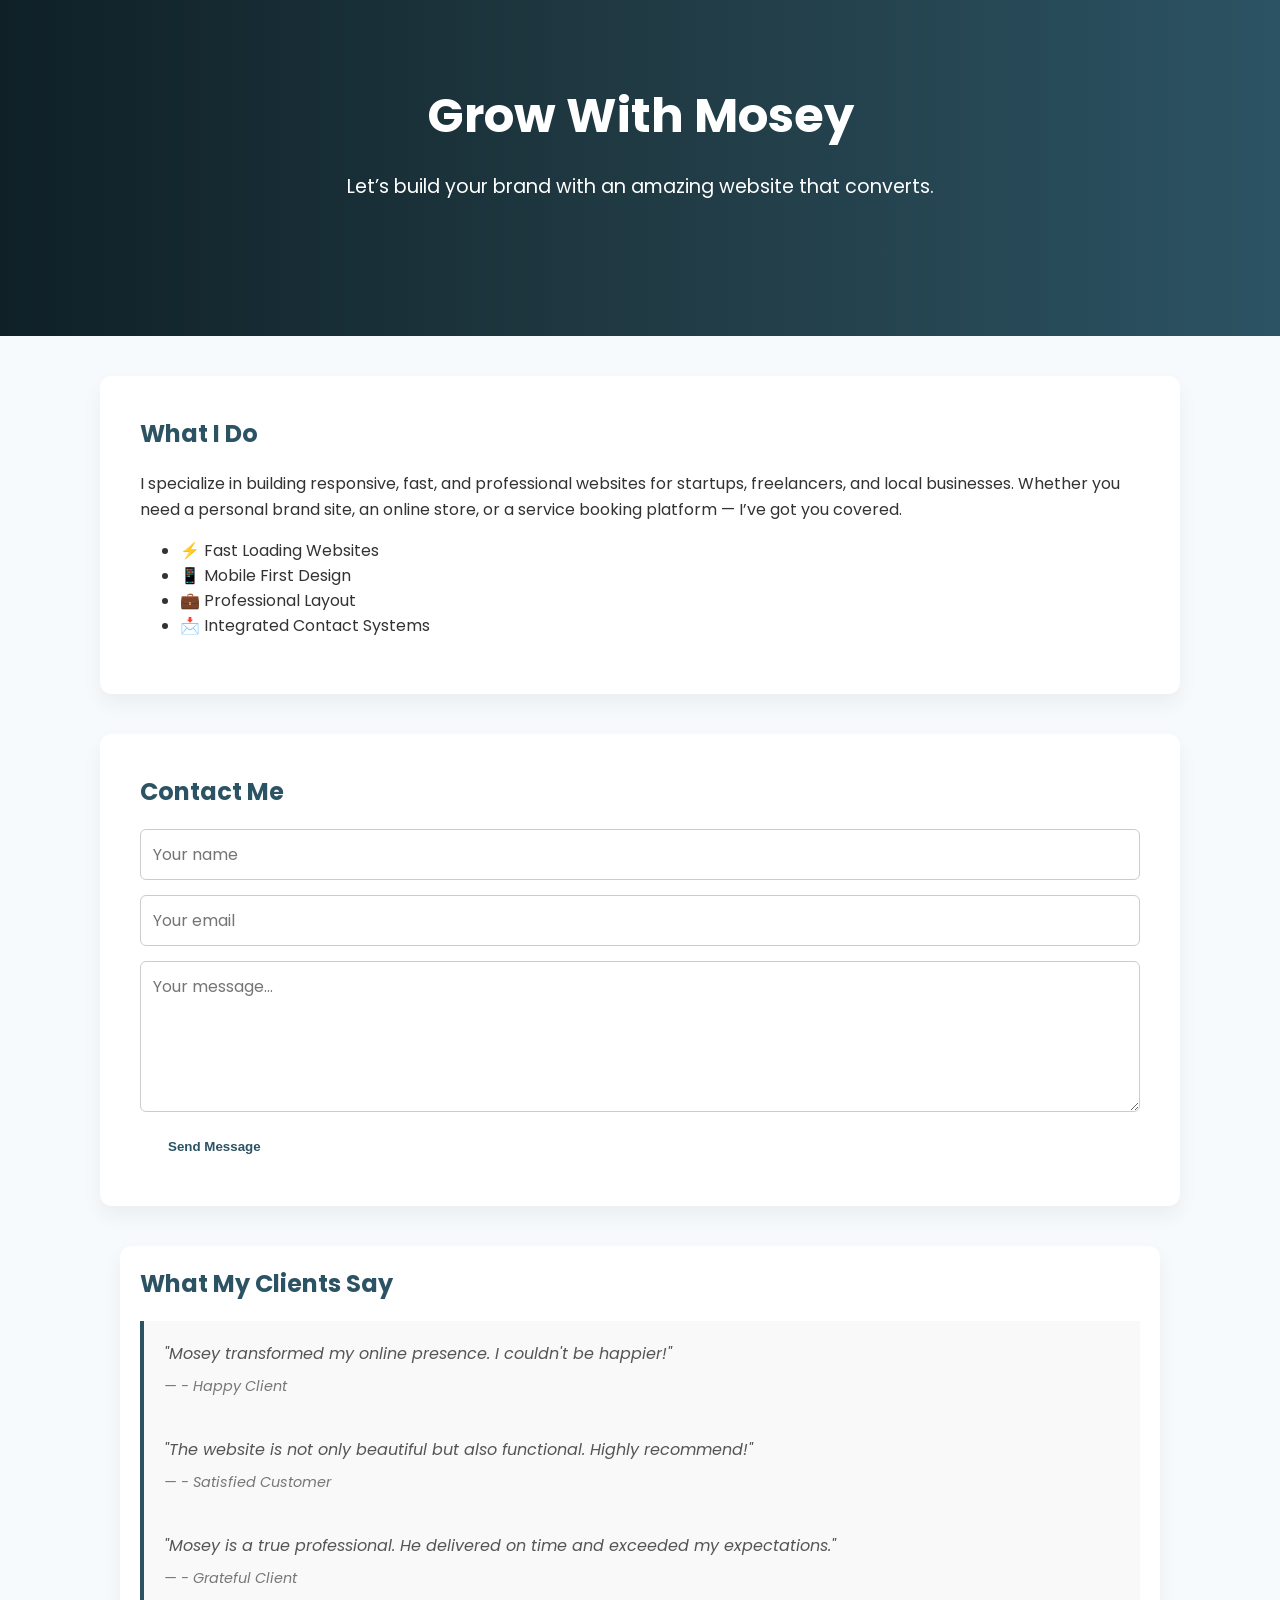
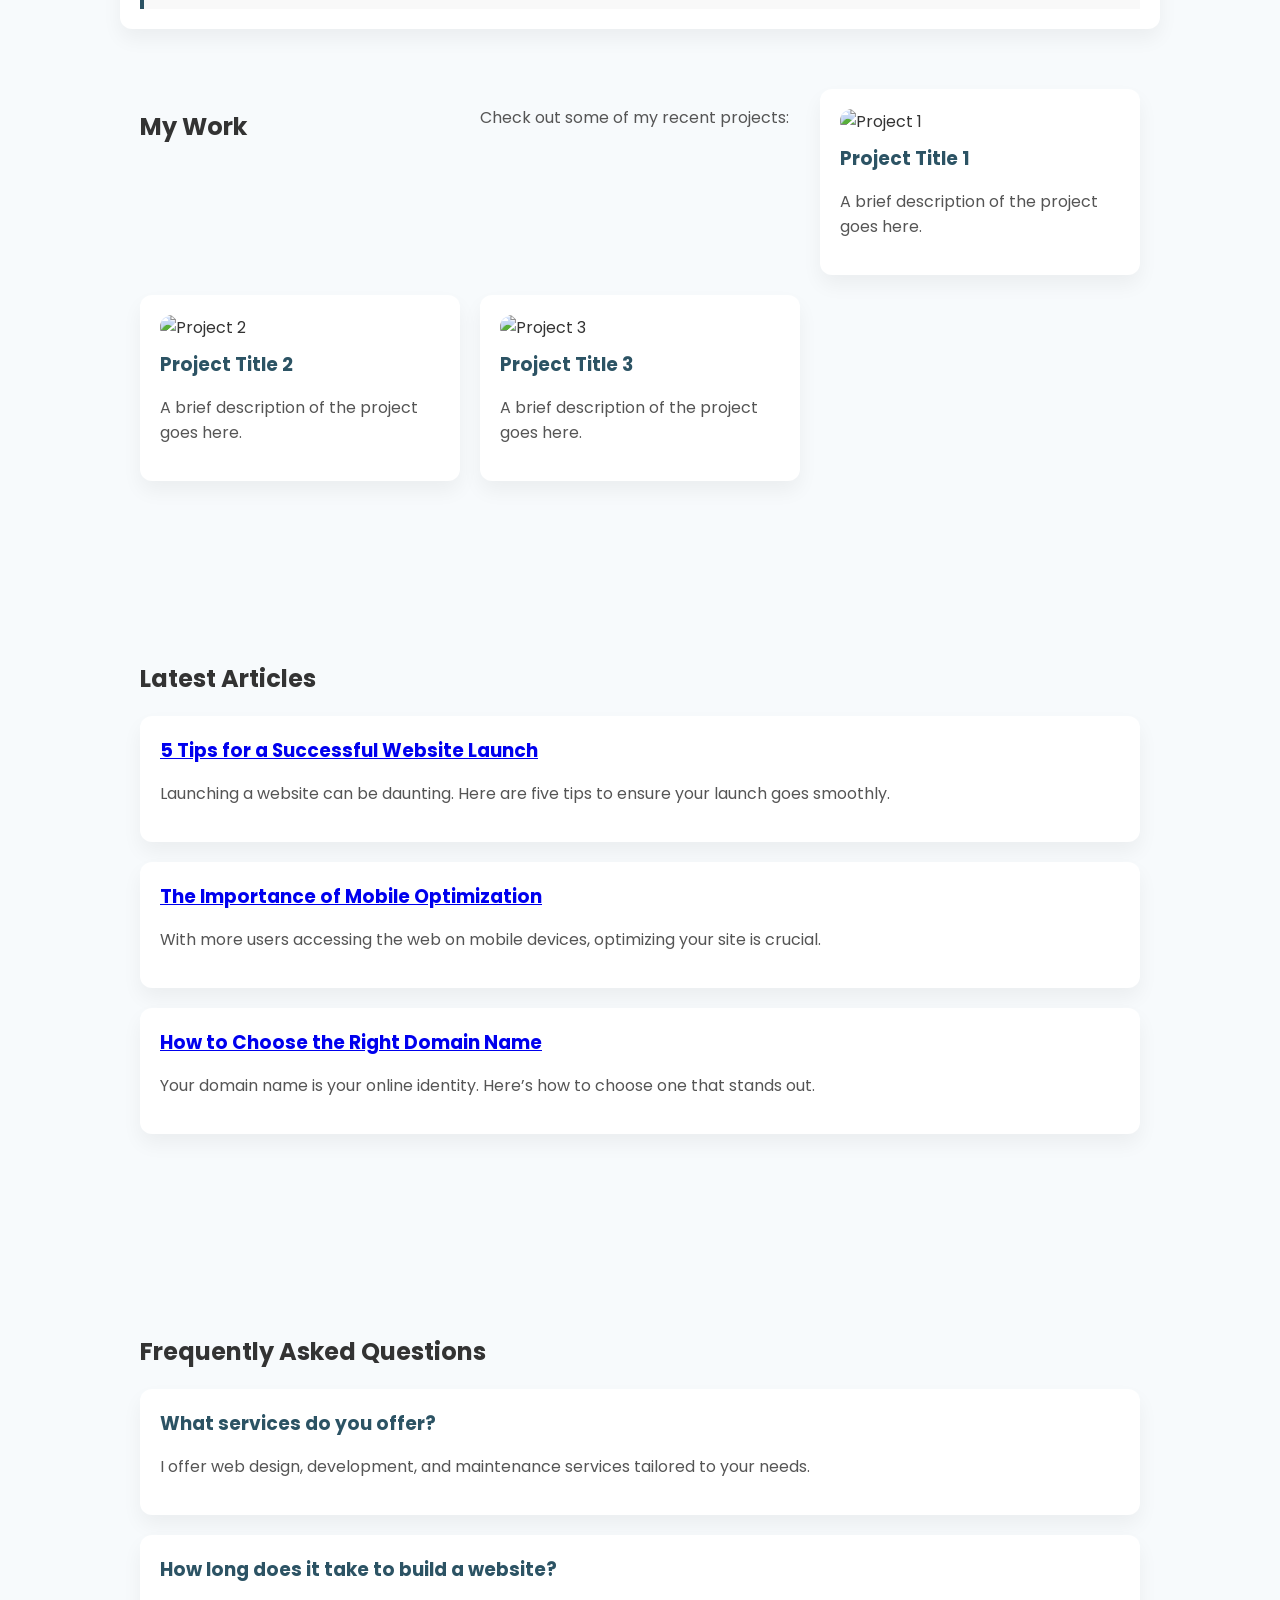
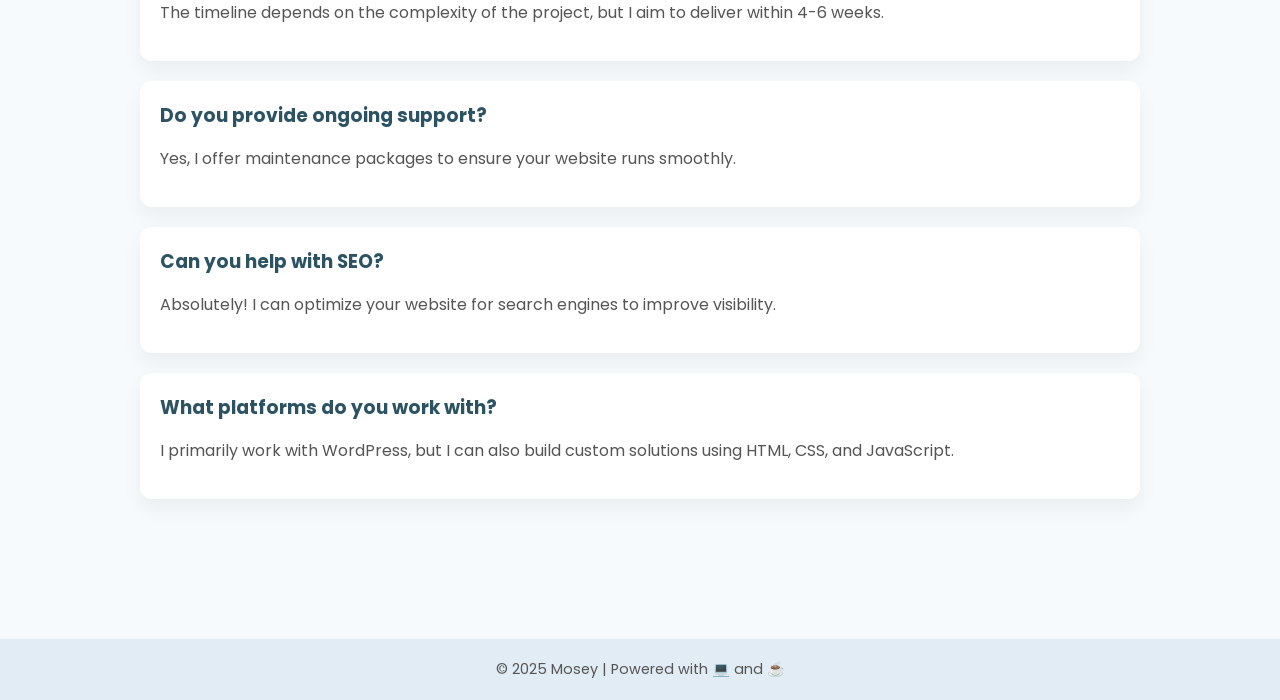
==== index.html @ 8fe128fa "Update index.html for improved structure and content clarity" ====
<!DOCTYPE html>
<html lang="en">
<head>
  <meta charset="UTF-8" />
  <meta name="viewport" content="width=device-width, initial-scale=1.0"/>
  <title>Grow With Me | Affordable Web Solutions</title>
  <link href="https://fonts.googleapis.com/css2?family=Poppins:wght@400;600&display=swap" rel="stylesheet"/>
    <link rel="stylesheet" href="styles.css" />

    <!-- AOS Animation Library -->
<link href="https://unpkg.com/aos@2.3.1/dist/aos.css" rel="stylesheet">
<script src="https://unpkg.com/aos@2.3.1/dist/aos.js"></script>
<script>
  AOS.init({
    duration: 1000,
    once: true
  });
</script>
<script src="https://typebot.co/lead-generation-4u7e0c0"></script>

</head>
<body>

  <header>
    <h1>Grow With Mosey</h1>
    <p>Let’s build your brand with an amazing website that converts.</p>
     <a href="#contact" class="btn-primary" data-aos="fade-up" data-aos-delay="300">Let’s Talk</a>
  </header>

  <section class="services">
    <h2>What I Do</h2>
    <p>I specialize in building responsive, fast, and professional websites for startups, freelancers, and local businesses. Whether you need a personal brand site, an online store, or a service booking platform — I’ve got you covered.</p>
    <ul>
      <li>⚡ Fast Loading Websites</li>
      <li>📱 Mobile First Design</li>
      <li>💼 Professional Layout</li>
      <li>📩 Integrated Contact Systems</li>
    </ul>
  </section>

  <section class="contact-form" id="contact">
    <h2>Contact Me</h2>
    <form action="https://formspree.io/f/mblobzde" method="POST">
      <input type="text" name="name" placeholder="Your name" required>
      <input type="email" name="email" placeholder="Your email" required>
      <textarea name="message" rows="5" placeholder="Your message..." required></textarea>
      <button type="submit" class="btn-primary">Send Message</button>
    </form>
  </section>
    <section class="testimonials">
        <h2>What My Clients Say</h2>
        <blockquote>
        <p>"Mosey transformed my online presence. I couldn't be happier!"</p>
        <cite>- Happy Client</cite>
        </blockquote>
        <blockquote>
        <p>"The website is not only beautiful but also functional. Highly recommend!"</p>
        <cite>- Satisfied Customer</cite>
        </blockquote>
        <blockquote>
        <p>"Mosey is a true professional. He delivered on time and exceeded my expectations."</p>
        <cite>- Grateful Client</cite>
        </blockquote>
    </section>
  <section class="portfolio">
    <h2>My Work</h2>
    <p>Check out some of my recent projects:</p>
    <div class="project">
      <img src="project1.jpg" alt="Project 1" />
      <h3>Project Title 1</h3>
      <p>A brief description of the project goes here.</p>
    </div>
    <div class="project">
      <img src="project2.jpg" alt="Project 2" />
      <h3>Project Title 2</h3>
      <p>A brief description of the project goes here.</p>
    </div>
    <div class="project">
      <img src="project3.jpg" alt="Project 3" />
      <h3>Project Title 3</h3>
      <p>A brief description of the project goes here.</p>
    </div>
  </section>
  <section class="blog">
    <h2>Latest Articles</h2>
    <article>
      <h3><a href="launch-tips.html">5 Tips for a Successful Website Launch</a></h3>
      <p>Launching a website can be daunting. Here are five tips to ensure your launch goes smoothly.</p>
    </article>
    <article>
      <h3><a href="mobile-optimization.html">The Importance of Mobile Optimization</a></h3>
      <p>With more users accessing the web on mobile devices, optimizing your site is crucial.</p>
    </article>
    <article>
      <h3><a href="choose-domain-name.html">How to Choose the Right Domain Name</a></h3>
      <p>Your domain name is your online identity. Here’s how to choose one that stands out.</p>
    </article>
  </section>
  <section class="faq">
    <h2>Frequently Asked Questions</h2>
    <div class="faq-item">
      <h3>What services do you offer?</h3>
      <p>I offer web design, development, and maintenance services tailored to your needs.</p>
    </div>
    <div class="faq-item">
      <h3>How long does it take to build a website?</h3>
      <p>The timeline depends on the complexity of the project, but I aim to deliver within 4-6 weeks.</p>
    </div>
    <div class="faq-item">
      <h3>Do you provide ongoing support?</h3>
      <p>Yes, I offer maintenance packages to ensure your website runs smoothly.</p>
    </div>
    <div class="faq-item">
      <h3>Can you help with SEO?</h3>
      <p>Absolutely! I can optimize your website for search engines to improve visibility.</p>
    </div>
    <div class="faq-item">
      <h3>What platforms do you work with?</h3>
      <p>I primarily work with WordPress, but I can also build custom solutions using HTML, CSS, and JavaScript.</p>
    </div>
  </section>



    <!-- Paste in the body or footer -->
    <script src="https://typebot.io/embed.js" async></script>
    <typebot-standard id="my-bot-id" style="position: fixed; left: 20px; bottom: 20px; z-index: 9999;"></typebot-standard>

    <script>
        const typebotInitScript = document.createElement("script");
        typebotInitScript.type = "module";
        typebotInitScript.innerHTML = `import Typebot from 'https://cdn.jsdelivr.net/npm/@typebot.io/js@0.3/dist/web.js'

        Typebot.initBubble({
        typebot: "lead-generation-4u7e0c0",
        theme: { button: { backgroundColor: "#1D1D1D" } },
        });
        `;
        document.body.append(typebotInitScript);
    </script>

  <footer>
    &copy; 2025 Mosey | Powered with 💻 and ☕
  </footer>

</body>
</html>
---- styles.css ----
body {
      margin: 0;
      font-family: 'Poppins', sans-serif;
      background: #f7fafc;
      color: #333;
    }

    header {
      background: linear-gradient(to right, #0f2027, #203a43, #2c5364);
      color: white;
      text-align: center;
      padding: 80px 20px;
    }

    header h1 {
      font-size: 3rem;
      margin: 0 0 20px;
    }

    header p {
      font-size: 1.2rem;
      margin-bottom: 30px;
    }

    .btn-primary {
      background: #ffffff;
      color: #2c5364;
      padding: 12px 28px;
      border-radius: 25px;
      font-weight: 600;
      text-decoration: none;
      transition: 0.3s ease;
      border: none;
    }

    .btn-primary:hover {
      background: #e3f2fd;
    }

    section {
      padding: 60px 20px;
      max-width: 1000px;
      margin: auto;
    }

    .services, .contact-form {
      background: white;
      padding: 40px;
      border-radius: 12px;
      box-shadow: 0 10px 20px rgba(0,0,0,0.05);
      margin-top: 40px;
    }

    .services h2, .contact-form h2 {
      margin-top: 0;
      color: #2c5364;
    }

    .services p {
      line-height: 1.6;
    }

    form {
      display: flex;
      flex-direction: column;
      gap: 15px;
    }

    input, textarea {
      padding: 12px;
      border: 1px solid #ccc;
      border-radius: 6px;
      font-family: inherit;
      font-size: 1rem;
    }

    button[type="submit"] {
      align-self: flex-start;
    }

    footer {
      text-align: center;
      font-size: 0.9rem;
      padding: 20px;
      background: #e1ecf4;
      color: #555;
      margin-top: 60px;
    }

    @media (max-width: 768px) {
      header h1 {
        font-size: 2rem;
      }
      .btn-primary {
        font-size: 1rem;
        padding: 10px 20px;
      }
    }

    .portfolio {
      display: grid;
      grid-template-columns: repeat(auto-fill, minmax(300px, 1fr));
      gap: 20px;
    }
    .portfolio .project {
      background: white;
      padding: 20px;
      border-radius: 12px;
      box-shadow: 0 10px 20px rgba(0,0,0,0.05);
    }
    .portfolio img {
      max-width: 100%;
      border-radius: 12px;
    }
    .portfolio h3 {
      margin: 10px 0;
      color: #2c5364;
    }
    .portfolio p {
      color: #555;
    }
    .blog {
      margin-top: 40px;
    }
    .blog article {
      background: white;
      padding: 20px;
      border-radius: 12px;
      box-shadow: 0 10px 20px rgba(0,0,0,0.05);
      margin-bottom: 20px;
    }
    .blog h3 {
      margin: 0 0 10px;
      color: #2c5364;
    }
    .blog p {
      color: #555;
    }
    .faq {
      margin-top: 40px;
    }
    .faq-item {
      background: white;
      padding: 20px;
      border-radius: 12px;
      box-shadow: 0 10px 20px rgba(0,0,0,0.05);
      margin-bottom: 20px;
    }
    .faq-item h3 {
      margin: 0 0 10px;
      color: #2c5364;
    }
    .faq-item p {
      color: #555;
    }
    .testimonials {
      margin-top: 40px;
      background: white;
      padding: 20px;
      border-radius: 12px;
      box-shadow: 0 10px 20px rgba(0,0,0,0.05);
    }
    .testimonials h2 {
      margin-top: 0;
      color: #2c5364;
    }
    .testimonials blockquote {
      margin: 0;
      padding: 20px;
      border-left: 4px solid #2c5364;
      background: #f9f9f9;
      font-style: italic;
    }
    .testimonials blockquote p {
      margin: 0;
      color: #555;
    }
    .testimonials blockquote cite {
      display: block;
      margin-top: 10px;
      font-size: 0.9rem;
      color: #777;
    }
    .testimonials blockquote cite::before {
      content: "— ";
    }
    .testimonials blockquote cite::after {
      content: "";
    }
    .testimonials blockquote p::after {
      content: "";
    }
    .testimonials blockquote p::before {
      content: "";
    }
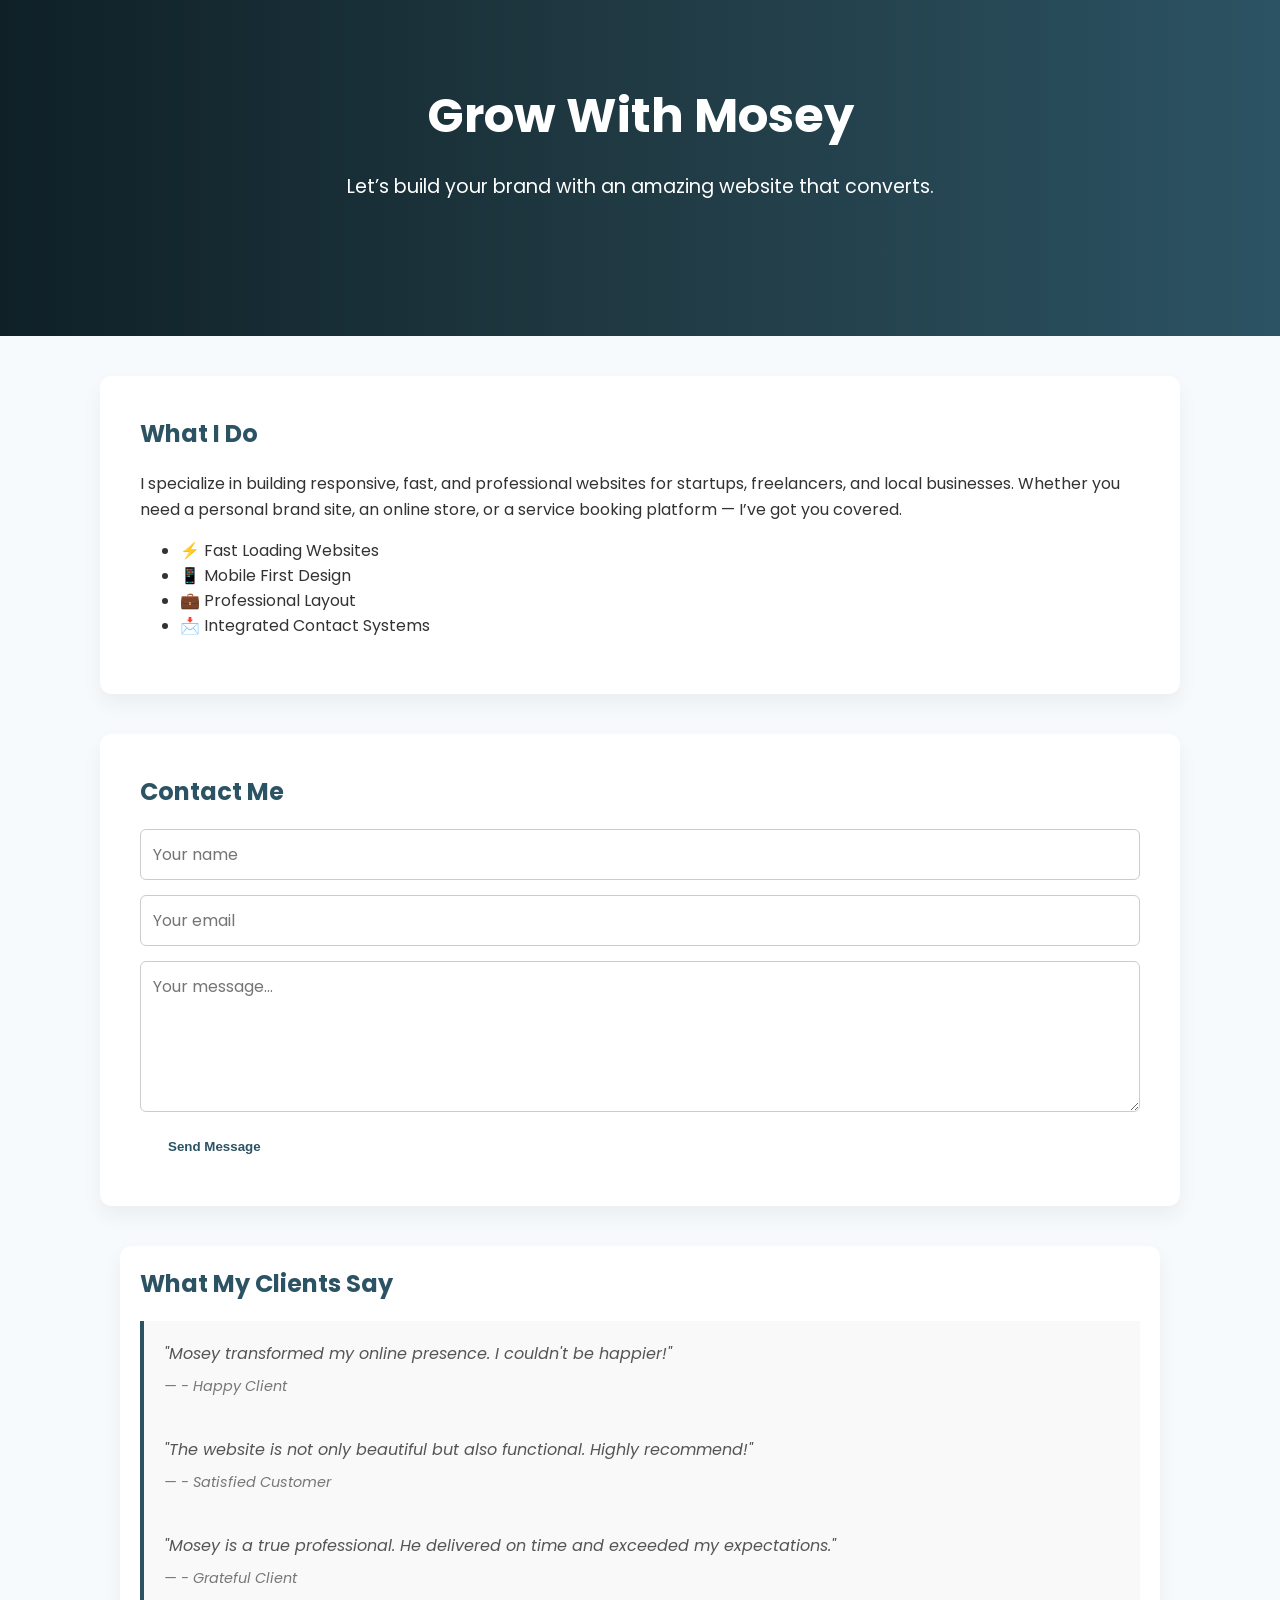
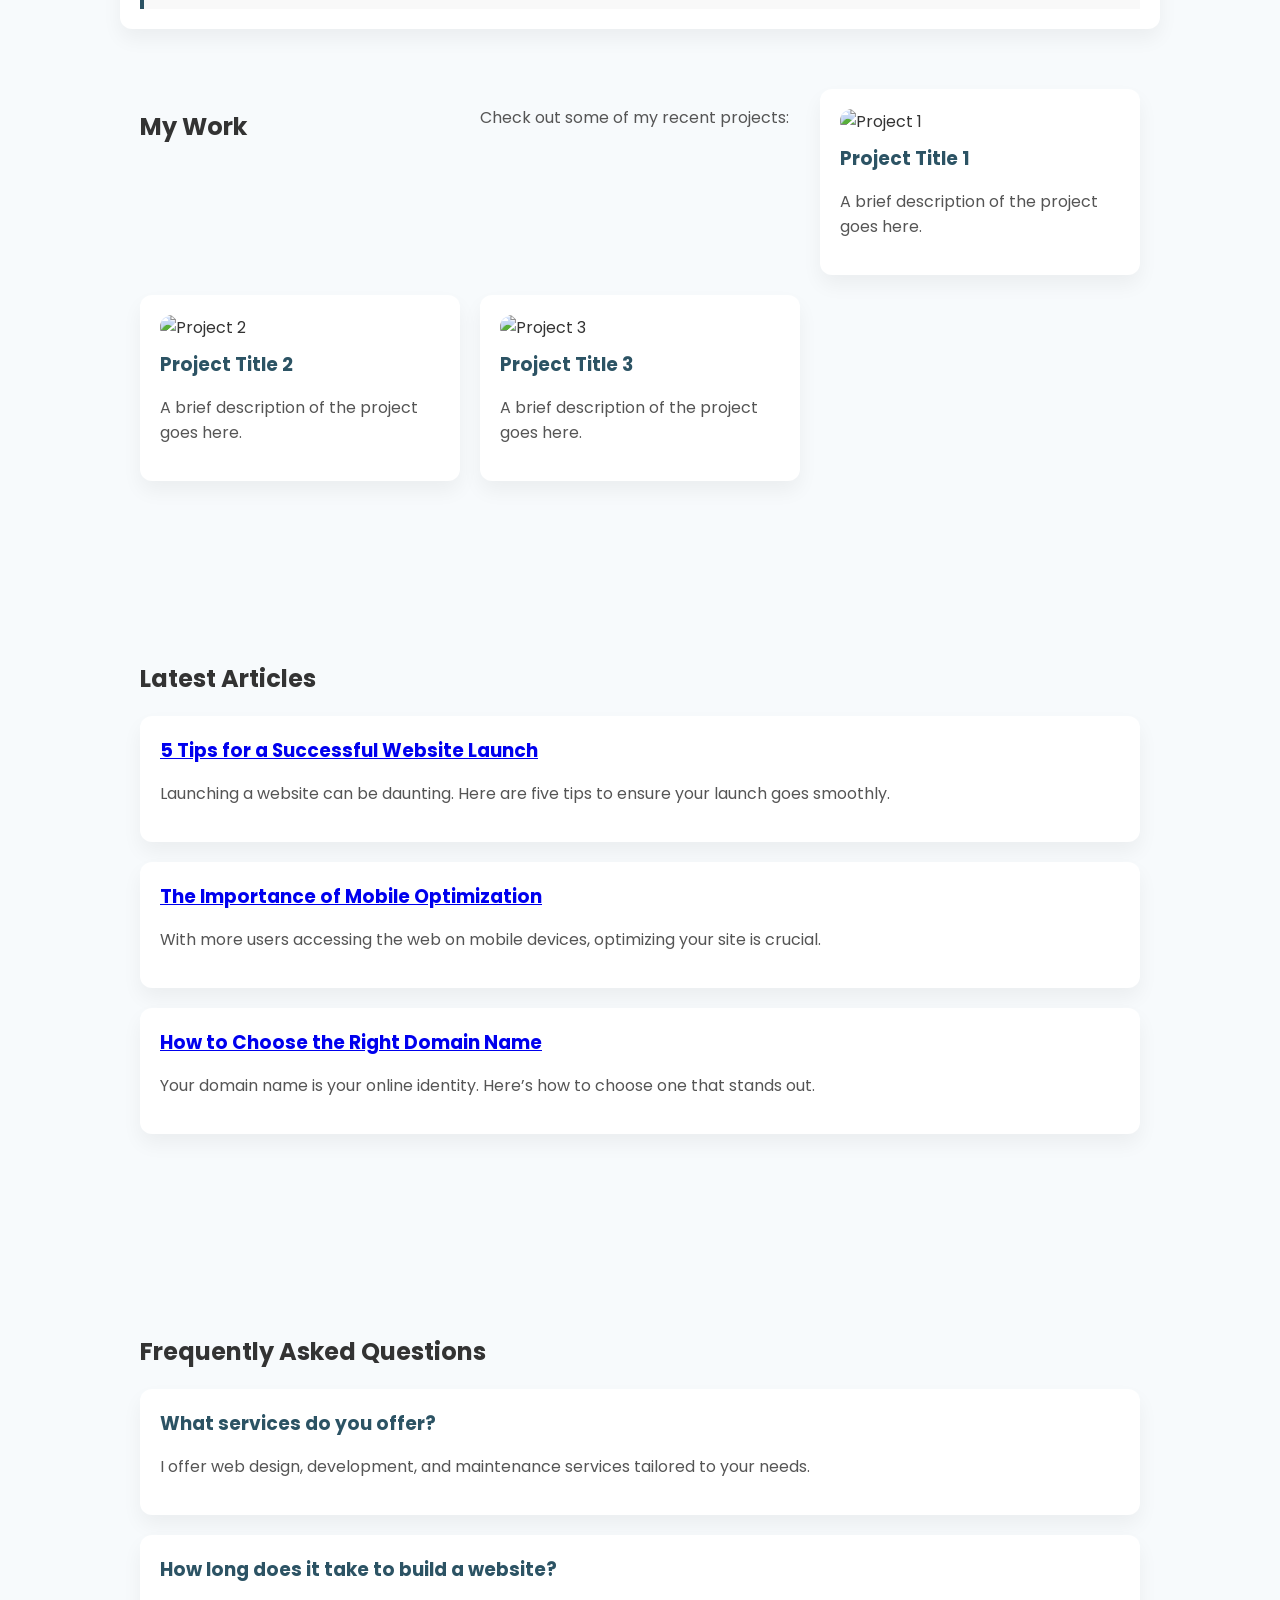
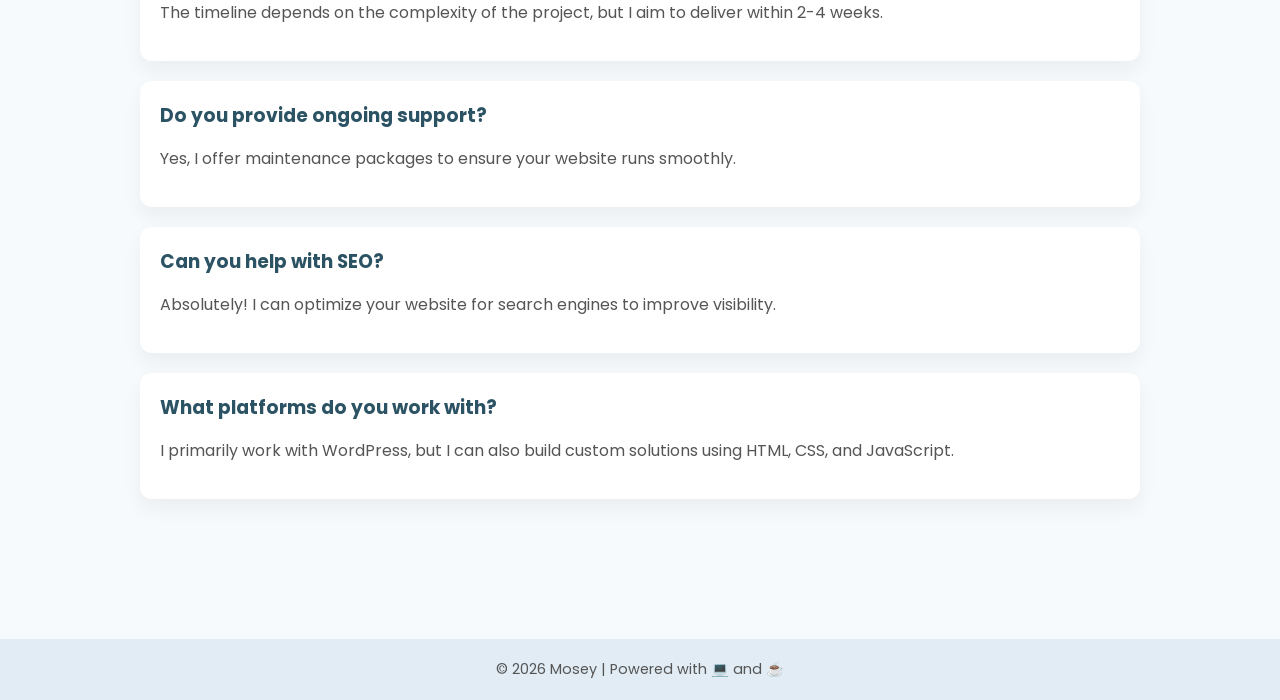
==== commit e8023f1a: "changes made, now user can follow a link" ====
--- a/index.html
+++ b/index.html
@@ -3,7 +3,7 @@
 <head>
   <meta charset="UTF-8" />
   <meta name="viewport" content="width=device-width, initial-scale=1.0"/>
-  <title>Grow With Me | Affordable Web Solutions</title>
+  <title>Grow With Mosey | Affordable Web Solutions</title>
   <link href="https://fonts.googleapis.com/css2?family=Poppins:wght@400;600&display=swap" rel="stylesheet"/>
     <link rel="stylesheet" href="styles.css" />
 
@@ -16,7 +16,6 @@
     once: true
   });
 </script>
-<script src="https://typebot.co/lead-generation-4u7e0c0"></script>
 
 </head>
 <body>
@@ -104,7 +103,7 @@
     </div>
     <div class="faq-item">
       <h3>How long does it take to build a website?</h3>
-      <p>The timeline depends on the complexity of the project, but I aim to deliver within 4-6 weeks.</p>
+      <p>The timeline depends on the complexity of the project, but I aim to deliver within 2-4 weeks.</p>
     </div>
     <div class="faq-item">
       <h3>Do you provide ongoing support?</h3>
@@ -126,21 +125,10 @@
     <script src="https://typebot.io/embed.js" async></script>
     <typebot-standard id="my-bot-id" style="position: fixed; left: 20px; bottom: 20px; z-index: 9999;"></typebot-standard>
 
-    <script>
-        const typebotInitScript = document.createElement("script");
-        typebotInitScript.type = "module";
-        typebotInitScript.innerHTML = `import Typebot from 'https://cdn.jsdelivr.net/npm/@typebot.io/js@0.3/dist/web.js'
-
-        Typebot.initBubble({
-        typebot: "lead-generation-4u7e0c0",
-        theme: { button: { backgroundColor: "#1D1D1D" } },
-        });
-        `;
-        document.body.append(typebotInitScript);
-    </script>
+    
 
   <footer>
-    &copy; 2025 Mosey | Powered with 💻 and ☕
+       &copy; <script>document.write(new Date().getFullYear())</script> Mosey | Powered with 💻 and ☕
   </footer>
 
 </body>
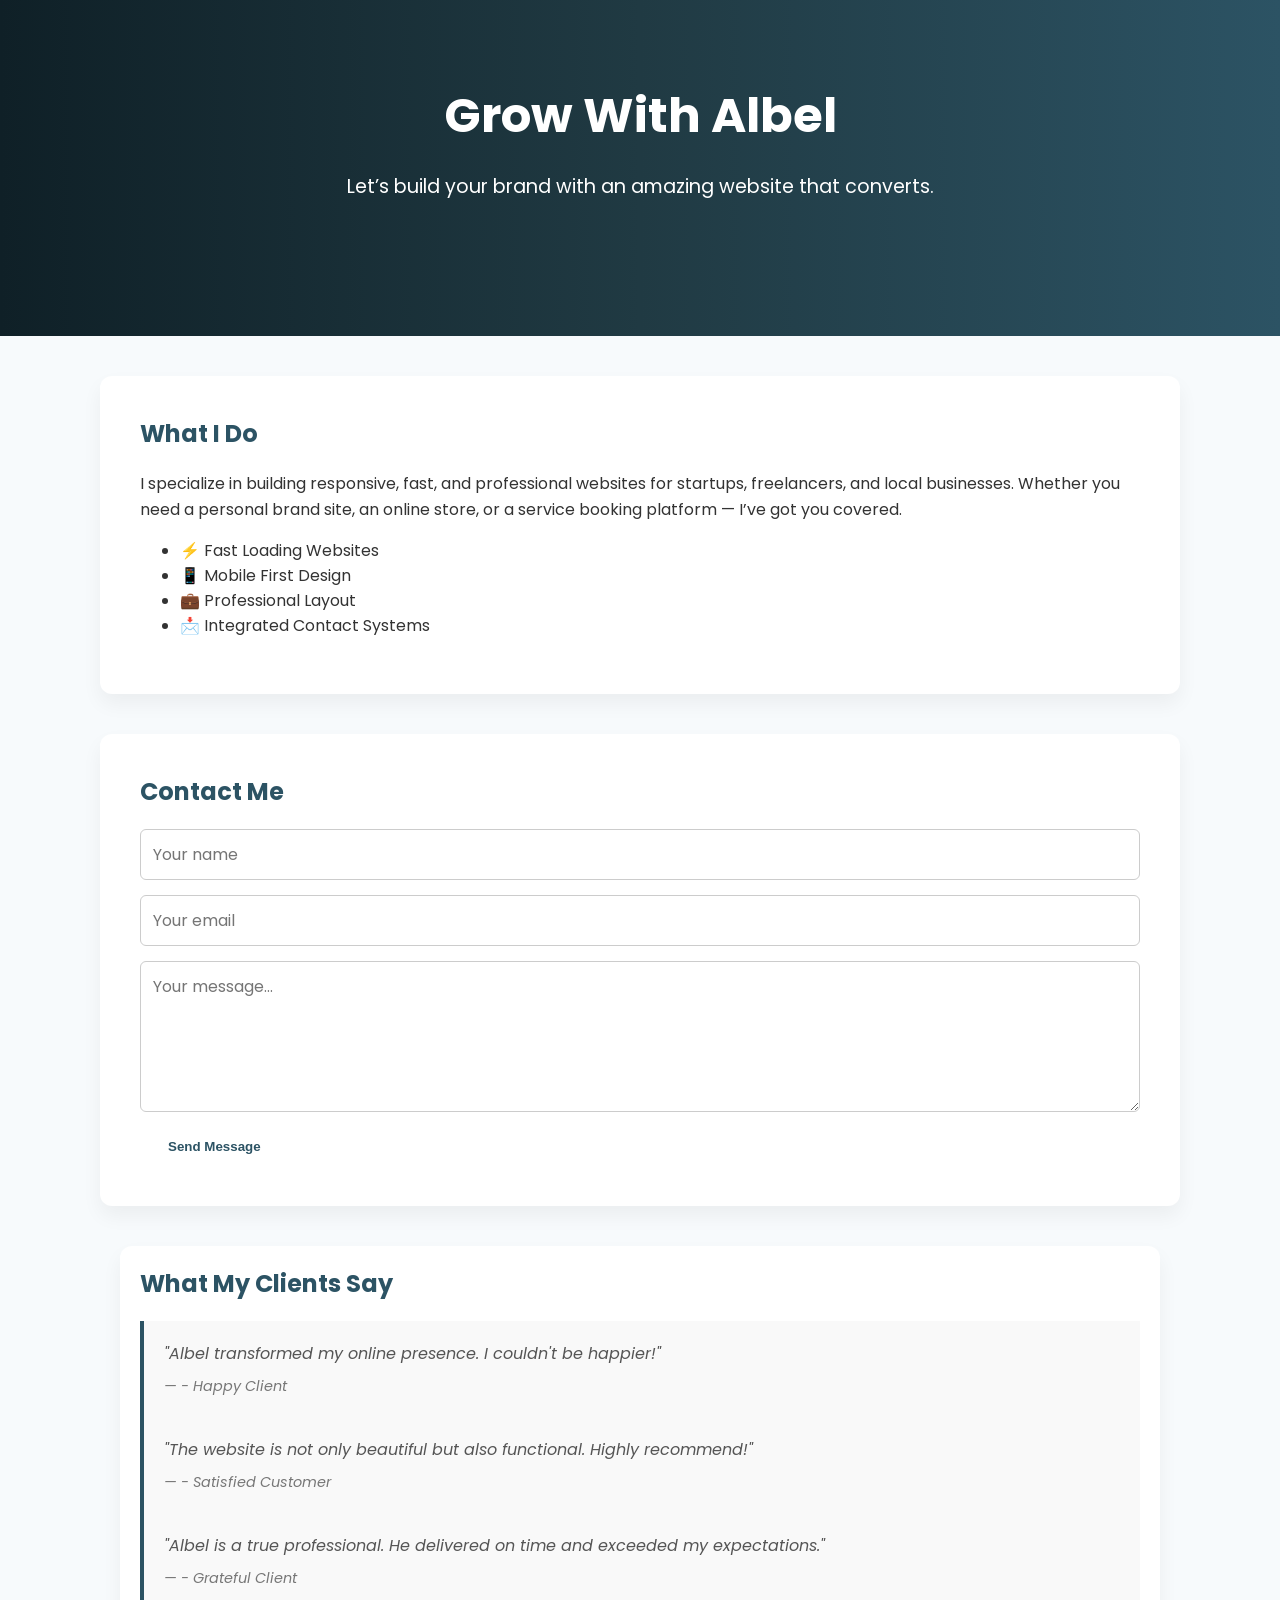
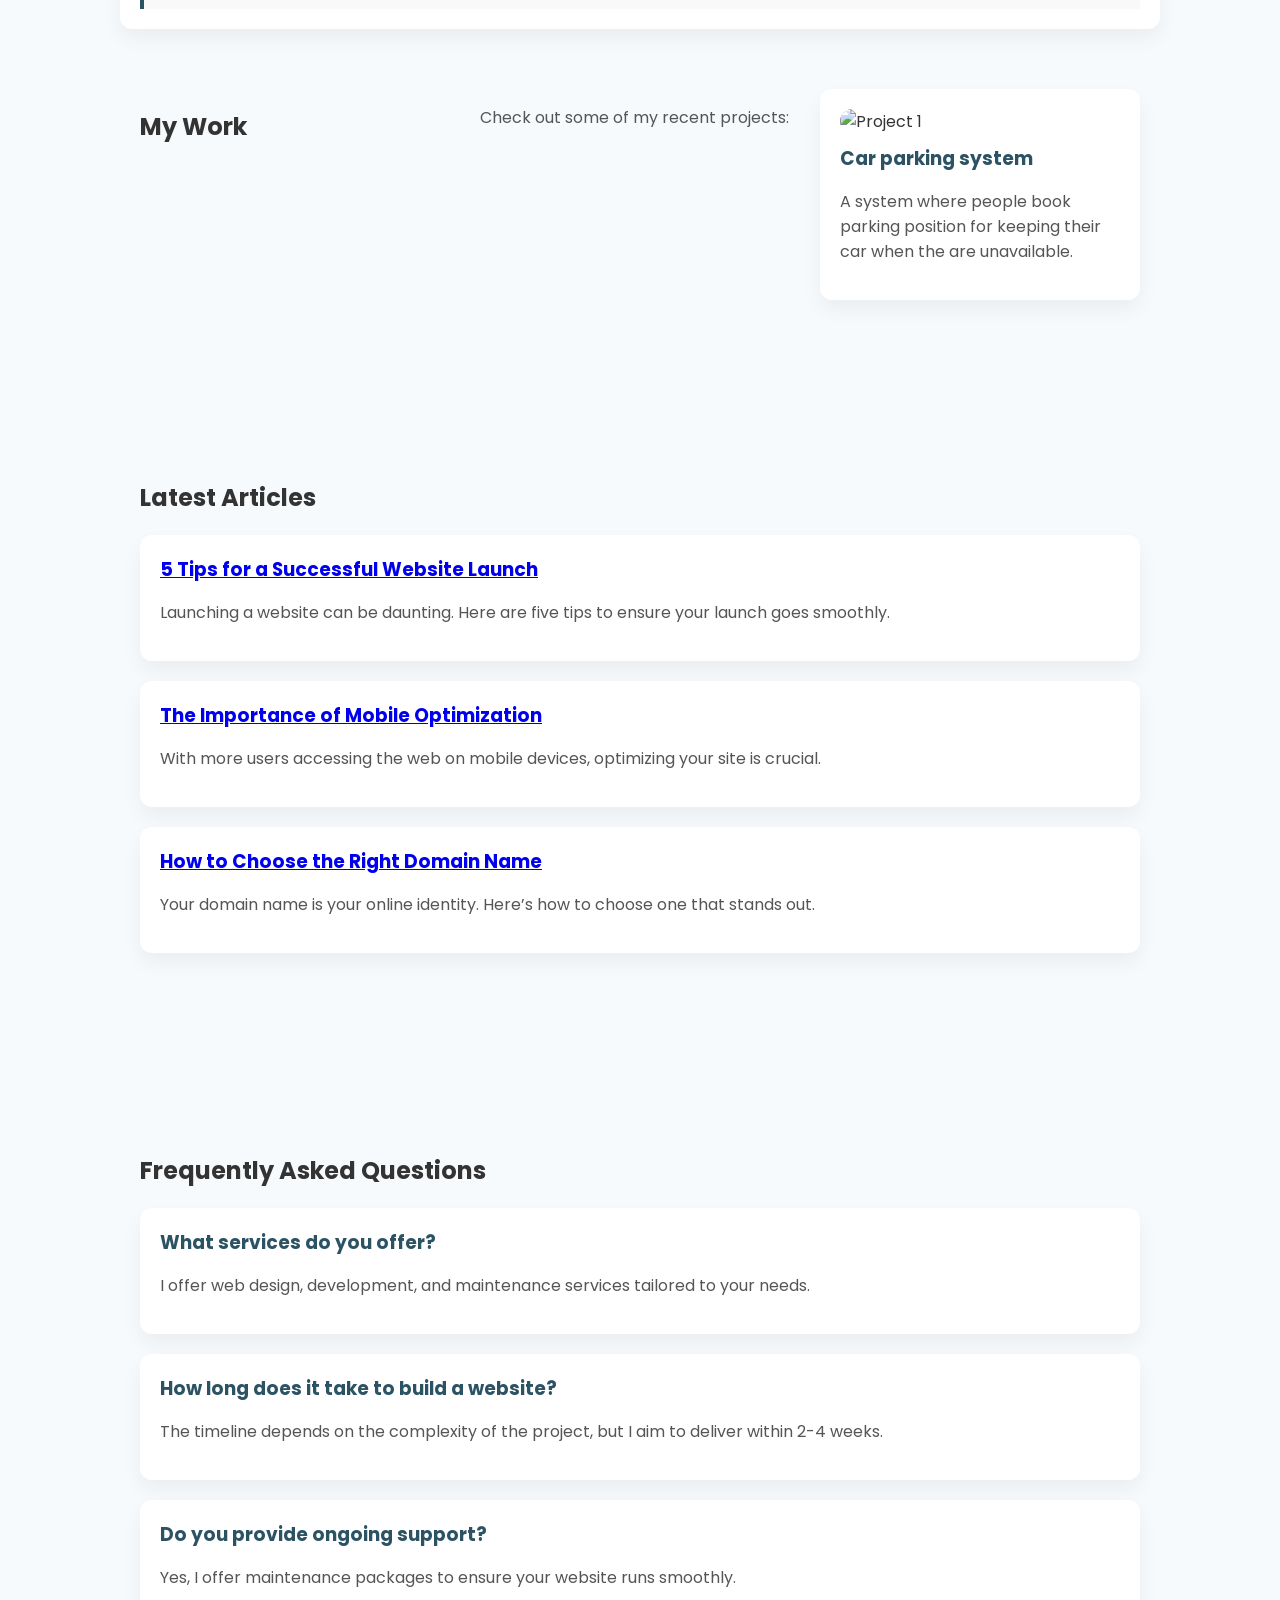
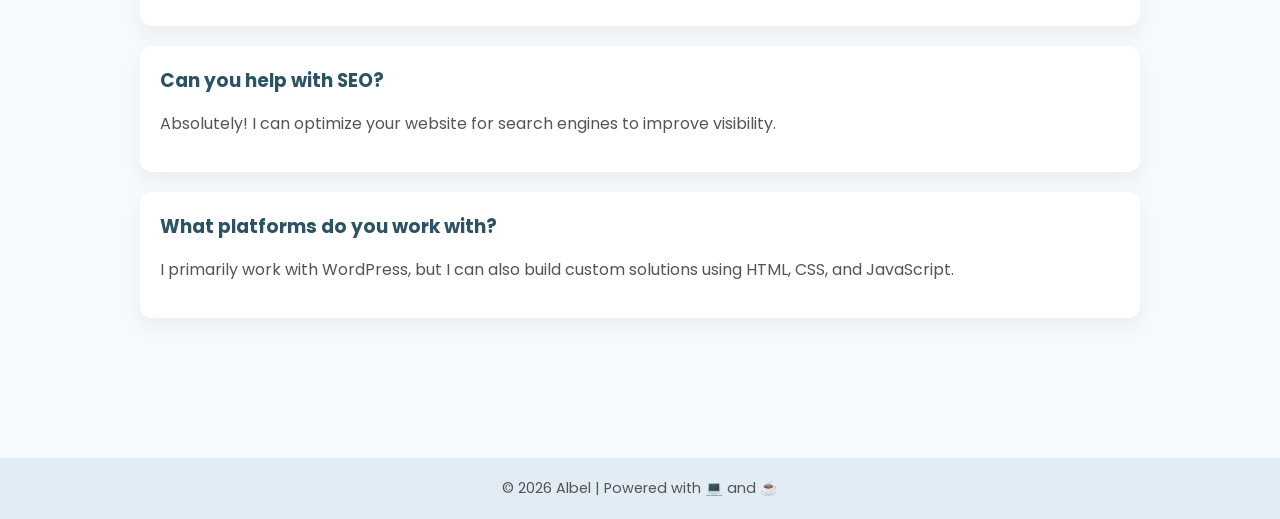
==== commit 09cef618: "name changed to Albel" ====
--- a/index.html
+++ b/index.html
@@ -3,7 +3,7 @@
 <head>
   <meta charset="UTF-8" />
   <meta name="viewport" content="width=device-width, initial-scale=1.0"/>
-  <title>Grow With Mosey | Affordable Web Solutions</title>
+  <title>Grow With Albel | Affordable Web Solutions</title>
   <link href="https://fonts.googleapis.com/css2?family=Poppins:wght@400;600&display=swap" rel="stylesheet"/>
     <link rel="stylesheet" href="styles.css" />
 
@@ -21,7 +21,7 @@
 <body>
 
   <header>
-    <h1>Grow With Mosey</h1>
+    <h1>Grow With Albel</h1>
     <p>Let’s build your brand with an amazing website that converts.</p>
      <a href="#contact" class="btn-primary" data-aos="fade-up" data-aos-delay="300">Let’s Talk</a>
   </header>
@@ -49,7 +49,7 @@
     <section class="testimonials">
         <h2>What My Clients Say</h2>
         <blockquote>
-        <p>"Mosey transformed my online presence. I couldn't be happier!"</p>
+        <p>"Albel transformed my online presence. I couldn't be happier!"</p>
         <cite>- Happy Client</cite>
         </blockquote>
         <blockquote>
@@ -57,7 +57,7 @@
         <cite>- Satisfied Customer</cite>
         </blockquote>
         <blockquote>
-        <p>"Mosey is a true professional. He delivered on time and exceeded my expectations."</p>
+        <p>"Albel is a true professional. He delivered on time and exceeded my expectations."</p>
         <cite>- Grateful Client</cite>
         </blockquote>
     </section>
@@ -66,10 +66,10 @@
     <p>Check out some of my recent projects:</p>
     <div class="project">
       <img src="project1.jpg" alt="Project 1" />
-      <h3>Project Title 1</h3>
-      <p>A brief description of the project goes here.</p>
+      <h3>Car parking system</h3>
+      <p>A system where people book parking position for keeping their car when the are unavailable.</p>
     </div>
-    <div class="project">
+    <!-- <div class="project">
       <img src="project2.jpg" alt="Project 2" />
       <h3>Project Title 2</h3>
       <p>A brief description of the project goes here.</p>
@@ -78,7 +78,7 @@
       <img src="project3.jpg" alt="Project 3" />
       <h3>Project Title 3</h3>
       <p>A brief description of the project goes here.</p>
-    </div>
+    </div> -->
   </section>
   <section class="blog">
     <h2>Latest Articles</h2>
@@ -128,7 +128,7 @@
     
 
   <footer>
-       &copy; <script>document.write(new Date().getFullYear())</script> Mosey | Powered with 💻 and ☕
+       &copy; <script>document.write(new Date().getFullYear())</script> Albel | Powered with 💻 and ☕
   </footer>
 
 </body>
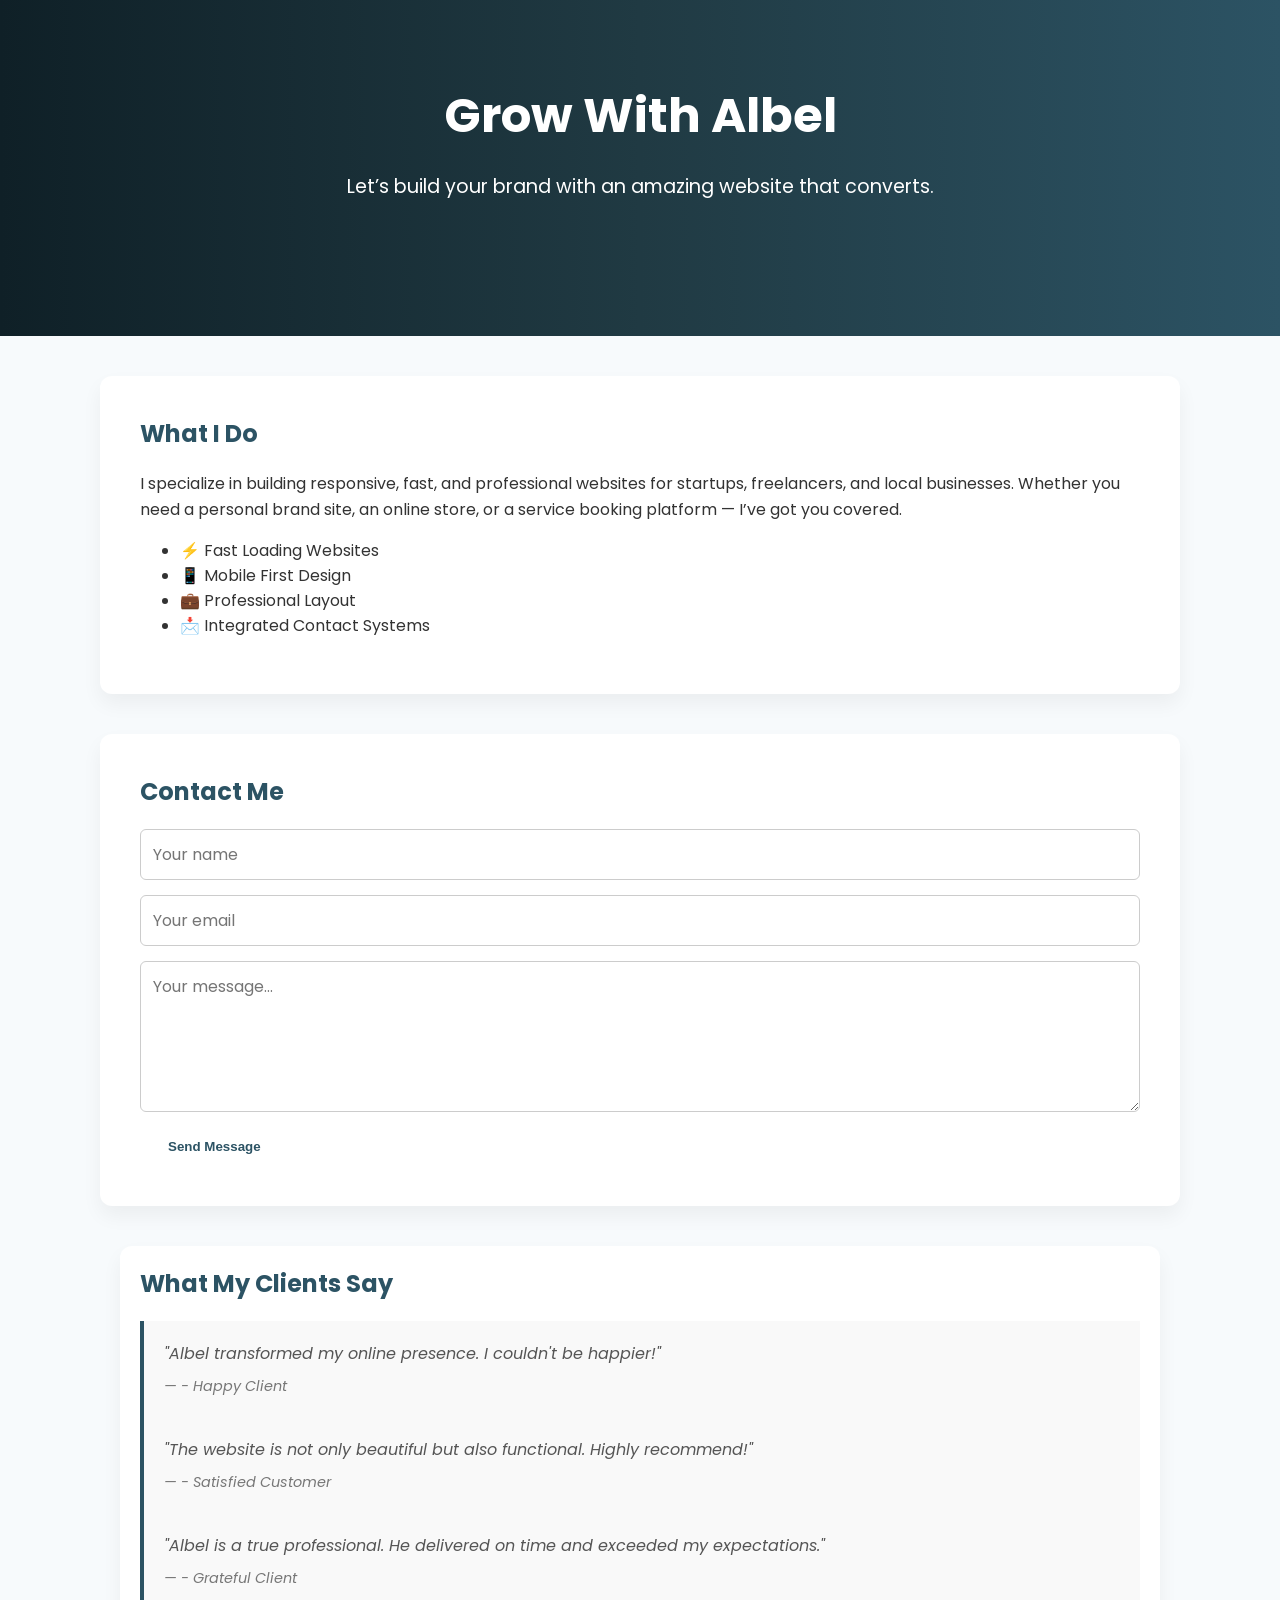
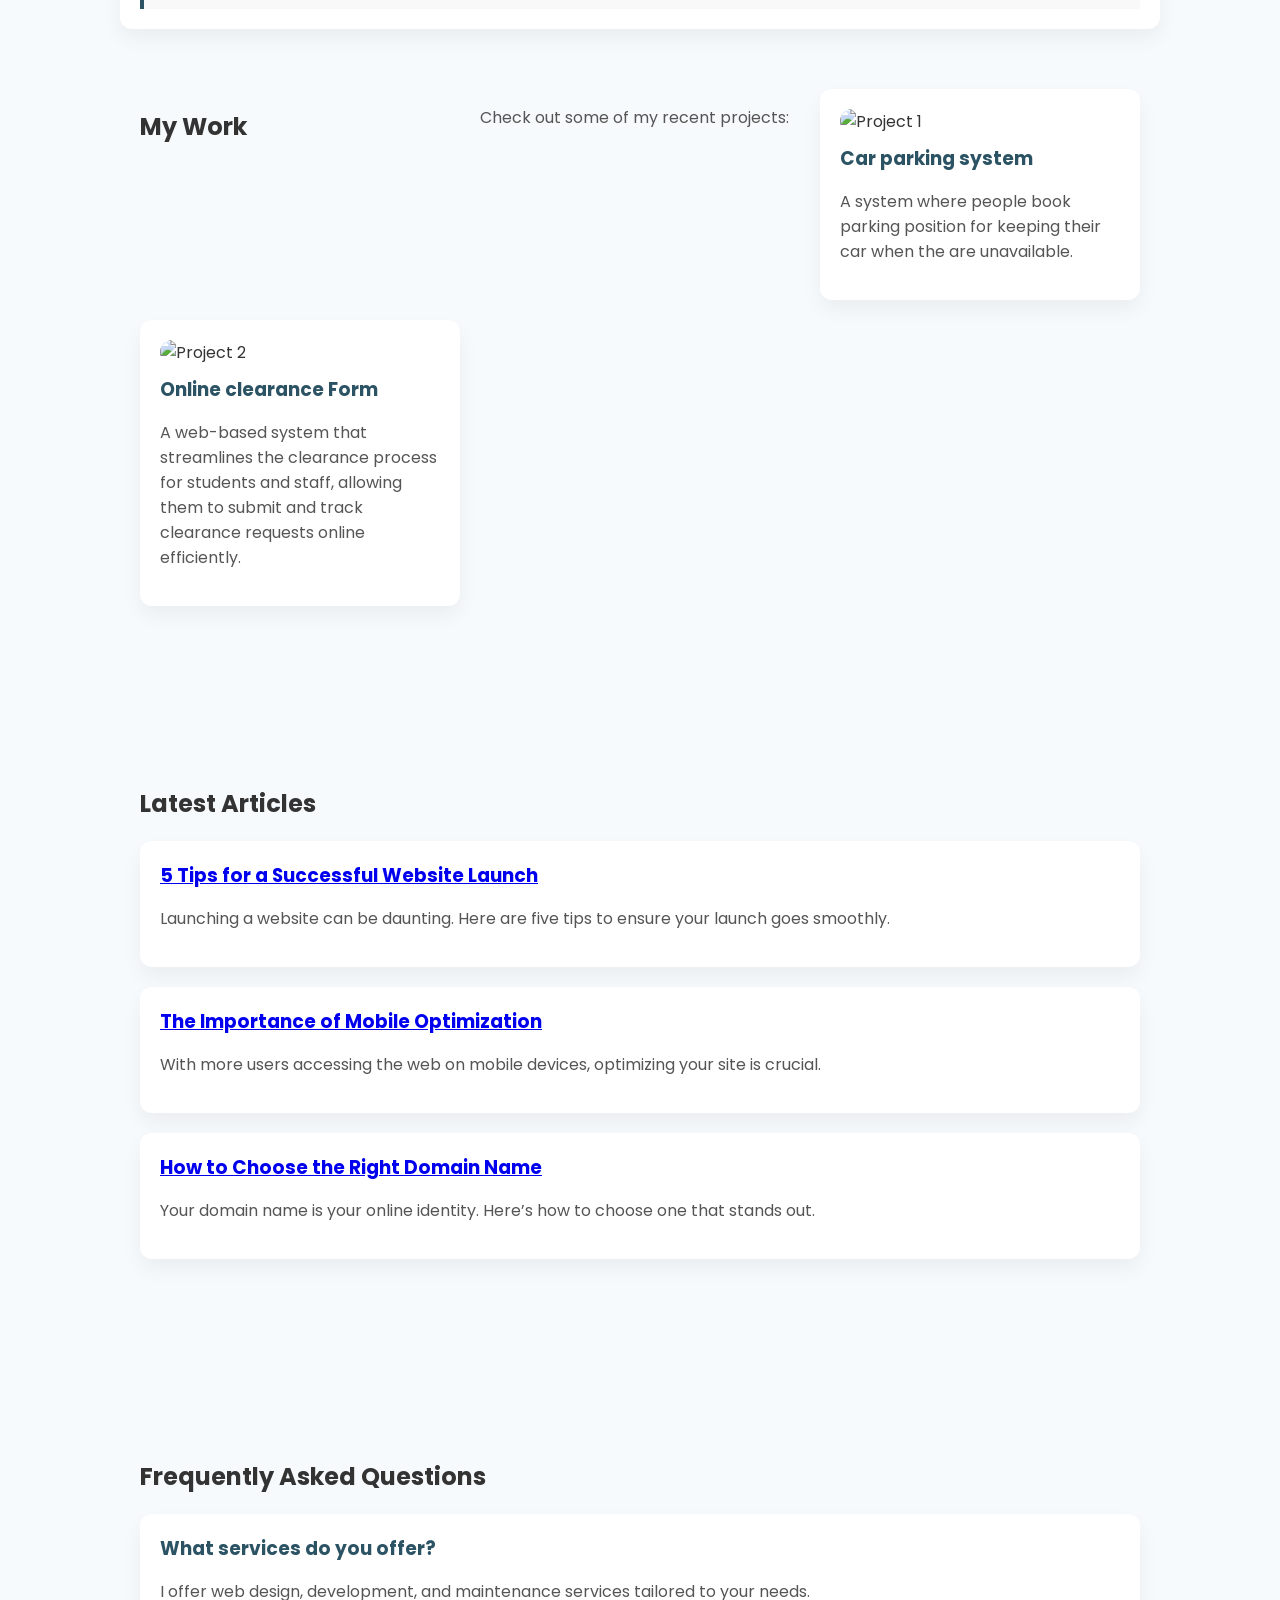
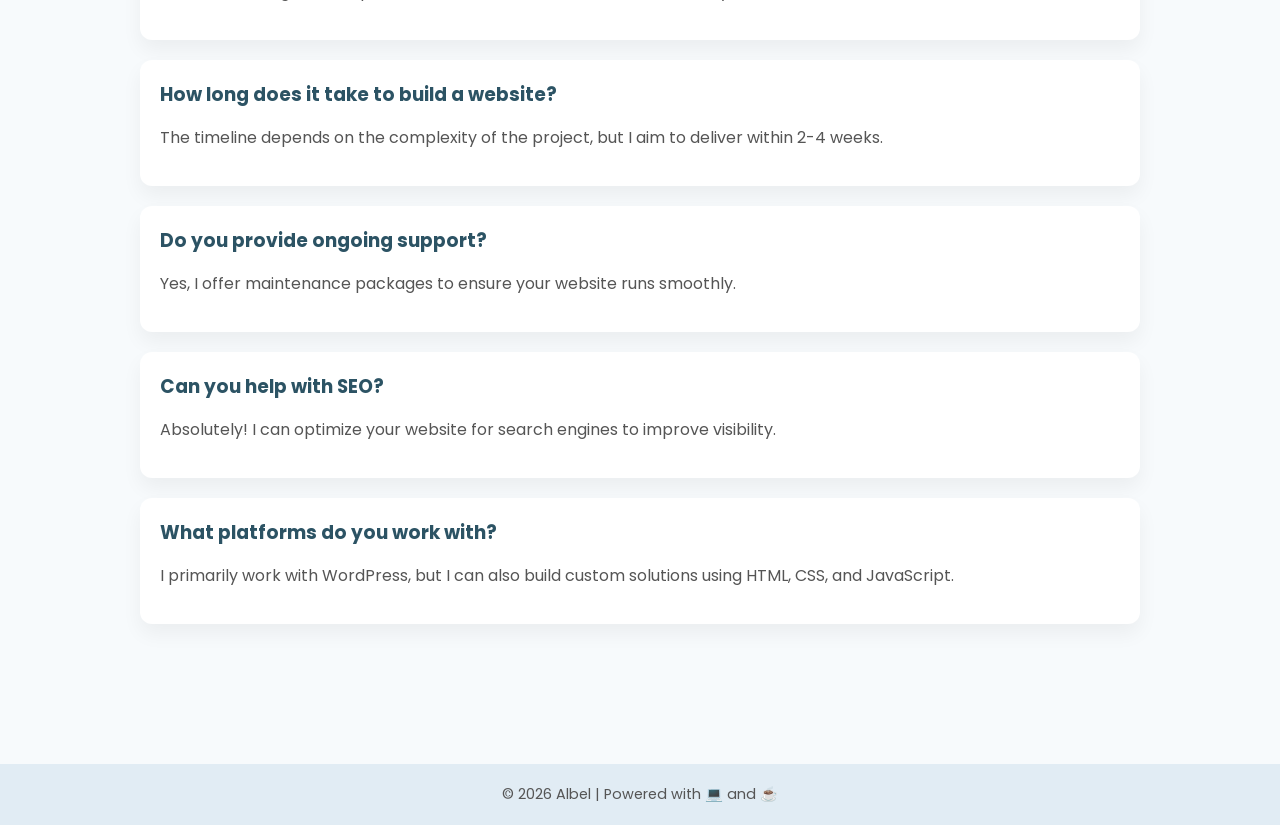
==== commit 4a56f6d0: "project two was added" ====
--- a/index.html
+++ b/index.html
@@ -69,12 +69,12 @@
       <h3>Car parking system</h3>
       <p>A system where people book parking position for keeping their car when the are unavailable.</p>
     </div>
+    <div class="project">
+      <img src="project2.jpg" alt="Project 2" />
+      <h3>Online clearance Form</h3>
+      <p>A web-based system that streamlines the clearance process for students and staff, allowing them to submit and track clearance requests online efficiently.</p>
+    </div>
     <!-- <div class="project">
-      <img src="project2.jpg" alt="Project 2" />
-      <h3>Project Title 2</h3>
-      <p>A brief description of the project goes here.</p>
-    </div>
-    <div class="project">
       <img src="project3.jpg" alt="Project 3" />
       <h3>Project Title 3</h3>
       <p>A brief description of the project goes here.</p>
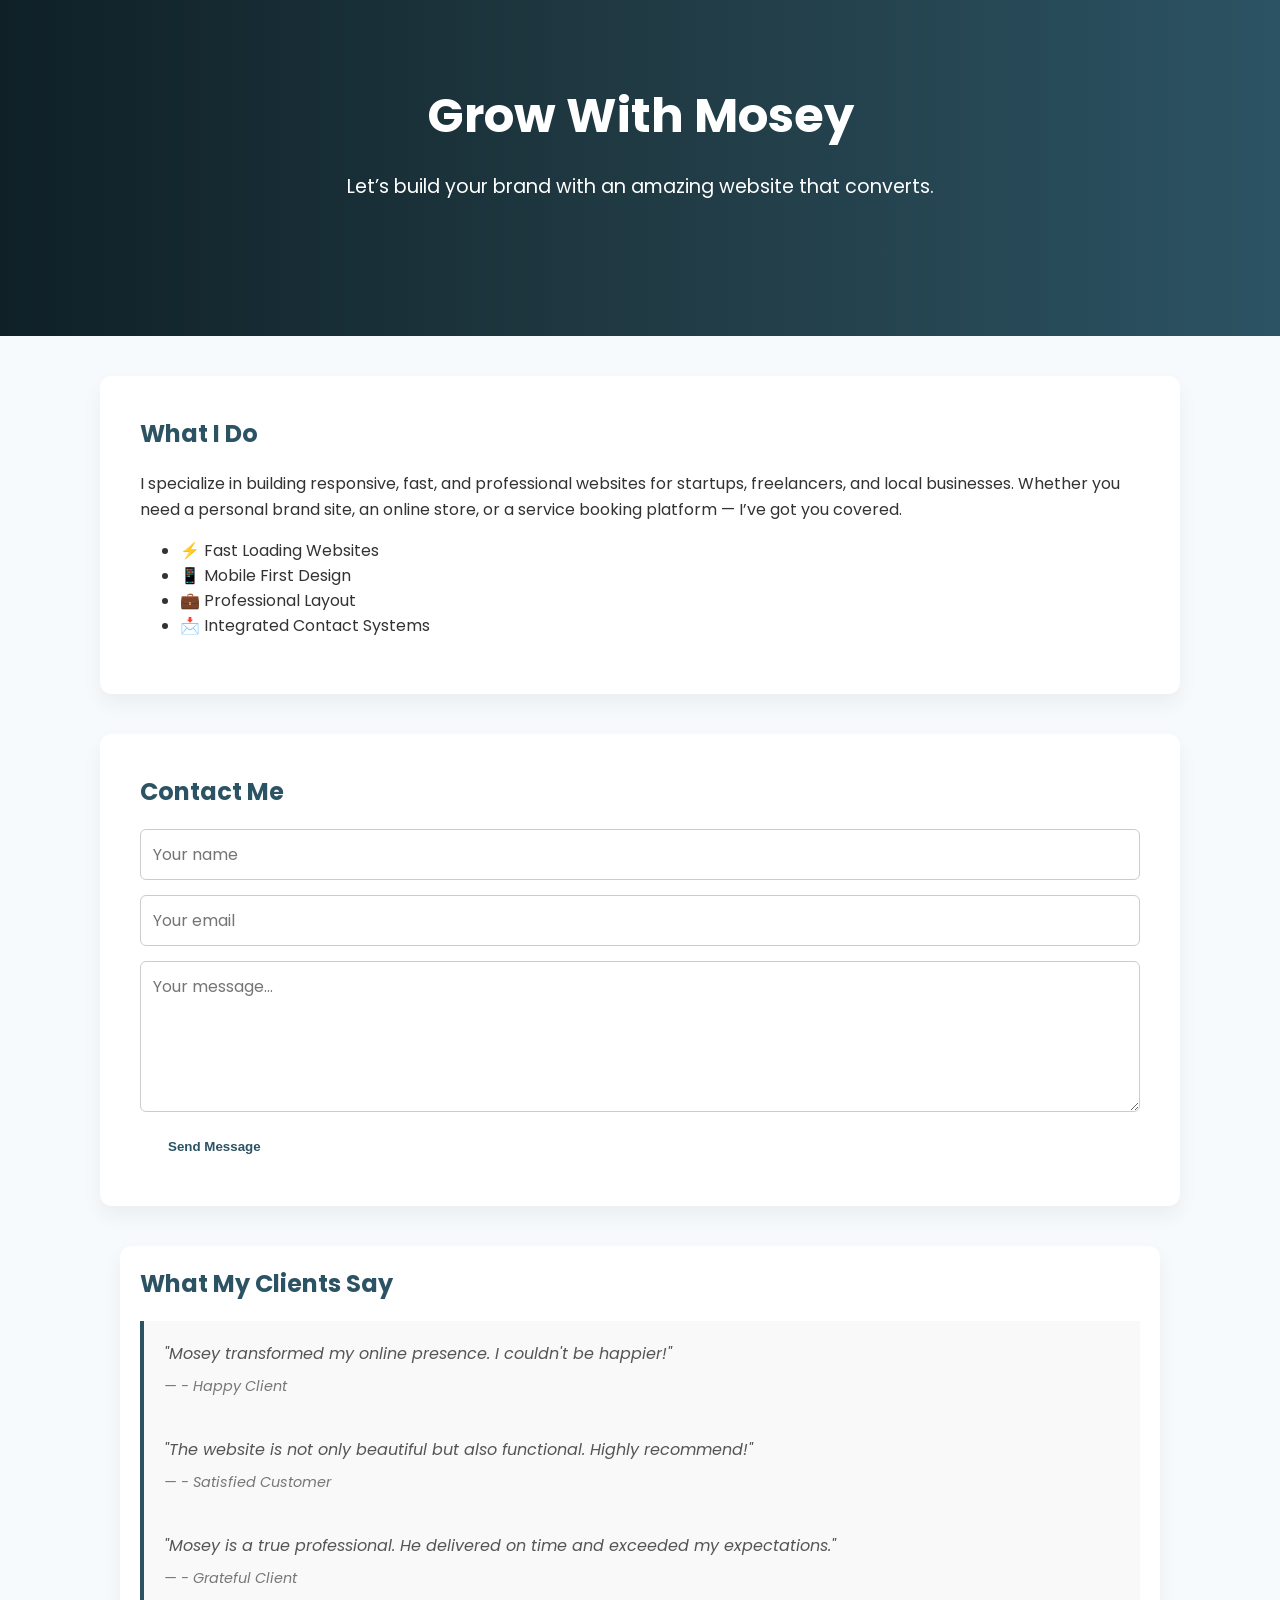
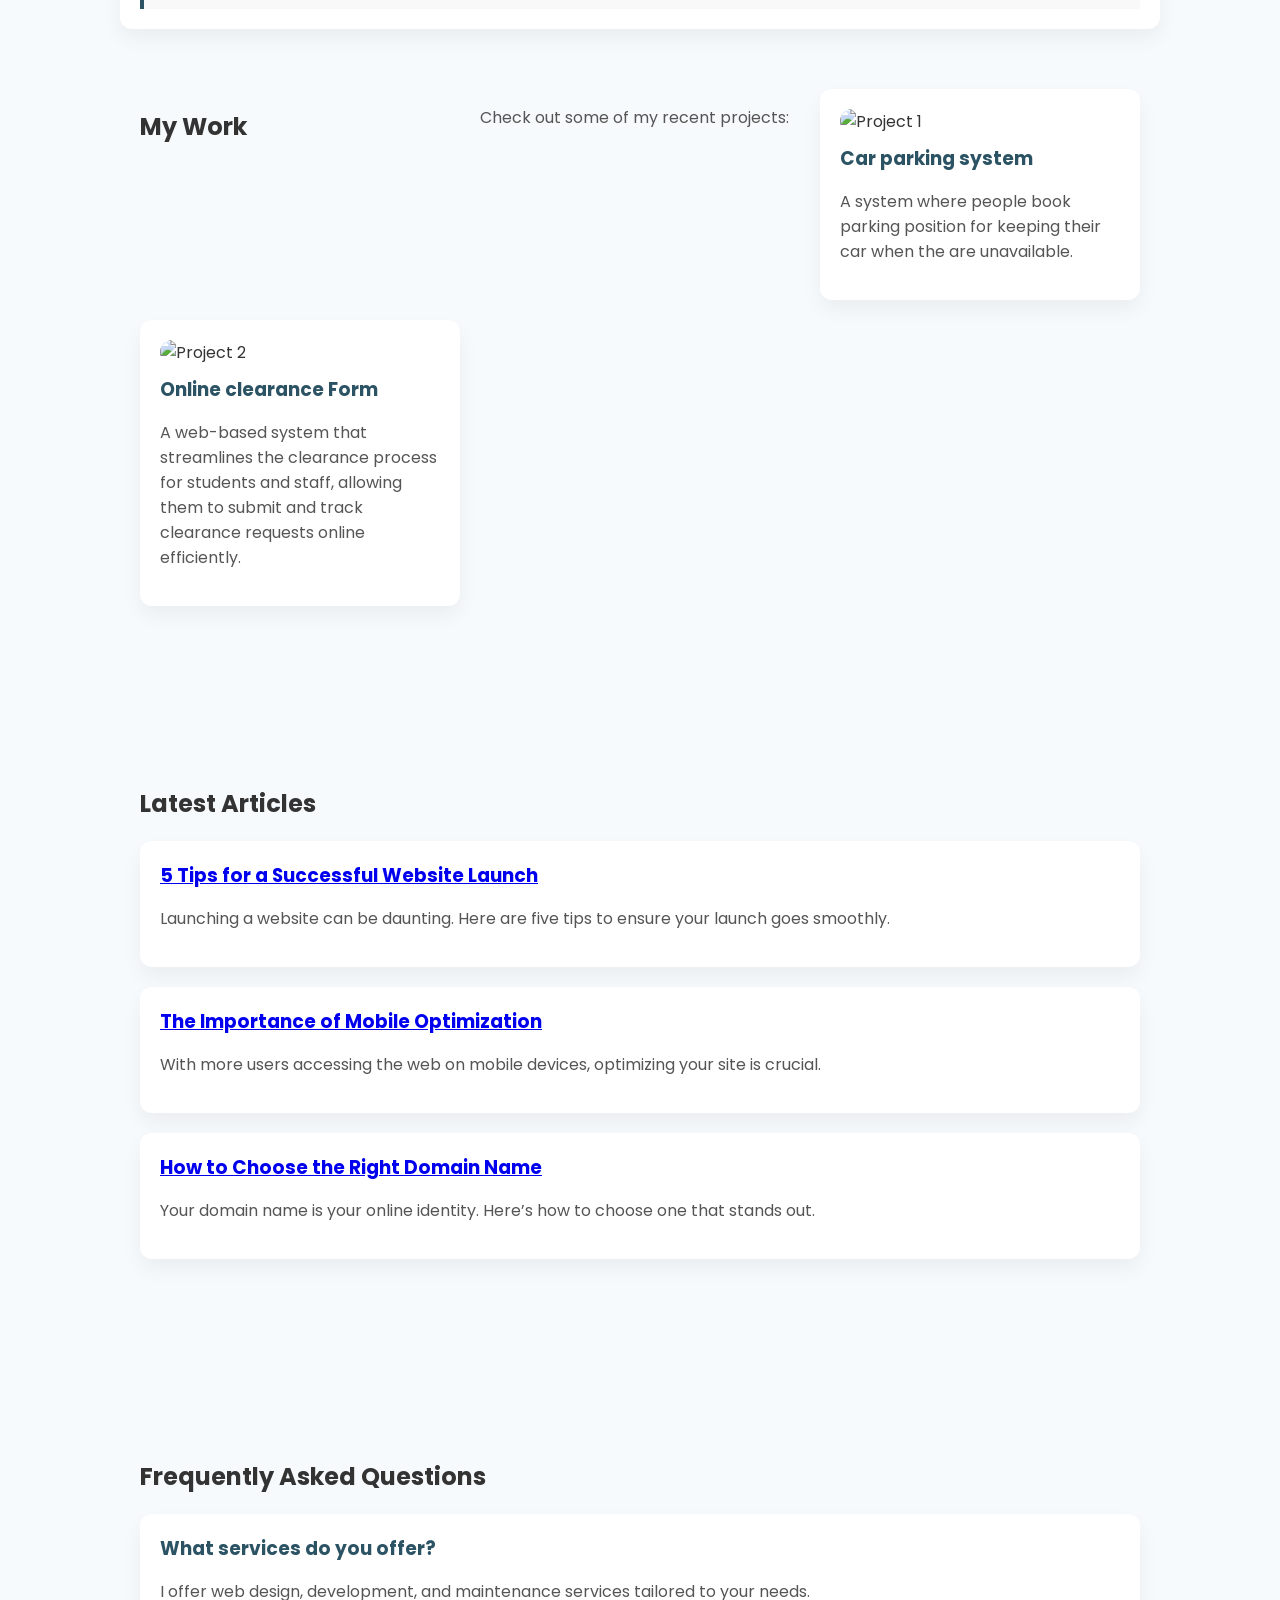
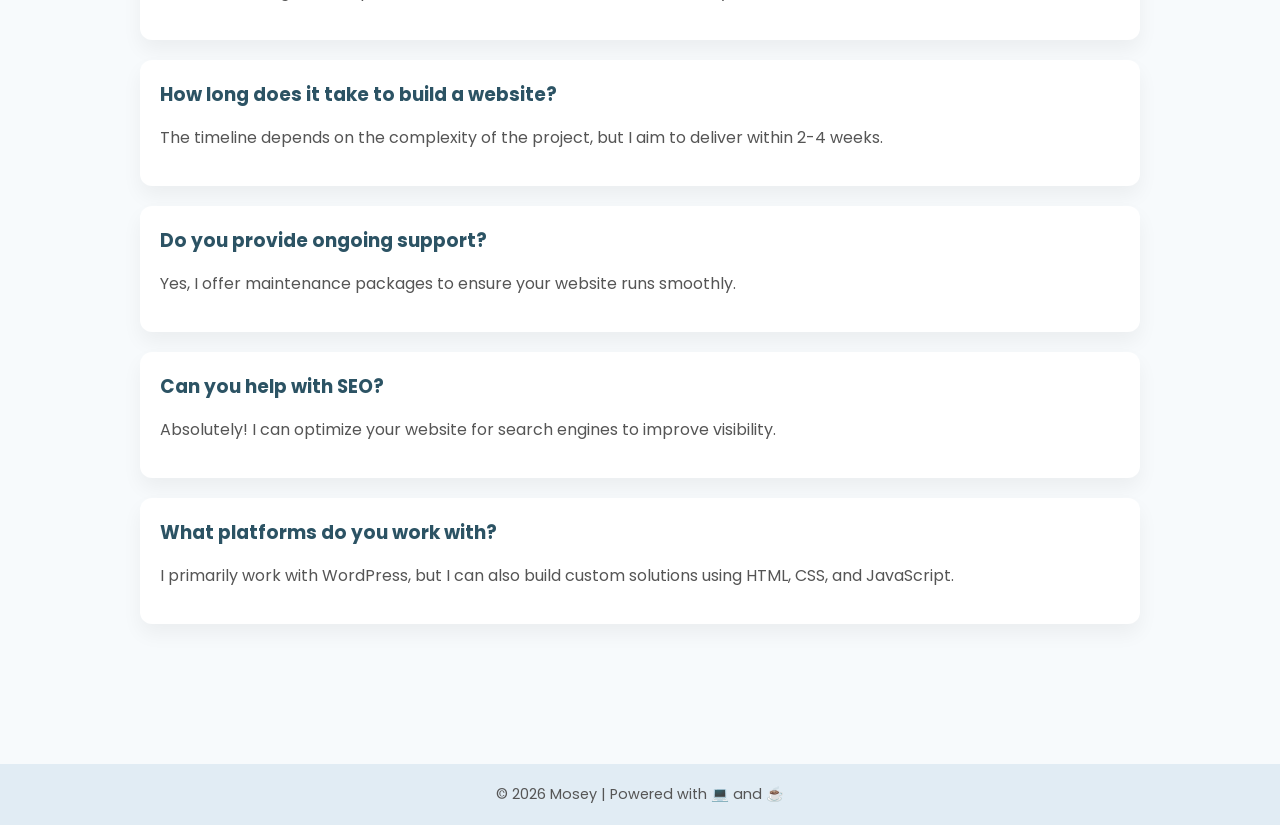
==== commit 4ad54b0a: "Update branding from Albel to Mosey throughout index.html" ====
--- a/index.html
+++ b/index.html
@@ -3,7 +3,7 @@
 <head>
   <meta charset="UTF-8" />
   <meta name="viewport" content="width=device-width, initial-scale=1.0"/>
-  <title>Grow With Albel | Affordable Web Solutions</title>
+  <title>Grow With Mosey | Affordable Web Solutions</title>
   <link href="https://fonts.googleapis.com/css2?family=Poppins:wght@400;600&display=swap" rel="stylesheet"/>
     <link rel="stylesheet" href="styles.css" />
 
@@ -21,7 +21,7 @@
 <body>
 
   <header>
-    <h1>Grow With Albel</h1>
+    <h1>Grow With Mosey</h1>
     <p>Let’s build your brand with an amazing website that converts.</p>
      <a href="#contact" class="btn-primary" data-aos="fade-up" data-aos-delay="300">Let’s Talk</a>
   </header>
@@ -49,7 +49,7 @@
     <section class="testimonials">
         <h2>What My Clients Say</h2>
         <blockquote>
-        <p>"Albel transformed my online presence. I couldn't be happier!"</p>
+        <p>"Mosey transformed my online presence. I couldn't be happier!"</p>
         <cite>- Happy Client</cite>
         </blockquote>
         <blockquote>
@@ -57,7 +57,7 @@
         <cite>- Satisfied Customer</cite>
         </blockquote>
         <blockquote>
-        <p>"Albel is a true professional. He delivered on time and exceeded my expectations."</p>
+        <p>"Mosey is a true professional. He delivered on time and exceeded my expectations."</p>
         <cite>- Grateful Client</cite>
         </blockquote>
     </section>
@@ -128,7 +128,7 @@
     
 
   <footer>
-       &copy; <script>document.write(new Date().getFullYear())</script> Albel | Powered with 💻 and ☕
+       &copy; <script>document.write(new Date().getFullYear())</script> Mosey | Powered with 💻 and ☕
   </footer>
 
 </body>
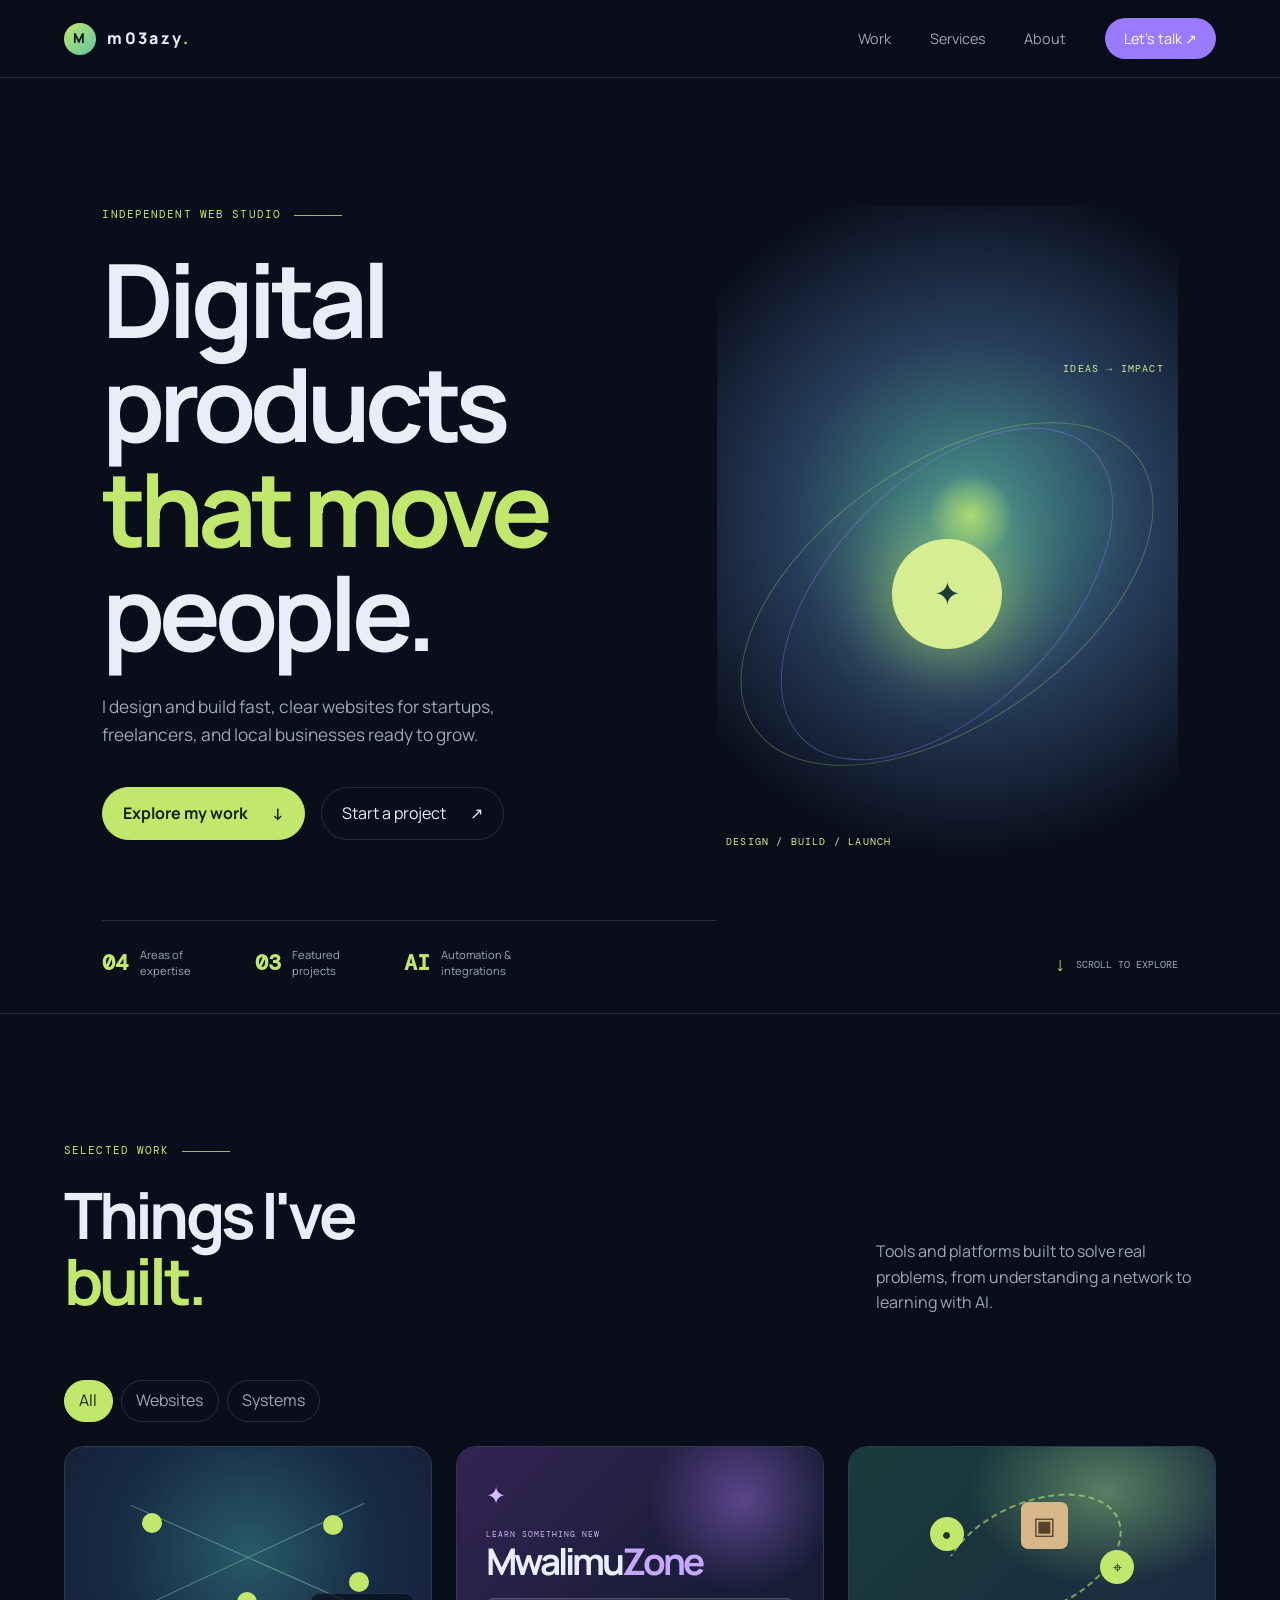
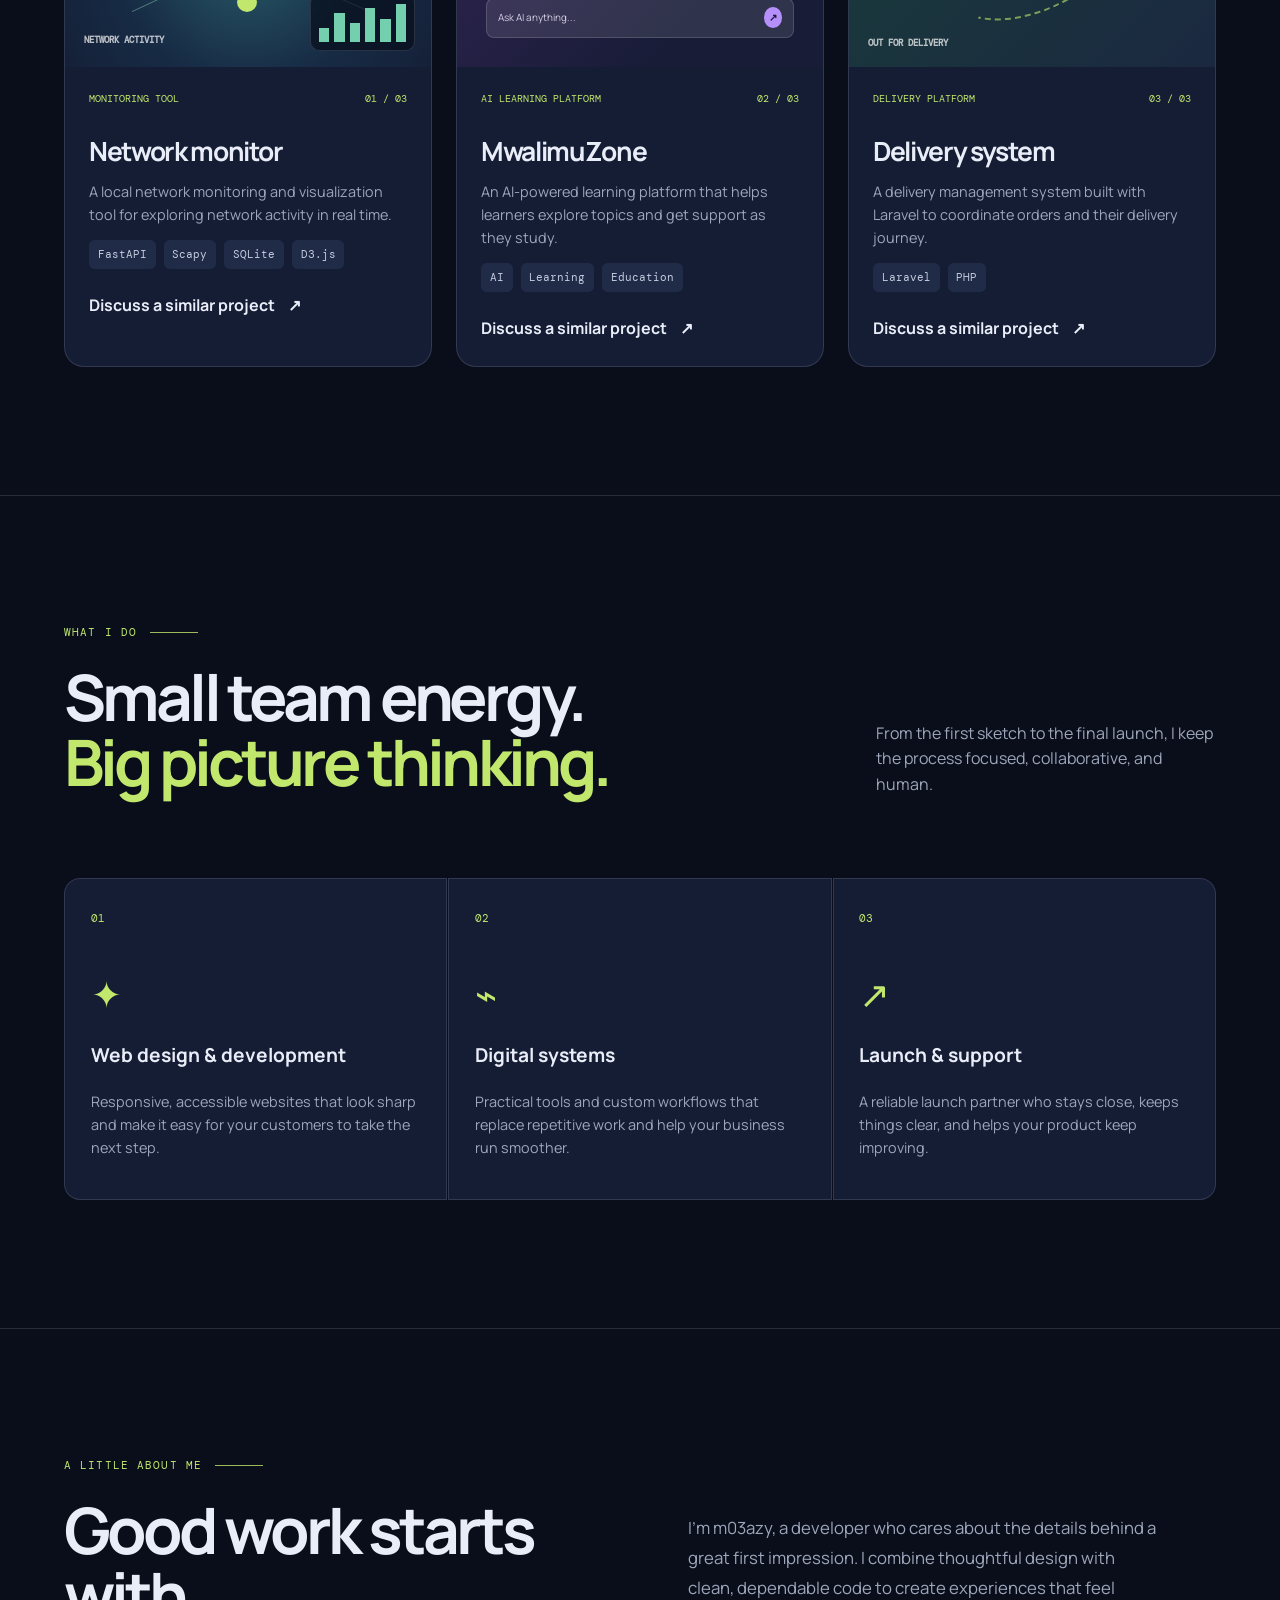
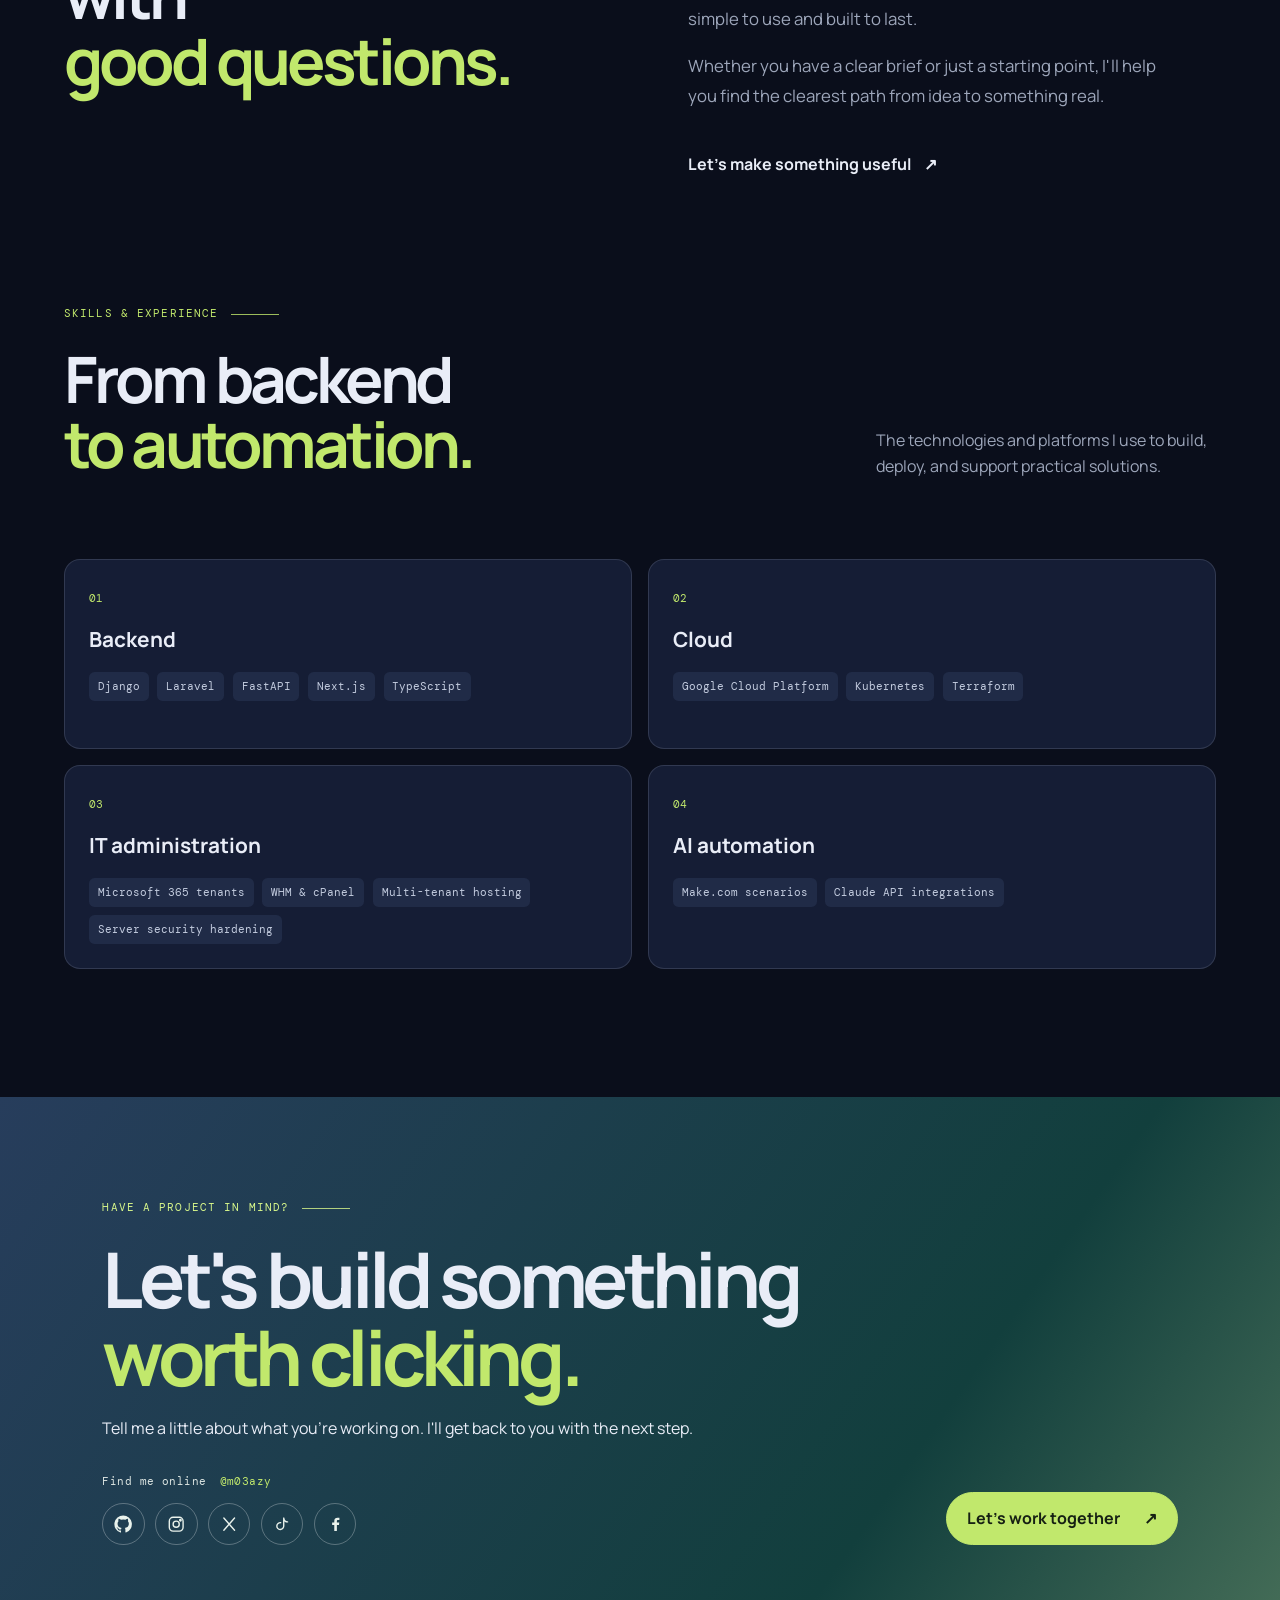
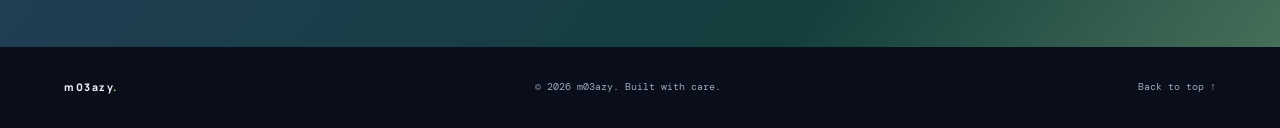
==== commit 1b9aa1b7: "Refactor styles and add contact page - Updated styles.css to implement a new design system with CSS " ====
--- a/index.html
+++ b/index.html
@@ -1,135 +1,166 @@
 <!DOCTYPE html>
 <html lang="en">
 <head>
-  <meta charset="UTF-8" />
-  <meta name="viewport" content="width=device-width, initial-scale=1.0"/>
-  <title>Grow With Mosey | Affordable Web Solutions</title>
-  <link href="https://fonts.googleapis.com/css2?family=Poppins:wght@400;600&display=swap" rel="stylesheet"/>
-    <link rel="stylesheet" href="styles.css" />
-
-    <!-- AOS Animation Library -->
-<link href="https://unpkg.com/aos@2.3.1/dist/aos.css" rel="stylesheet">
-<script src="https://unpkg.com/aos@2.3.1/dist/aos.js"></script>
-<script>
-  AOS.init({
-    duration: 1000,
-    once: true
-  });
-</script>
-
+  <meta charset="UTF-8">
+  <meta name="viewport" content="width=device-width, initial-scale=1.0">
+  <meta name="description" content="m03azy builds fast, thoughtful websites and digital products for ambitious people and growing businesses.">
+  <title>m03azy — Digital products that move your business forward</title>
+  <link rel="preconnect" href="https://fonts.googleapis.com">
+  <link rel="preconnect" href="https://fonts.gstatic.com" crossorigin>
+  <link href="https://fonts.googleapis.com/css2?family=DM+Mono:wght@400;500&family=Manrope:wght@400;500;600;700;800&display=swap" rel="stylesheet">
+  <link rel="stylesheet" href="styles.css">
 </head>
 <body>
+  <a class="skip-link" href="#main">Skip to content</a>
 
-  <header>
-    <h1>Grow With Mosey</h1>
-    <p>Let’s build your brand with an amazing website that converts.</p>
-     <a href="#contact" class="btn-primary" data-aos="fade-up" data-aos-delay="300">Let’s Talk</a>
+  <header class="site-header">
+    <a class="brand" href="#top" aria-label="m03azy home">
+      <span class="brand-mark">M</span>
+      <span>m03azy<span class="brand-dot">.</span></span>
+    </a>
+    <nav aria-label="Page sections">
+      <a href="#work">Work</a>
+      <a href="#services">Services</a>
+      <a href="#about">About</a>
+      <a href="contact.html" class="nav-cta">Let's talk <span aria-hidden="true">↗</span></a>
+    </nav>
   </header>
 
-  <section class="services">
-    <h2>What I Do</h2>
-    <p>I specialize in building responsive, fast, and professional websites for startups, freelancers, and local businesses. Whether you need a personal brand site, an online store, or a service booking platform — I’ve got you covered.</p>
-    <ul>
-      <li>⚡ Fast Loading Websites</li>
-      <li>📱 Mobile First Design</li>
-      <li>💼 Professional Layout</li>
-      <li>📩 Integrated Contact Systems</li>
-    </ul>
-  </section>
+  <div id="top" class="hero">
+    <div class="hero-copy">
+      <p class="eyebrow">Independent web studio <span class="eyebrow-line"></span></p>
+      <h1>Digital products<br><em>that move</em> people.</h1>
+      <p class="hero-intro">I design and build fast, clear websites for startups, freelancers, and local businesses ready to grow.</p>
+      <div class="hero-actions">
+        <a class="button button-primary" href="#work">Explore my work <span aria-hidden="true">↓</span></a>
+        <a class="button button-quiet" href="contact.html">Start a project <span aria-hidden="true">↗</span></a>
+      </div>
+      <ul class="stats" aria-label="Highlights">
+        <li><strong>04</strong><span>Areas of<br>expertise</span></li>
+        <li><strong>03</strong><span>Featured<br>projects</span></li>
+        <li><strong>AI</strong><span>Automation &<br>integrations</span></li>
+      </ul>
+    </div>
+    <div class="hero-art" aria-label="Abstract green and blue gradient artwork">
+      <div class="art-orbit orbit-one"></div>
+      <div class="art-orbit orbit-two"></div>
+      <div class="art-core"><span>✦</span></div>
+      <span class="art-label label-top">IDEAS → IMPACT</span>
+      <span class="art-label label-bottom">DESIGN / BUILD / LAUNCH</span>
+    </div>
+    <a class="scroll-cue" href="#work" aria-label="Scroll to selected work"><span>↓</span> Scroll to explore</a>
+  </div>
 
-  <section class="contact-form" id="contact">
-    <h2>Contact Me</h2>
-    <form action="https://formspree.io/f/mblobzde" method="POST">
-      <input type="text" name="name" placeholder="Your name" required>
-      <input type="email" name="email" placeholder="Your email" required>
-      <textarea name="message" rows="5" placeholder="Your message..." required></textarea>
-      <button type="submit" class="btn-primary">Send Message</button>
-    </form>
-  </section>
-    <section class="testimonials">
-        <h2>What My Clients Say</h2>
-        <blockquote>
-        <p>"Mosey transformed my online presence. I couldn't be happier!"</p>
-        <cite>- Happy Client</cite>
-        </blockquote>
-        <blockquote>
-        <p>"The website is not only beautiful but also functional. Highly recommend!"</p>
-        <cite>- Satisfied Customer</cite>
-        </blockquote>
-        <blockquote>
-        <p>"Mosey is a true professional. He delivered on time and exceeded my expectations."</p>
-        <cite>- Grateful Client</cite>
-        </blockquote>
+  <main id="main">
+    <section id="work" class="section work-section">
+      <div class="section-heading">
+        <div>
+          <p class="eyebrow">Selected work <span class="eyebrow-line"></span></p>
+          <h2>Things I've<br><em>built.</em></h2>
+        </div>
+        <p class="section-lede">Tools and platforms built to solve real problems, from understanding a network to learning with AI.</p>
+      </div>
+      <div class="filter-row" role="group" aria-label="Filter projects">
+        <button class="filter-button active" type="button" data-filter="all">All</button>
+        <button class="filter-button" type="button" data-filter="web">Websites</button>
+        <button class="filter-button" type="button" data-filter="system">Systems</button>
+      </div>
+      <div class="project-grid">
+        <article class="project-card project-featured" data-category="system">
+          <div class="project-visual visual-network" aria-hidden="true"><div class="network-node node-one"></div><div class="network-node node-two"></div><div class="network-node node-three"></div><div class="network-node node-four"></div><div class="network-chart"><span></span><span></span><span></span><span></span><span></span><span></span></div><b>NETWORK ACTIVITY</b></div>
+          <div class="project-body">
+            <div class="project-meta"><span>Monitoring tool</span><span>01 / 03</span></div>
+            <h3>Network monitor</h3>
+            <p>A local network monitoring and visualization tool for exploring network activity in real time.</p>
+            <div class="tags"><span>FastAPI</span><span>Scapy</span><span>SQLite</span><span>D3.js</span></div>
+            <a class="text-link" href="contact.html">Discuss a similar project <span aria-hidden="true">↗</span></a>
+          </div>
+        </article>
+        <article class="project-card" data-category="web">
+          <div class="project-visual visual-mwalimu" aria-hidden="true"><span class="mwalimu-spark">✦</span><span class="mwalimu-label">LEARN SOMETHING NEW</span><strong>Mwalimu<span>Zone</span></strong><div class="mwalimu-prompt">Ask AI anything... <b>↗</b></div></div>
+          <div class="project-body">
+            <div class="project-meta"><span>AI learning platform</span><span>02 / 03</span></div>
+            <h3>MwalimuZone</h3>
+            <p>An AI-powered learning platform that helps learners explore topics and get support as they study.</p>
+            <div class="tags"><span>AI</span><span>Learning</span><span>Education</span></div>
+            <a class="text-link" href="contact.html">Discuss a similar project <span aria-hidden="true">↗</span></a>
+          </div>
+        </article>
+        <article class="project-card" data-category="system">
+          <div class="project-visual visual-delivery" aria-hidden="true"><span class="delivery-path"></span><span class="delivery-pin pin-start">●</span><span class="delivery-pin pin-end">⌖</span><span class="delivery-package">▣</span><b>OUT FOR DELIVERY</b></div>
+          <div class="project-body">
+            <div class="project-meta"><span>Delivery platform</span><span>03 / 03</span></div>
+            <h3>Delivery system</h3>
+            <p>A delivery management system built with Laravel to coordinate orders and their delivery journey.</p>
+            <div class="tags"><span>Laravel</span><span>PHP</span></div>
+            <a class="text-link" href="contact.html">Discuss a similar project <span aria-hidden="true">↗</span></a>
+          </div>
+        </article>
+      </div>
     </section>
-  <section class="portfolio">
-    <h2>My Work</h2>
-    <p>Check out some of my recent projects:</p>
-    <div class="project">
-      <img src="project1.jpg" alt="Project 1" />
-      <h3>Car parking system</h3>
-      <p>A system where people book parking position for keeping their car when the are unavailable.</p>
-    </div>
-    <div class="project">
-      <img src="project2.jpg" alt="Project 2" />
-      <h3>Online clearance Form</h3>
-      <p>A web-based system that streamlines the clearance process for students and staff, allowing them to submit and track clearance requests online efficiently.</p>
-    </div>
-    <!-- <div class="project">
-      <img src="project3.jpg" alt="Project 3" />
-      <h3>Project Title 3</h3>
-      <p>A brief description of the project goes here.</p>
-    </div> -->
-  </section>
-  <section class="blog">
-    <h2>Latest Articles</h2>
-    <article>
-      <h3><a href="launch-tips.html">5 Tips for a Successful Website Launch</a></h3>
-      <p>Launching a website can be daunting. Here are five tips to ensure your launch goes smoothly.</p>
-    </article>
-    <article>
-      <h3><a href="mobile-optimization.html">The Importance of Mobile Optimization</a></h3>
-      <p>With more users accessing the web on mobile devices, optimizing your site is crucial.</p>
-    </article>
-    <article>
-      <h3><a href="choose-domain-name.html">How to Choose the Right Domain Name</a></h3>
-      <p>Your domain name is your online identity. Here’s how to choose one that stands out.</p>
-    </article>
-  </section>
-  <section class="faq">
-    <h2>Frequently Asked Questions</h2>
-    <div class="faq-item">
-      <h3>What services do you offer?</h3>
-      <p>I offer web design, development, and maintenance services tailored to your needs.</p>
-    </div>
-    <div class="faq-item">
-      <h3>How long does it take to build a website?</h3>
-      <p>The timeline depends on the complexity of the project, but I aim to deliver within 2-4 weeks.</p>
-    </div>
-    <div class="faq-item">
-      <h3>Do you provide ongoing support?</h3>
-      <p>Yes, I offer maintenance packages to ensure your website runs smoothly.</p>
-    </div>
-    <div class="faq-item">
-      <h3>Can you help with SEO?</h3>
-      <p>Absolutely! I can optimize your website for search engines to improve visibility.</p>
-    </div>
-    <div class="faq-item">
-      <h3>What platforms do you work with?</h3>
-      <p>I primarily work with WordPress, but I can also build custom solutions using HTML, CSS, and JavaScript.</p>
-    </div>
-  </section>
 
+    <section id="services" class="section services-section">
+      <div class="section-heading compact">
+        <div>
+          <p class="eyebrow">What I do <span class="eyebrow-line"></span></p>
+          <h2>Small team energy.<br><em>Big picture thinking.</em></h2>
+        </div>
+        <p class="section-lede">From the first sketch to the final launch, I keep the process focused, collaborative, and human.</p>
+      </div>
+      <div class="service-grid">
+        <article><span class="service-number">01</span><div class="service-icon">✦</div><h3>Web design & development</h3><p>Responsive, accessible websites that look sharp and make it easy for your customers to take the next step.</p></article>
+        <article><span class="service-number">02</span><div class="service-icon">⌁</div><h3>Digital systems</h3><p>Practical tools and custom workflows that replace repetitive work and help your business run smoother.</p></article>
+        <article><span class="service-number">03</span><div class="service-icon">↗</div><h3>Launch & support</h3><p>A reliable launch partner who stays close, keeps things clear, and helps your product keep improving.</p></article>
+      </div>
+    </section>
 
+    <section id="about" class="section about-section">
+      <div class="about-statement"><p class="eyebrow">A little about me <span class="eyebrow-line"></span></p><h2>Good work starts with<br><em>good questions.</em></h2></div>
+      <div class="about-copy"><p>I'm m03azy, a developer who cares about the details behind a great first impression. I combine thoughtful design with clean, dependable code to create experiences that feel simple to use and built to last.</p><p>Whether you have a clear brief or just a starting point, I'll help you find the clearest path from idea to something real.</p><a class="text-link" href="contact.html">Let's make something useful <span aria-hidden="true">↗</span></a></div>
+    </section>
 
-    <!-- Paste in the body or footer -->
-    <script src="https://typebot.io/embed.js" async></script>
-    <typebot-standard id="my-bot-id" style="position: fixed; left: 20px; bottom: 20px; z-index: 9999;"></typebot-standard>
+    <section id="skills" class="section stack-section">
+      <div class="section-heading compact">
+        <div><p class="eyebrow">Skills & experience <span class="eyebrow-line"></span></p><h2>From backend<br><em>to automation.</em></h2></div>
+        <p class="section-lede">The technologies and platforms I use to build, deploy, and support practical solutions.</p>
+      </div>
+      <div class="skills-grid">
+        <article class="skill-card"><span class="service-number">01</span><h3>Backend</h3><div class="tags"><span>Django</span><span>Laravel</span><span>FastAPI</span><span>Next.js</span><span>TypeScript</span></div></article>
+        <article class="skill-card"><span class="service-number">02</span><h3>Cloud</h3><div class="tags"><span>Google Cloud Platform</span><span>Kubernetes</span><span>Terraform</span></div></article>
+        <article class="skill-card"><span class="service-number">03</span><h3>IT administration</h3><div class="tags"><span>Microsoft 365 tenants</span><span>WHM &amp; cPanel</span><span>Multi-tenant hosting</span><span>Server security hardening</span></div></article>
+        <article class="skill-card"><span class="service-number">04</span><h3>AI automation</h3><div class="tags"><span>Make.com scenarios</span><span>Claude API integrations</span></div></article>
+      </div>
+    </section>
 
-    
+    <section class="contact-section">
+      <div><p class="eyebrow">Have a project in mind? <span class="eyebrow-line"></span></p><h2>Let's build something<br><em>worth clicking.</em></h2><p>Tell me a little about what you're working on. I'll get back to you with the next step.</p>
+        <div class="social-block">
+          <p class="social-label">Find me online <span>@m03azy</span></p>
+          <ul class="social-links" aria-label="Social profiles">
+            <li><a class="social-link" href="https://github.com/m03azy" target="_blank" rel="noopener noreferrer" aria-label="GitHub — m03azy"><svg viewBox="0 0 24 24" aria-hidden="true"><path d="M12 .5a11.5 11.5 0 0 0-3.64 22.41c.58.11.79-.25.79-.56v-2.2c-3.22.7-3.9-1.36-3.9-1.36-.53-1.35-1.29-1.71-1.29-1.71-1.05-.72.08-.71.08-.71 1.16.08 1.77 1.19 1.77 1.19 1.04 1.77 2.73 1.26 3.4.96.1-.75.4-1.27.74-1.56-2.57-.29-5.27-1.29-5.27-5.73 0-1.27.45-2.3 1.19-3.11-.12-.3-.52-1.47.11-3.06 0 0 .98-.31 3.16 1.19a10.95 10.95 0 0 1 5.76 0c2.18-1.5 3.16-1.19 3.16-1.19.63 1.59.23 2.76.11 3.06.74.81 1.19 1.84 1.19 3.11 0 4.45-2.71 5.44-5.29 5.73.42.36.79 1.06.79 2.14v3.18c0 .31.21.68.8.56A11.5 11.5 0 0 0 12 .5z"/></svg></a></li>
+            <li><a class="social-link" href="https://www.instagram.com/m03azy/" target="_blank" rel="noopener noreferrer" aria-label="Instagram — m03azy"><svg viewBox="0 0 24 24" aria-hidden="true"><rect x="3" y="3" width="18" height="18" rx="5"></rect><circle cx="12" cy="12" r="4"></circle><circle class="icon-fill" cx="17.5" cy="6.8" r="1"></circle></svg></a></li>
+            <li><a class="social-link" href="https://x.com/m03azy" target="_blank" rel="noopener noreferrer" aria-label="X — m03azy"><svg viewBox="0 0 24 24" aria-hidden="true"><path d="M5 4l14 16M19 4 5 20"></path></svg></a></li>
+            <li><a class="social-link" href="https://www.tiktok.com/@m03azy" target="_blank" rel="noopener noreferrer" aria-label="TikTok — m03azy"><svg viewBox="0 0 24 24" aria-hidden="true"><path d="M14 4v10.5a4.5 4.5 0 1 1-4-4.47M14 4c.5 3 2.5 5 5 5"></path></svg></a></li>
+            <li><a class="social-link" href="https://www.facebook.com/m03azy" target="_blank" rel="noopener noreferrer" aria-label="Facebook — m03azy"><svg viewBox="0 0 24 24" aria-hidden="true"><path d="M14.2 21v-8h2.7l.4-3.1h-3.1V8c0-.9.3-1.5 1.6-1.5h1.7V3.7c-.3 0-1.3-.1-2.5-.1-2.5 0-4.2 1.5-4.2 4.3v2H8v3.1h2.8v8z"></path></svg></a></li>
+          </ul>
+        </div>
+      </div>
+      <a class="button button-light" href="contact.html">Let's work together <span aria-hidden="true">↗</span></a>
+    </section>
+  </main>
 
-  <footer>
-       &copy; <script>document.write(new Date().getFullYear())</script> Mosey | Powered with 💻 and ☕
-  </footer>
-
+  <footer><span>m03azy<span class="brand-dot">.</span></span><span>© <script>document.write(new Date().getFullYear())</script> m03azy. Built with care.</span><a href="#top">Back to top ↑</a></footer>
+  <script>
+    const buttons = document.querySelectorAll('.filter-button');
+    const projects = document.querySelectorAll('.project-card');
+    buttons.forEach((button) => button.addEventListener('click', () => {
+      buttons.forEach((item) => item.classList.remove('active'));
+      button.classList.add('active');
+      const filter = button.dataset.filter;
+      projects.forEach((project) => {
+        project.hidden = filter !== 'all' && project.dataset.category !== filter;
+      });
+    }));
+  </script>
 </body>
 </html>
--- a/styles.css
+++ b/styles.css
@@ -1,195 +1,80 @@
-    body {
-      margin: 0;
-      font-family: 'Poppins', sans-serif;
-      background: #f7fafc;
-      color: #333;
-    }
+:root {
+  --ink: #e9edf7;
+  --muted: #9da6ba;
+  --line: rgba(215, 223, 245, .14);
+  --panel: #151d35;
+  --panel-2: #1b2745;
+  --night: #0a0e1b;
+  --lime: #c1e86c;
+  --violet: #9a7aff;
+  --mono: "DM Mono", monospace;
+}
 
-    header {
-      background: linear-gradient(to right, #0f2027, #203a43, #2c5364);
-      color: white;
-      text-align: center;
-      padding: 80px 20px;
-    }
+* { box-sizing: border-box; }
+html { scroll-behavior: smooth; }
+body { margin: 0; background: var(--night); color: var(--ink); font-family: "Manrope", sans-serif; line-height: 1.6; }
+a { color: inherit; text-decoration: none; }
+button { font: inherit; }
+.skip-link { position: absolute; left: 1rem; top: -4rem; background: var(--lime); color: #101515; padding: .5rem 1rem; z-index: 20; }
+.skip-link:focus { top: 1rem; }
+.site-header { align-items: center; background: rgba(10,14,27,.88); border-bottom: 1px solid var(--line); display: flex; justify-content: space-between; padding: 1.15rem clamp(1.25rem, 5vw, 4.5rem); position: sticky; top: 0; z-index: 10; backdrop-filter: blur(18px); }
+.brand { align-items: center; display: flex; font-weight: 800; gap: .7rem; letter-spacing: .15em; }
+.brand-mark { align-items: center; background: linear-gradient(135deg, var(--lime), #5ec4a4); border-radius: 50%; color: #10151c; display: grid; font-size: .85rem; height: 2rem; place-items: center; width: 2rem; }
+.brand-dot { color: var(--lime); }
+nav { align-items: center; display: flex; gap: clamp(1rem, 3vw, 3rem); }
+nav a { color: var(--muted); font-size: .9rem; transition: color .2s ease; }
+nav a:hover, nav a:focus-visible { color: var(--ink); }
+nav .nav-cta { background: var(--violet); border-radius: 2rem; color: white; padding: .55rem 1.2rem; }
+.hero { border-bottom: 1px solid var(--line); display: grid; grid-template-columns: minmax(0, 1fr) minmax(280px, .75fr); min-height: 720px; padding: clamp(5rem, 10vw, 9rem) clamp(1.25rem, 8vw, 8rem) 2rem; position: relative; }
+.hero-copy { max-width: 700px; position: relative; z-index: 1; }
+.eyebrow { align-items: center; color: var(--lime); display: flex; font-family: var(--mono); font-size: .7rem; gap: .8rem; letter-spacing: .1em; margin: 0 0 1.4rem; text-transform: uppercase; }
+.eyebrow-line { background: currentColor; display: inline-block; height: 1px; opacity: .8; width: 3rem; }
+h1, h2, h3, p { margin-top: 0; }
+h1, h2 { font-weight: 700; letter-spacing: -.06em; line-height: 1.02; }
+h1 { font-size: clamp(3.5rem, 8vw, 7.6rem); margin-bottom: 1.8rem; }
+h2 { font-size: clamp(2.5rem, 5vw, 5rem); margin-bottom: 1.2rem; }
+h1 em, h2 em { color: var(--lime); font-style: normal; }
+.hero-intro { color: var(--muted); font-size: 1.08rem; max-width: 450px; }
+.hero-actions { display: flex; flex-wrap: wrap; gap: 1rem; margin: 2.4rem 0 5rem; }
+.button { border: 1px solid var(--line); border-radius: 2rem; display: inline-flex; gap: 1.5rem; padding: .8rem 1.25rem; transition: transform .2s ease, background .2s ease; }
+.button:hover { transform: translateY(-2px); }
+.button-primary { background: var(--lime); border-color: var(--lime); color: #152014; font-weight: 700; }
+.button-quiet { color: var(--ink); }
+.stats { border-top: 1px solid var(--line); display: flex; gap: clamp(1rem, 5vw, 4.5rem); list-style: none; margin: 0; padding: 1.5rem 0 0; }
+.stats li { align-items: center; display: flex; gap: .7rem; }
+.stats strong { color: var(--lime); font-family: var(--mono); font-size: 1.4rem; }
+.stats span { color: var(--muted); font-size: .7rem; line-height: 1.4; }
+.hero-art { align-items: center; background: radial-gradient(circle at 55% 40%, rgba(193,232,108,.8), transparent 8%), radial-gradient(circle at 55% 40%, #4b9990, #263c5a 34%, transparent 64%); display: flex; justify-content: center; min-height: 410px; overflow: hidden; position: relative; }
+.art-orbit { border: 1px solid rgba(193,232,108,.3); border-radius: 50%; height: 260px; position: absolute; transform: rotate(-35deg); width: 470px; }
+.orbit-two { border-color: rgba(154,122,255,.4); height: 410px; transform: rotate(45deg); width: 230px; }
+.art-core { align-items: center; background: #d7ed92; border-radius: 50%; box-shadow: 0 0 80px rgba(193,232,108,.8); color: #1c3e38; display: flex; font-size: 2rem; height: 110px; justify-content: center; width: 110px; }
+.art-label { color: #d7ed92; font-family: var(--mono); font-size: .62rem; letter-spacing: .12em; position: absolute; }
+.label-top { right: 3%; top: 20%; }.label-bottom { bottom: 17%; left: 2%; }
+.scroll-cue { align-items: center; bottom: 2rem; color: var(--muted); display: flex; font-family: var(--mono); font-size: .65rem; gap: .6rem; position: absolute; right: 8%; text-transform: uppercase; }.scroll-cue span { color: var(--lime); font-size: 1.2rem; }
+.section { margin: auto; max-width: 1440px; padding: clamp(5rem, 10vw, 9rem) clamp(1.25rem, 5vw, 4.5rem); }
+.section-heading { align-items: end; display: flex; justify-content: space-between; margin-bottom: 3rem; }.section-heading.compact { margin-bottom: 4rem; }
+.section-lede { color: var(--muted); max-width: 340px; }
+.filter-row { display: flex; gap: .5rem; margin-bottom: 1.5rem; }.filter-button { background: transparent; border: 1px solid var(--line); border-radius: 2rem; color: var(--muted); cursor: pointer; padding: .45rem .9rem; }.filter-button.active, .filter-button:hover { background: var(--lime); border-color: var(--lime); color: #162013; }
+.project-grid { display: grid; gap: 1.5rem; grid-template-columns: repeat(3, minmax(0, 1fr)); }.project-card { background: var(--panel); border: 1px solid var(--line); border-radius: 1.25rem; min-width: 0; overflow: hidden; transition: border-color .2s ease, transform .2s ease; }.project-card:hover { border-color: rgba(193,232,108,.55); transform: translateY(-4px); }
+.project-visual { align-items: center; display: flex; height: 220px; justify-content: center; overflow: hidden; position: relative; }.visual-network { background: radial-gradient(circle at 50% 48%, #285a68, #172b45 60%, #152038); }.visual-network::before, .visual-network::after { background: rgba(162,226,194,.45); content: ""; height: 1px; left: 15%; position: absolute; top: 50%; transform: rotate(24deg); width: 70%; }.visual-network::after { transform: rotate(-25deg); }.network-node { background: var(--lime); border: 5px solid rgba(193,232,108,.22); border-radius: 50%; height: 20px; position: absolute; width: 20px; z-index: 1; }.node-one { left: 21%; top: 30%; }.node-two { right: 24%; top: 31%; }.node-three { bottom: 25%; left: 47%; }.node-four { bottom: 34%; right: 17%; }.network-chart { align-items: end; background: rgba(9,16,30,.76); border: 1px solid var(--line); border-radius: .6rem; bottom: 1rem; display: flex; gap: 5px; height: 58px; padding: 8px; position: absolute; right: 1rem; width: 105px; }.network-chart span { background: #73cfad; flex: 1; height: 35%; }.network-chart span:nth-child(2) { height: 72%; }.network-chart span:nth-child(3) { height: 48%; }.network-chart span:nth-child(4) { height: 85%; }.network-chart span:nth-child(5) { height: 57%; }.network-chart span:nth-child(6) { height: 95%; }.visual-network b, .visual-delivery b { bottom: 1.2rem; color: rgba(255,255,255,.7); font-family: var(--mono); font-size: .58rem; left: 1.2rem; position: absolute; }.visual-mwalimu { align-items: flex-start; background: radial-gradient(circle at 78% 24%, rgba(181,129,255,.4), transparent 28%), linear-gradient(135deg, #322453, #181c37 70%); flex-direction: column; padding: 1.8rem; }.mwalimu-spark { color: #d7bcff; font-size: 1.5rem; }.mwalimu-label { color: #c8b4ef; font-family: var(--mono); font-size: .53rem; letter-spacing: .12em; margin-top: .8rem; }.visual-mwalimu strong { font-size: 2.3rem; letter-spacing: -.08em; line-height: 1.1; }.visual-mwalimu strong span { color: #c7a6ff; }.mwalimu-prompt { align-items: center; background: rgba(255,255,255,.1); border: 1px solid rgba(255,255,255,.15); border-radius: .5rem; color: #d5cee5; display: flex; font-size: .62rem; justify-content: space-between; margin-top: 1rem; padding: .55rem .7rem; width: 100%; }.mwalimu-prompt b { background: #b690fa; border-radius: 50%; color: #20183a; padding: .15rem .3rem; }.visual-delivery { background: radial-gradient(ellipse at 70% 20%, #577e63, transparent 38%), linear-gradient(135deg, #193c3b, #1b2840); }.delivery-path { border: 2px dashed rgba(193,232,108,.6); border-left-color: transparent; border-radius: 50%; height: 110px; position: absolute; transform: rotate(-24deg); width: 190px; }.delivery-pin { align-items: center; background: var(--lime); border-radius: 50%; color: #183a32; display: flex; height: 34px; justify-content: center; position: absolute; width: 34px; }.pin-start { left: 22%; top: 32%; }.pin-end { right: 22%; top: 47%; }.delivery-package { align-items: center; background: #d7b78a; border-radius: .45rem; color: #583f2b; display: flex; font-size: 1.5rem; height: 47px; justify-content: center; left: 47%; position: absolute; top: 25%; width: 47px; }.visual-delivery b { bottom: 1rem; }
+.project-body { padding: 1.5rem; }.project-meta { color: var(--lime); display: flex; font-family: var(--mono); font-size: .63rem; justify-content: space-between; text-transform: uppercase; }.project-card h3 { font-size: 1.65rem; letter-spacing: -.05em; margin: 1.4rem 0 .5rem; }.project-card p { color: var(--muted); font-size: .9rem; max-width: 430px; }.tags, .stack-list { display: flex; flex-wrap: wrap; gap: .5rem; }.tags span { background: #202b47; border-radius: .35rem; color: #c3ccdf; font-family: var(--mono); font-size: .68rem; padding: .35rem .55rem; }.text-link { display: inline-flex; font-weight: 700; gap: .8rem; margin-top: 1.5rem; }.text-link:hover { color: var(--lime); }
+.services-section { border-top: 1px solid var(--line); }.service-grid { display: grid; gap: 1px; grid-template-columns: repeat(3, 1fr); }.service-grid article { background: var(--panel); border: 1px solid var(--line); min-height: 300px; padding: 1.6rem; position: relative; }.service-grid article:first-child { border-radius: 1rem 0 0 1rem; }.service-grid article:last-child { border-radius: 0 1rem 1rem 0; }.service-number { color: var(--lime); font-family: var(--mono); font-size: .7rem; }.service-icon { color: var(--lime); font-size: 2.3rem; margin: 2.2rem 0 1rem; }.service-grid h3 { font-size: 1.2rem; }.service-grid p, .about-copy p { color: var(--muted); font-size: .9rem; }
+.about-section { align-items: start; border-top: 1px solid var(--line); display: grid; gap: 6rem; grid-template-columns: 1fr 1fr; }.about-copy { padding-top: 3.5rem; }.about-copy p { font-size: 1.05rem; line-height: 1.8; max-width: 470px; }.stack-section { padding-top: 0; }.skills-grid { display: grid; gap: 1rem; grid-template-columns: repeat(2, minmax(0, 1fr)); }.skill-card { background: var(--panel); border: 1px solid var(--line); border-radius: 1rem; min-height: 190px; padding: 1.5rem; }.skill-card h3 { font-size: 1.3rem; margin: .8rem 0 1rem; }.skill-card .tags { gap: .55rem; }.contact-section { align-items: end; background: linear-gradient(125deg, #273d5c, #123f3d 70%, #466e58); display: flex; justify-content: space-between; padding: clamp(4rem, 8vw, 7rem) clamp(1.25rem, 8vw, 8rem); }.contact-section h2 { font-size: clamp(2.8rem, 6vw, 6rem); }.contact-section > div > p:last-child { color: #cad7d4; max-width: 430px; }.button-light { background: var(--lime); border-color: var(--lime); color: #162013; font-weight: 700; white-space: nowrap; }.contact-section .eyebrow { color: #d8f78b; }footer { align-items: center; color: var(--muted); display: flex; font-family: var(--mono); font-size: .65rem; justify-content: space-between; padding: 2rem clamp(1.25rem, 5vw, 4.5rem); }footer > span:first-child { color: var(--ink); font-family: "Manrope", sans-serif; font-weight: 800; letter-spacing: .15em; }footer a:hover { color: var(--lime); }
 
-    header h1 {
-      font-size: 3rem;
-      margin: 0 0 20px;
-    }
+@media (max-width: 800px) {
+  nav a:not(.nav-cta) { display: none; }.hero { display: block; min-height: auto; padding-top: 5rem; }.hero-art { margin: 4rem -1.25rem 5rem; min-height: 300px; }.scroll-cue { bottom: 1rem; }.stats { gap: 1rem; justify-content: space-between; }.stats li { align-items: start; flex-direction: column; gap: .2rem; }.stats strong { font-size: 1.2rem; }.section-heading, .about-section, .contact-section { display: block; }.section-lede { margin-top: 2rem; }.project-grid, .service-grid { grid-template-columns: 1fr; }.skills-grid { grid-template-columns: 1fr; }.service-grid article:first-child, .service-grid article:last-child { border-radius: 0; }.service-grid article:first-child { border-radius: 1rem 1rem 0 0; }.service-grid article:last-child { border-radius: 0 0 1rem 1rem; }.about-copy { padding-top: 1rem; }.contact-section .button { margin-top: 2rem; }footer { align-items: start; flex-direction: column; gap: 1rem; }
+}
+@media (max-width: 1050px) and (min-width: 801px) { .project-grid { grid-template-columns: repeat(2, minmax(0, 1fr)); } }
+@media (max-width: 460px) { h1 { font-size: 3.4rem; }.hero-actions { align-items: stretch; flex-direction: column; }.button { justify-content: space-between; }.stats { gap: .5rem; }.stats span { font-size: .6rem; }.project-visual { height: 210px; } }
 
-    header p {
-      font-size: 1.2rem;
-      margin-bottom: 30px;
-    }
-
-    .btn-primary {
-      background: #ffffff;
-      color: #2c5364;
-      padding: 12px 28px;
-      border-radius: 25px;
-      font-weight: 600;
-      text-decoration: none;
-      transition: 0.3s ease;
-      border: none;
-    }
-
-    .btn-primary:hover {
-      background: #e3f2fd;
-    }
-
-    section {
-      padding: 60px 20px;
-      max-width: 1000px;
-      margin: auto;
-    }
-
-    .services, .contact-form {
-      background: white;
-      padding: 40px;
-      border-radius: 12px;
-      box-shadow: 0 10px 20px rgba(0,0,0,0.05);
-      margin-top: 40px;
-    }
-
-    .services h2, .contact-form h2 {
-      margin-top: 0;
-      color: #2c5364;
-    }
-
-    .services p {
-      line-height: 1.6;
-    }
-
-    form {
-      display: flex;
-      flex-direction: column;
-      gap: 15px;
-    }
-
-    input, textarea {
-      padding: 12px;
-      border: 1px solid #ccc;
-      border-radius: 6px;
-      font-family: inherit;
-      font-size: 1rem;
-    }
-
-    button[type="submit"] {
-      align-self: flex-start;
-    }
-
-    footer {
-      text-align: center;
-      font-size: 0.9rem;
-      padding: 20px;
-      background: #e1ecf4;
-      color: #555;
-      margin-top: 60px;
-    }
-
-    @media (max-width: 768px) {
-      header h1 {
-        font-size: 2rem;
-      }
-      .btn-primary {
-        font-size: 1rem;
-        padding: 10px 20px;
-      }
-    }
-
-    .portfolio {
-      display: grid;
-      grid-template-columns: repeat(auto-fill, minmax(300px, 1fr));
-      gap: 20px;
-    }
-    .portfolio .project {
-      background: white;
-      padding: 20px;
-      border-radius: 12px;
-      box-shadow: 0 10px 20px rgba(0,0,0,0.05);
-    }
-    .portfolio img {
-      max-width: 100%;
-      border-radius: 12px;
-    }
-    .portfolio h3 {
-      margin: 10px 0;
-      color: #2c5364;
-    }
-    .portfolio p {
-      color: #555;
-    }
-    .blog {
-      margin-top: 40px;
-    }
-    .blog article {
-      background: white;
-      padding: 20px;
-      border-radius: 12px;
-      box-shadow: 0 10px 20px rgba(0,0,0,0.05);
-      margin-bottom: 20px;
-    }
-    .blog h3 {
-      margin: 0 0 10px;
-      color: #2c5364;
-    }
-    .blog p {
-      color: #555;
-    }
-    .faq {
-      margin-top: 40px;
-    }
-    .faq-item {
-      background: white;
-      padding: 20px;
-      border-radius: 12px;
-      box-shadow: 0 10px 20px rgba(0,0,0,0.05);
-      margin-bottom: 20px;
-    }
-    .faq-item h3 {
-      margin: 0 0 10px;
-      color: #2c5364;
-    }
-    .faq-item p {
-      color: #555;
-    }
-    .testimonials {
-      margin-top: 40px;
-      background: white;
-      padding: 20px;
-      border-radius: 12px;
-      box-shadow: 0 10px 20px rgba(0,0,0,0.05);
-    }
-    .testimonials h2 {
-      margin-top: 0;
-      color: #2c5364;
-    }
-    .testimonials blockquote {
-      margin: 0;
-      padding: 20px;
-      border-left: 4px solid #2c5364;
-      background: #f9f9f9;
-      font-style: italic;
-    }
-    .testimonials blockquote p {
-      margin: 0;
-      color: #555;
-    }
-    .testimonials blockquote cite {
-      display: block;
-      margin-top: 10px;
-      font-size: 0.9rem;
-      color: #777;
-    }
-    .testimonials blockquote cite::before {
-      content: "— ";
-    }
-    .testimonials blockquote cite::after {
-      content: "";
-    }
-    .testimonials blockquote p::after {
-      content: "";
-    }
-    .testimonials blockquote p::before {
-      content: "";
-    }
+.contact-page { align-items: center; display: grid; gap: clamp(3rem, 8vw, 8rem); grid-template-columns: minmax(0, .9fr) minmax(320px, 1.1fr); margin: auto; max-width: 1280px; min-height: calc(100vh - 150px); padding: clamp(4rem, 8vw, 7rem) clamp(1.25rem, 8vw, 8rem); }
+.contact-page-intro h1 { font-size: clamp(3.5rem, 7vw, 6.5rem); }.contact-page-intro > p:not(.eyebrow) { color: var(--muted); max-width: 390px; }.contact-page-intro .text-link { margin-top: 1.2rem; }
+.social-block { margin-top: 2rem; }.social-label { color: #dce5e2; font-family: var(--mono); font-size: .68rem; letter-spacing: .04em; margin: 0 0 .75rem; }.social-label span { color: var(--lime); margin-left: .35rem; }
+.social-links { align-items: center; display: flex; flex-wrap: wrap; gap: .65rem; list-style: none; margin: 0; padding: 0; }.social-link { align-items: center; border: 1px solid rgba(255,255,255,.28); border-radius: 50%; color: #e9f2ec; display: inline-flex; height: 2.65rem; justify-content: center; transition: background .2s ease, border-color .2s ease, color .2s ease, transform .2s ease; width: 2.65rem; }.social-link:hover, .social-link:focus-visible { background: var(--lime); border-color: var(--lime); color: #172019; transform: translateY(-2px); }.social-link svg { fill: none; height: 1.15rem; stroke: currentColor; stroke-linecap: round; stroke-linejoin: round; stroke-width: 1.8; width: 1.15rem; }.social-links li:first-child svg, .social-links li:last-child svg { fill: currentColor; stroke: none; }
+.contact-form { background: var(--panel); border: 1px solid var(--line); border-radius: 1.25rem; display: flex; flex-direction: column; padding: clamp(1.5rem, 4vw, 3rem); }
+.contact-form label { color: var(--ink); font-size: .82rem; font-weight: 700; margin: 0 0 .45rem; }
+.contact-form input, .contact-form textarea { background: #0e1426; border: 1px solid var(--line); border-radius: .55rem; color: var(--ink); font: inherit; margin: 0 0 1.4rem; outline: none; padding: .85rem 1rem; resize: vertical; width: 100%; }
+.contact-form input::placeholder, .contact-form textarea::placeholder { color: #78839a; }
+.contact-form input:focus, .contact-form textarea:focus { border-color: var(--lime); box-shadow: 0 0 0 3px rgba(193,232,108,.12); }
+.contact-form button { align-self: flex-start; cursor: pointer; font: inherit; }
+@media (max-width: 800px) { .contact-page { display: block; min-height: auto; padding-bottom: 5rem; padding-top: 4rem; }.contact-page-intro { margin-bottom: 3rem; }.contact-form { padding: 1.5rem; } }
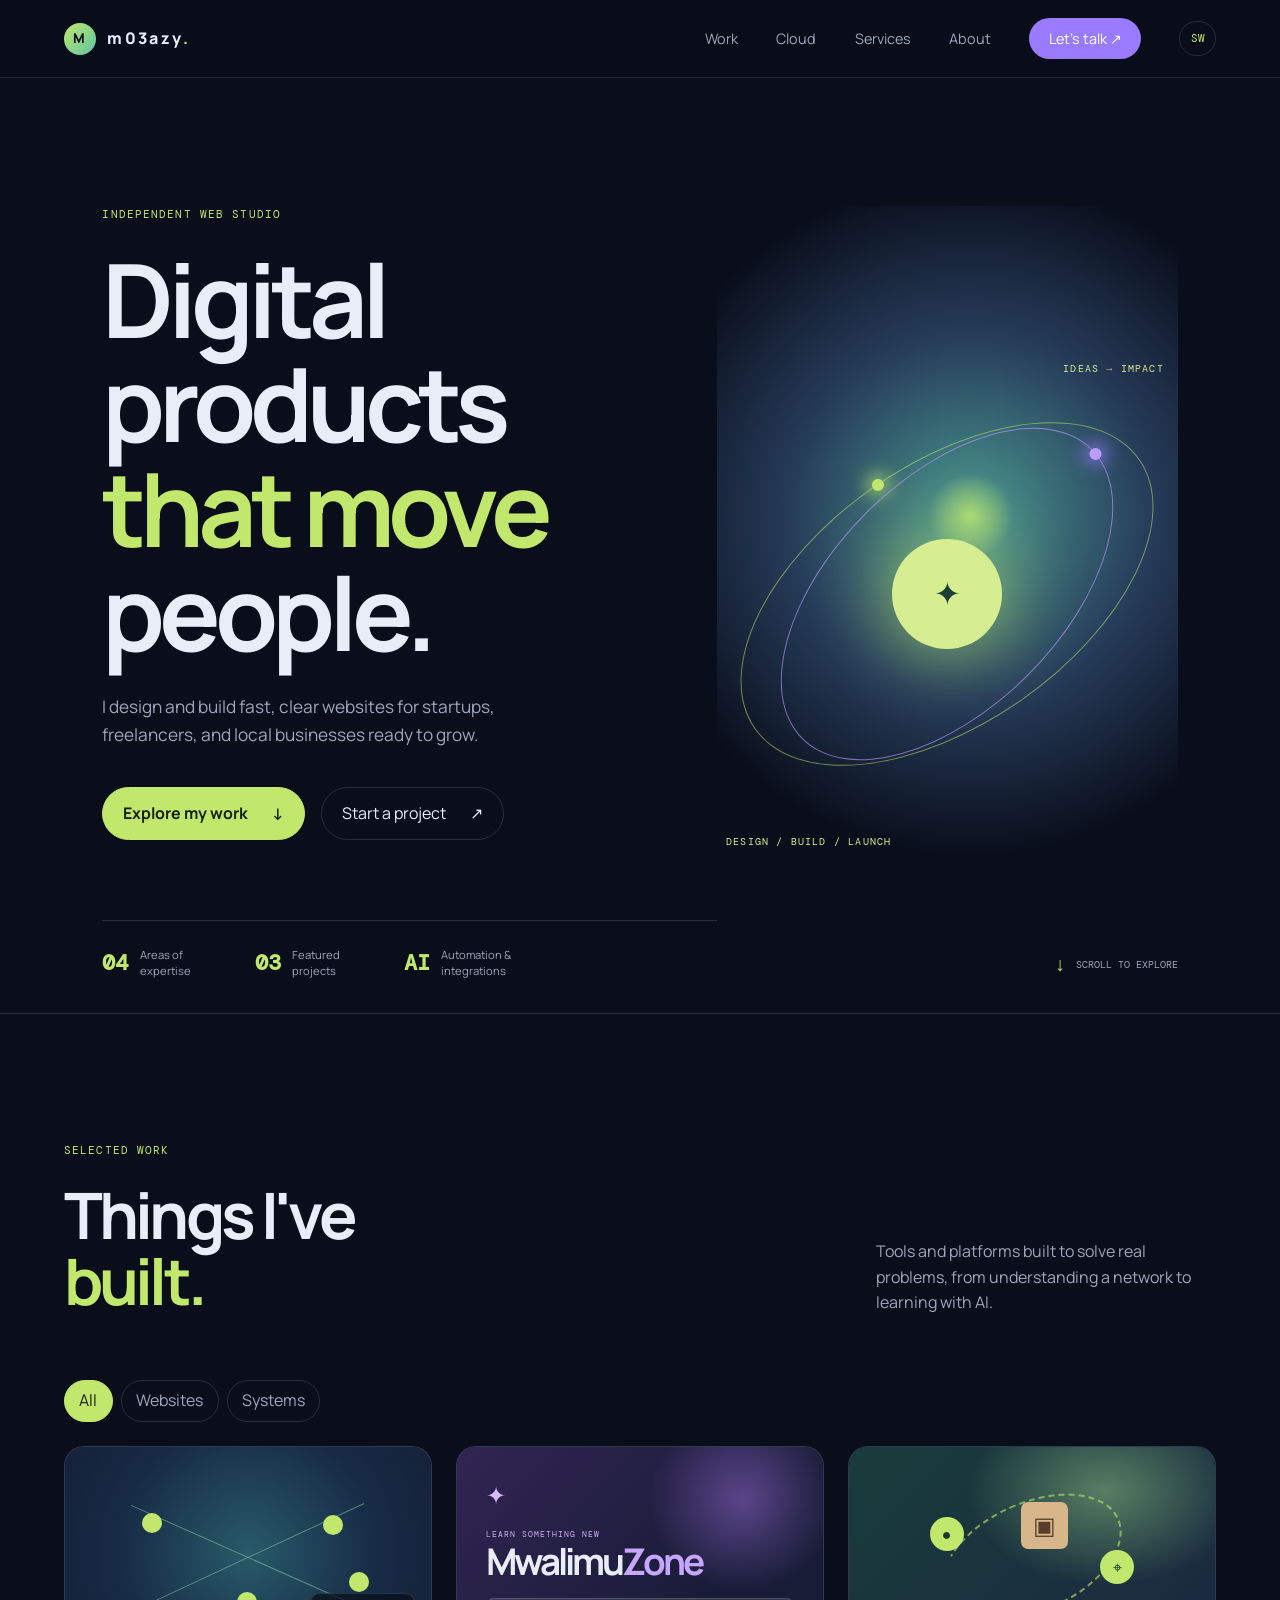
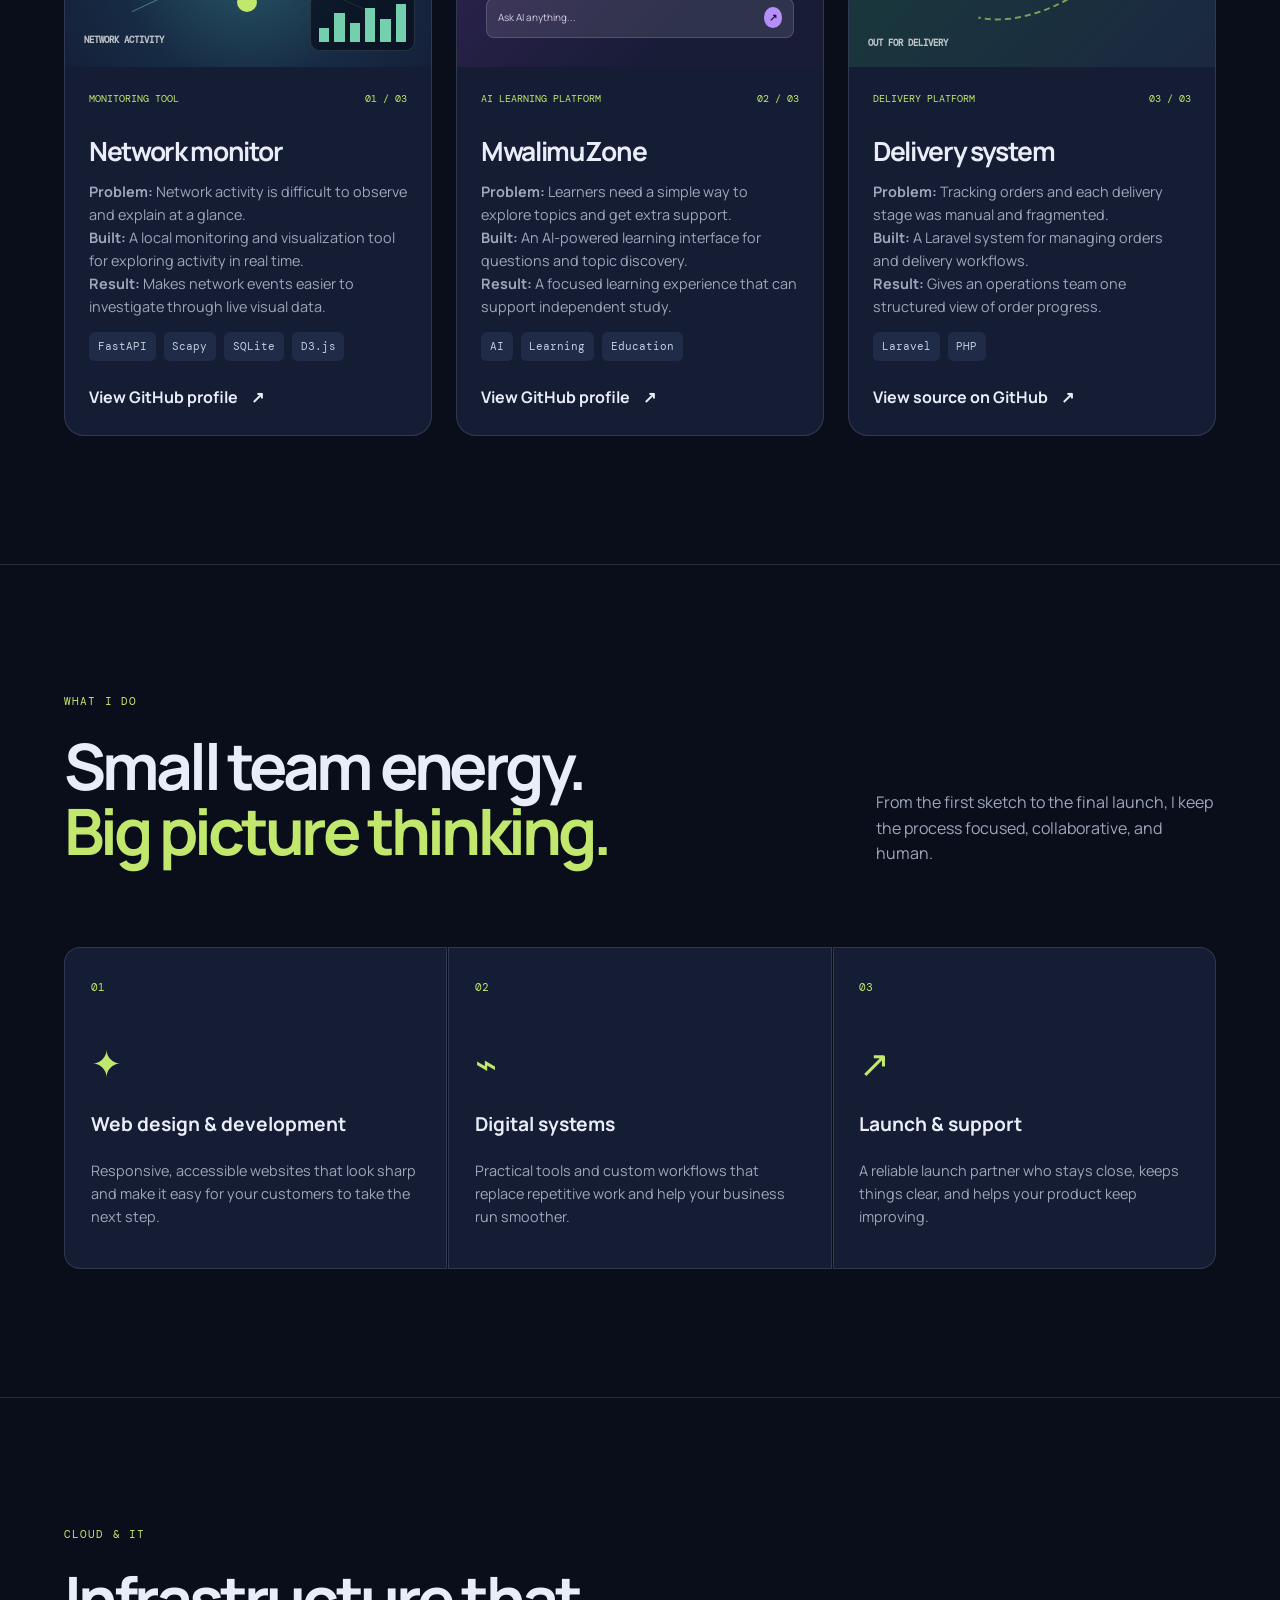
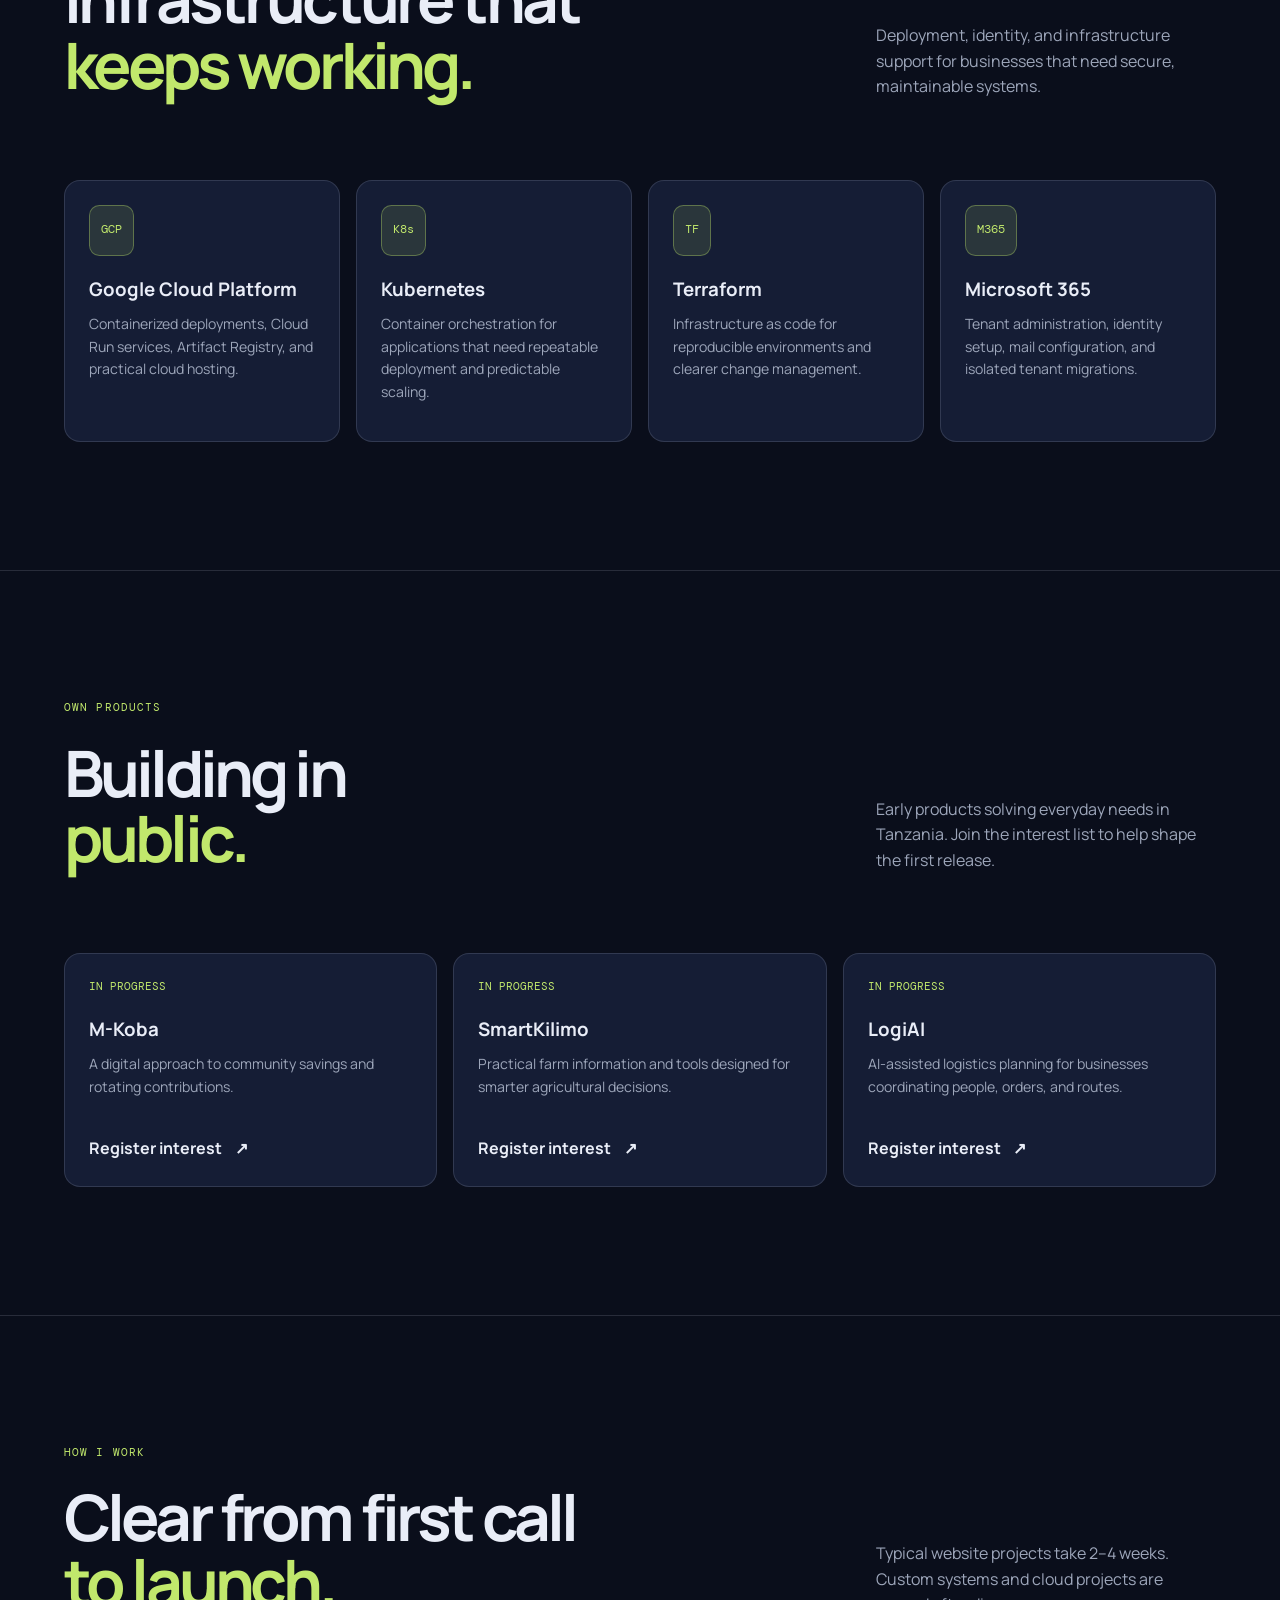
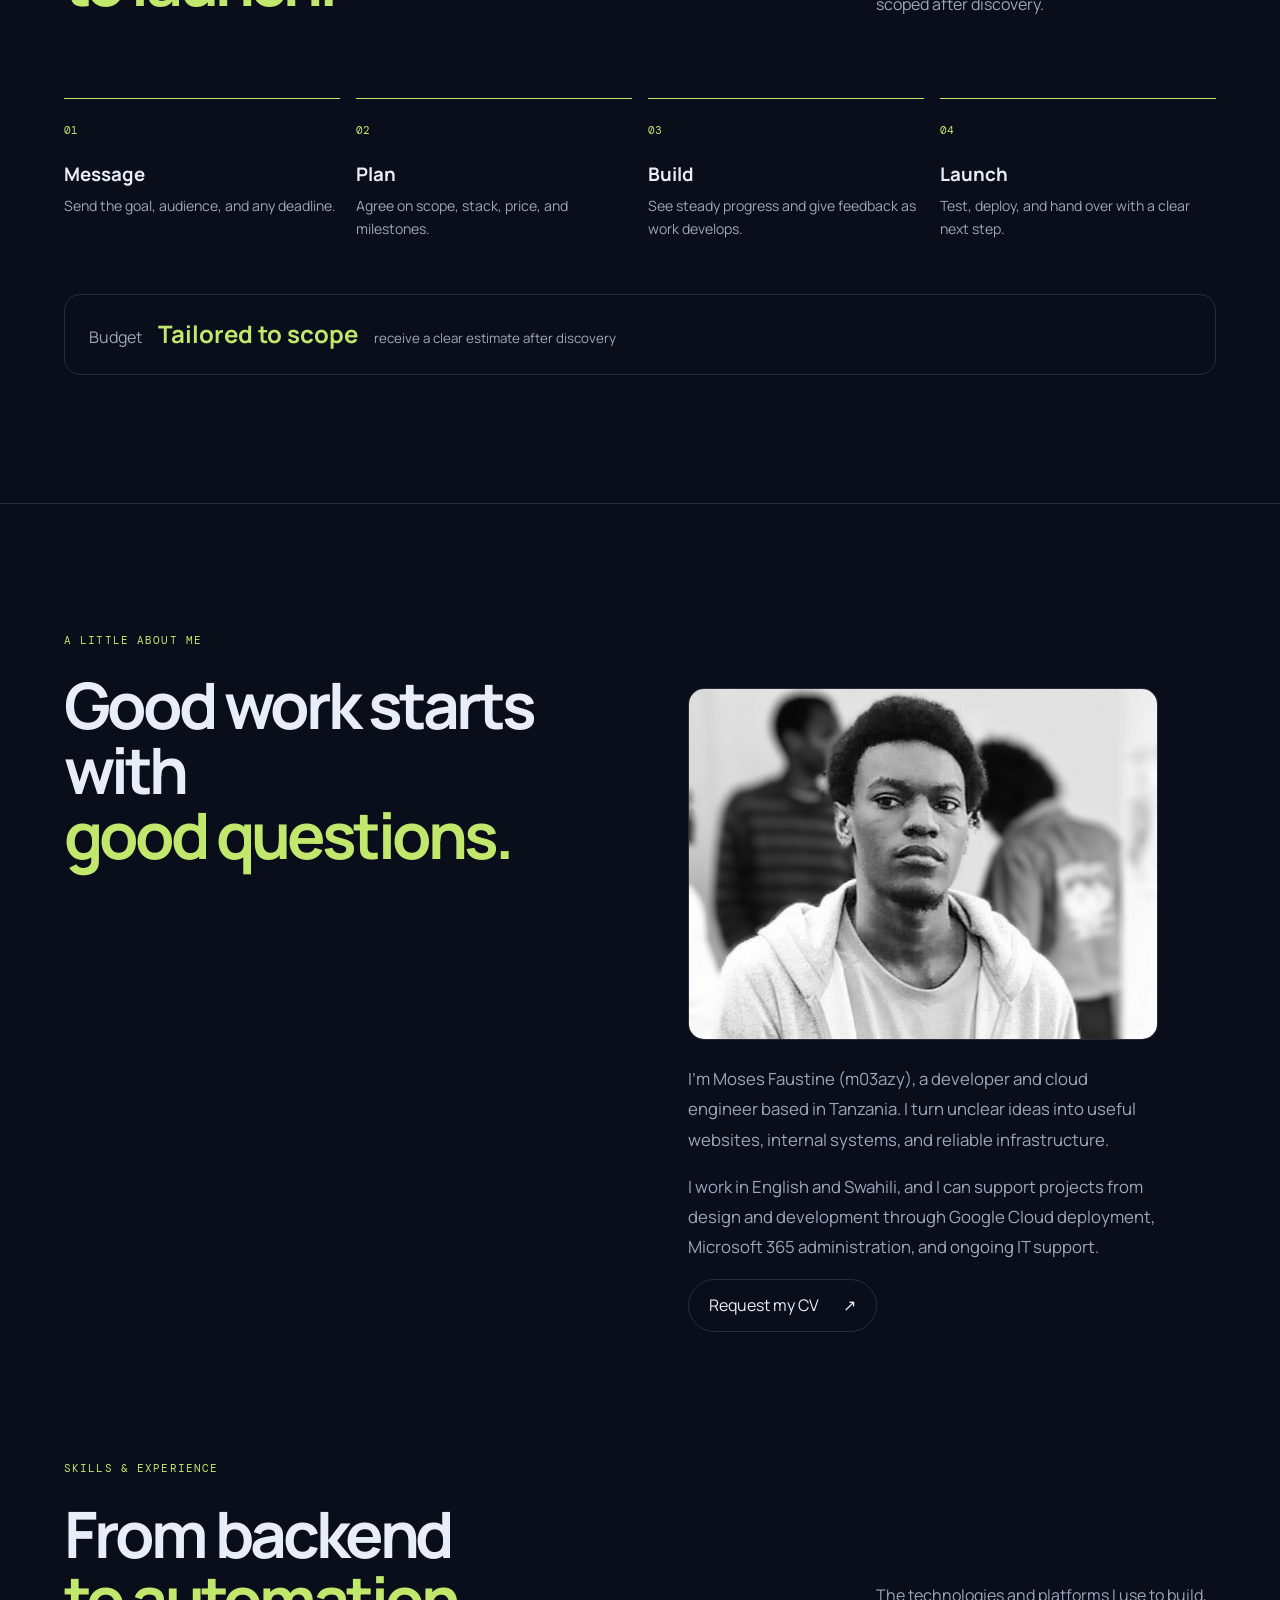
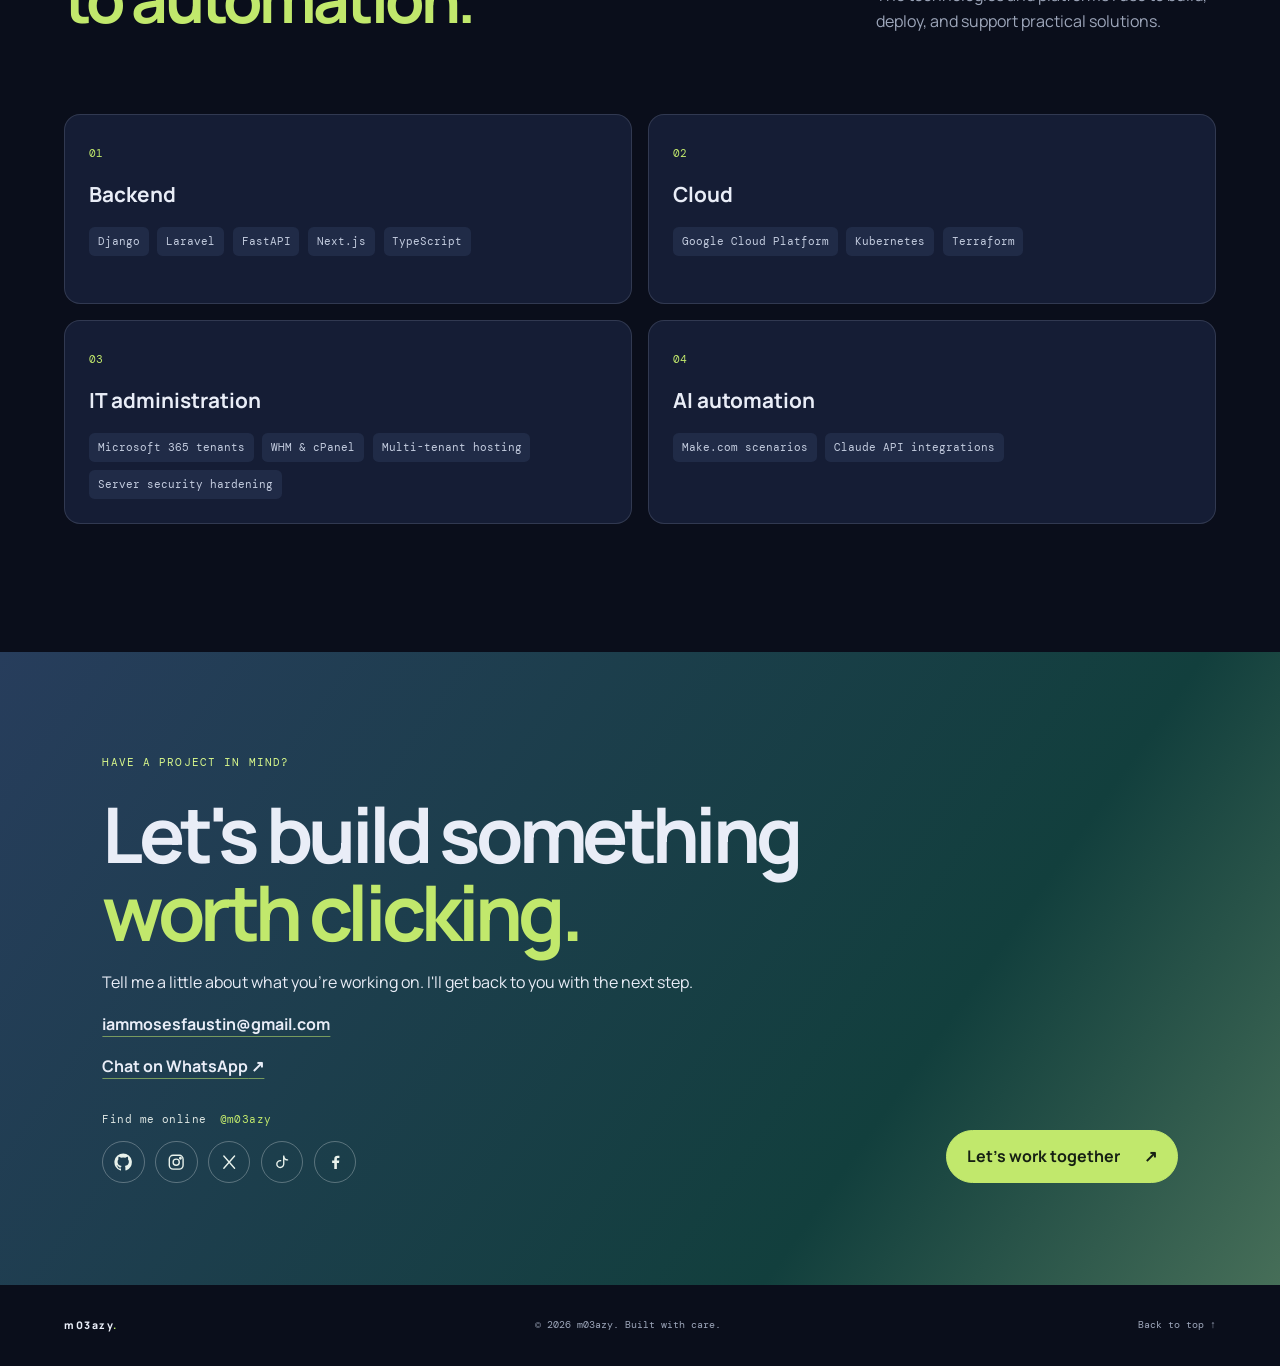
==== commit 38bb5e95: "Add internationalization support with English and Swahili translations" ====
--- a/index.html
+++ b/index.html
@@ -5,13 +5,20 @@
   <meta name="viewport" content="width=device-width, initial-scale=1.0">
   <meta name="description" content="m03azy builds fast, thoughtful websites and digital products for ambitious people and growing businesses.">
   <title>m03azy — Digital products that move your business forward</title>
+  <meta property="og:title" content="Moses Faustine — Developer & Cloud Engineer">
+  <meta property="og:description" content="Web development, cloud infrastructure, IT administration, and practical digital systems.">
+  <meta property="og:type" content="website">
+  <meta property="og:image" content="assets/headshot.jpg">
+  <meta name="twitter:card" content="summary_large_image">
+  <link rel="icon" href="assets/favicon.svg" type="image/svg+xml">
   <link rel="preconnect" href="https://fonts.googleapis.com">
   <link rel="preconnect" href="https://fonts.gstatic.com" crossorigin>
   <link href="https://fonts.googleapis.com/css2?family=DM+Mono:wght@400;500&family=Manrope:wght@400;500;600;700;800&display=swap" rel="stylesheet">
   <link rel="stylesheet" href="styles.css">
+  <script src="assets/i18n.js" defer></script>
 </head>
 <body>
-  <a class="skip-link" href="#main">Skip to content</a>
+  <a class="skip-link" href="#main" data-i18n="skip">Skip to content</a>
 
   <header class="site-header">
     <a class="brand" href="#top" aria-label="m03azy home">
@@ -19,26 +26,28 @@
       <span>m03azy<span class="brand-dot">.</span></span>
     </a>
     <nav aria-label="Page sections">
-      <a href="#work">Work</a>
-      <a href="#services">Services</a>
-      <a href="#about">About</a>
-      <a href="contact.html" class="nav-cta">Let's talk <span aria-hidden="true">↗</span></a>
+      <a href="#work" data-i18n="nav.work">Work</a>
+      <a href="#cloud" data-i18n="nav.cloud">Cloud</a>
+      <a href="#services" data-i18n="nav.services">Services</a>
+      <a href="#about" data-i18n="nav.about">About</a>
+      <a href="contact.html" class="nav-cta"><span data-i18n="nav.contact">Let's talk</span> <span aria-hidden="true">↗</span></a>
+      <button class="language-toggle" type="button" data-language-toggle aria-label="Switch to Swahili"><span data-language-label>EN</span></button>
     </nav>
   </header>
 
   <div id="top" class="hero">
     <div class="hero-copy">
-      <p class="eyebrow">Independent web studio <span class="eyebrow-line"></span></p>
-      <h1>Digital products<br><em>that move</em> people.</h1>
-      <p class="hero-intro">I design and build fast, clear websites for startups, freelancers, and local businesses ready to grow.</p>
+      <p class="eyebrow" data-i18n="hero.eyebrow">Independent web studio <span class="eyebrow-line"></span></p>
+      <h1 data-i18n="hero.title">Digital products<br><em>that move</em> people.</h1>
+      <p class="hero-intro" data-i18n="hero.intro">I design and build fast, clear websites for startups, freelancers, and local businesses ready to grow.</p>
       <div class="hero-actions">
-        <a class="button button-primary" href="#work">Explore my work <span aria-hidden="true">↓</span></a>
-        <a class="button button-quiet" href="contact.html">Start a project <span aria-hidden="true">↗</span></a>
+        <a class="button button-primary" href="#work"><span data-i18n="hero.work">Explore my work</span> <span aria-hidden="true">↓</span></a>
+        <a class="button button-quiet" href="contact.html"><span data-i18n="hero.start">Start a project</span> <span aria-hidden="true">↗</span></a>
       </div>
       <ul class="stats" aria-label="Highlights">
-        <li><strong>04</strong><span>Areas of<br>expertise</span></li>
-        <li><strong>03</strong><span>Featured<br>projects</span></li>
-        <li><strong>AI</strong><span>Automation &<br>integrations</span></li>
+        <li><strong>04</strong><span data-i18n="stats.expertise">Areas of<br>expertise</span></li>
+        <li><strong>03</strong><span data-i18n="stats.projects">Featured<br>projects</span></li>
+        <li><strong>AI</strong><span data-i18n="stats.ai">Automation &<br>integrations</span></li>
       </ul>
     </div>
     <div class="hero-art" aria-label="Abstract green and blue gradient artwork">
@@ -55,15 +64,15 @@
     <section id="work" class="section work-section">
       <div class="section-heading">
         <div>
-          <p class="eyebrow">Selected work <span class="eyebrow-line"></span></p>
-          <h2>Things I've<br><em>built.</em></h2>
+          <p class="eyebrow" data-i18n="work.eyebrow">Selected work <span class="eyebrow-line"></span></p>
+          <h2 data-i18n="work.title">Things I've<br><em>built.</em></h2>
         </div>
-        <p class="section-lede">Tools and platforms built to solve real problems, from understanding a network to learning with AI.</p>
+        <p class="section-lede" data-i18n="work.lede">Tools and platforms built to solve real problems, from understanding a network to learning with AI.</p>
       </div>
       <div class="filter-row" role="group" aria-label="Filter projects">
-        <button class="filter-button active" type="button" data-filter="all">All</button>
-        <button class="filter-button" type="button" data-filter="web">Websites</button>
-        <button class="filter-button" type="button" data-filter="system">Systems</button>
+        <button class="filter-button active" type="button" data-filter="all" data-i18n="filters.all">All</button>
+        <button class="filter-button" type="button" data-filter="web" data-i18n="filters.web">Websites</button>
+        <button class="filter-button" type="button" data-filter="system" data-i18n="filters.system">Systems</button>
       </div>
       <div class="project-grid">
         <article class="project-card project-featured" data-category="system">
@@ -71,9 +80,9 @@
           <div class="project-body">
             <div class="project-meta"><span>Monitoring tool</span><span>01 / 03</span></div>
             <h3>Network monitor</h3>
-            <p>A local network monitoring and visualization tool for exploring network activity in real time.</p>
+            <p data-i18n="project.network">Network activity is difficult to observe and explain at a glance.</p>
             <div class="tags"><span>FastAPI</span><span>Scapy</span><span>SQLite</span><span>D3.js</span></div>
-            <a class="text-link" href="contact.html">Discuss a similar project <span aria-hidden="true">↗</span></a>
+            <a class="text-link" href="https://github.com/m03azy" target="_blank" rel="noopener noreferrer">View GitHub profile <span aria-hidden="true">↗</span></a>
           </div>
         </article>
         <article class="project-card" data-category="web">
@@ -81,9 +90,9 @@
           <div class="project-body">
             <div class="project-meta"><span>AI learning platform</span><span>02 / 03</span></div>
             <h3>MwalimuZone</h3>
-            <p>An AI-powered learning platform that helps learners explore topics and get support as they study.</p>
+            <p data-i18n="project.mwalimu">Learners need a simple way to explore topics and get extra support.</p>
             <div class="tags"><span>AI</span><span>Learning</span><span>Education</span></div>
-            <a class="text-link" href="contact.html">Discuss a similar project <span aria-hidden="true">↗</span></a>
+            <a class="text-link" href="https://github.com/m03azy" target="_blank" rel="noopener noreferrer">View GitHub profile <span aria-hidden="true">↗</span></a>
           </div>
         </article>
         <article class="project-card" data-category="system">
@@ -91,9 +100,9 @@
           <div class="project-body">
             <div class="project-meta"><span>Delivery platform</span><span>03 / 03</span></div>
             <h3>Delivery system</h3>
-            <p>A delivery management system built with Laravel to coordinate orders and their delivery journey.</p>
+            <p data-i18n="project.delivery">Tracking orders and each delivery stage was manual and fragmented.</p>
             <div class="tags"><span>Laravel</span><span>PHP</span></div>
-            <a class="text-link" href="contact.html">Discuss a similar project <span aria-hidden="true">↗</span></a>
+            <a class="text-link" href="https://github.com/m03azy/productdelivery" target="_blank" rel="noopener noreferrer">View source on GitHub <span aria-hidden="true">↗</span></a>
           </div>
         </article>
       </div>
@@ -102,27 +111,71 @@
     <section id="services" class="section services-section">
       <div class="section-heading compact">
         <div>
-          <p class="eyebrow">What I do <span class="eyebrow-line"></span></p>
-          <h2>Small team energy.<br><em>Big picture thinking.</em></h2>
+          <p class="eyebrow" data-i18n="services.eyebrow">What I do <span class="eyebrow-line"></span></p>
+          <h2 data-i18n="services.title">Small team energy.<br><em>Big picture thinking.</em></h2>
         </div>
         <p class="section-lede">From the first sketch to the final launch, I keep the process focused, collaborative, and human.</p>
       </div>
       <div class="service-grid">
-        <article><span class="service-number">01</span><div class="service-icon">✦</div><h3>Web design & development</h3><p>Responsive, accessible websites that look sharp and make it easy for your customers to take the next step.</p></article>
-        <article><span class="service-number">02</span><div class="service-icon">⌁</div><h3>Digital systems</h3><p>Practical tools and custom workflows that replace repetitive work and help your business run smoother.</p></article>
-        <article><span class="service-number">03</span><div class="service-icon">↗</div><h3>Launch & support</h3><p>A reliable launch partner who stays close, keeps things clear, and helps your product keep improving.</p></article>
-      </div>
+        <article><span class="service-number">01</span><div class="service-icon">✦</div><h3 data-i18n="services.web.title">Web design & development</h3><p data-i18n="services.web.text">Responsive, accessible websites that look sharp and make it easy for your customers to take the next step.</p></article>
+        <article><span class="service-number">02</span><div class="service-icon">⌁</div><h3 data-i18n="services.system.title">Digital systems</h3><p data-i18n="services.system.text">Practical tools and custom workflows that replace repetitive work and help your business run smoother.</p></article>
+        <article><span class="service-number">03</span><div class="service-icon">↗</div><h3 data-i18n="services.launch.title">Launch & support</h3><p data-i18n="services.launch.text">A reliable launch partner who stays close, keeps things clear, and helps your product keep improving.</p></article>
+      </div>
+    </section>
+
+    <section id="cloud" class="section cloud-section">
+      <div class="section-heading compact">
+        <div><p class="eyebrow" data-i18n="cloud.eyebrow">Cloud & IT <span class="eyebrow-line"></span></p><h2 data-i18n="cloud.title">Infrastructure that<br><em>keeps working.</em></h2></div>
+        <p class="section-lede" data-i18n="cloud.lede">Deployment, identity, and infrastructure support for businesses that need secure, maintainable systems.</p>
+      </div>
+      <div class="cloud-grid">
+        <article><span class="cloud-icon">GCP</span><h3>Google Cloud Platform</h3><p data-i18n="cloud.gcp">Containerized deployments, Cloud Run services, Artifact Registry, and practical cloud hosting.</p></article>
+        <article><span class="cloud-icon">K8s</span><h3>Kubernetes</h3><p data-i18n="cloud.k8s">Container orchestration for applications that need repeatable deployment and predictable scaling.</p></article>
+        <article><span class="cloud-icon">TF</span><h3>Terraform</h3><p data-i18n="cloud.tf">Infrastructure as code for reproducible environments and clearer change management.</p></article>
+        <article><span class="cloud-icon">M365</span><h3>Microsoft 365</h3><p data-i18n="cloud.m365">Tenant administration, identity setup, mail configuration, and isolated tenant migrations.</p></article>
+      </div>
+    </section>
+
+    <section id="products" class="section products-section">
+      <div class="section-heading compact">
+        <div><p class="eyebrow" data-i18n="products.eyebrow">Own products <span class="eyebrow-line"></span></p><h2 data-i18n="products.title">Building in<br><em>public.</em></h2></div>
+        <p class="section-lede" data-i18n="products.lede">Early products solving everyday needs in Tanzania. Join the interest list to help shape the first release.</p>
+      </div>
+      <div class="product-grid">
+        <article><div class="product-status" data-i18n="products.status">In progress</div><h3>M-Koba</h3><p data-i18n="products.mkoba">A digital approach to community savings and rotating contributions.</p><a class="text-link" href="contact.html?interest=m-koba"><span data-i18n="products.register">Register interest</span> <span aria-hidden="true">↗</span></a></article>
+        <article><div class="product-status" data-i18n="products.status">In progress</div><h3>SmartKilimo</h3><p data-i18n="products.smartkilimo">Practical farm information and tools designed for smarter agricultural decisions.</p><a class="text-link" href="contact.html?interest=smartkilimo"><span data-i18n="products.register">Register interest</span> <span aria-hidden="true">↗</span></a></article>
+        <article><div class="product-status" data-i18n="products.status">In progress</div><h3>LogiAI</h3><p data-i18n="products.logiai">AI-assisted logistics planning for businesses coordinating people, orders, and routes.</p><a class="text-link" href="contact.html?interest=logiai"><span data-i18n="products.register">Register interest</span> <span aria-hidden="true">↗</span></a></article>
+      </div>
+    </section>
+
+    <section id="process" class="section process-section">
+      <div class="section-heading compact">
+        <div><p class="eyebrow" data-i18n="process.eyebrow">How I work <span class="eyebrow-line"></span></p><h2 data-i18n="process.title">Clear from first call<br><em>to launch.</em></h2></div>
+        <p class="section-lede" data-i18n="process.lede">Typical website projects take 2–4 weeks. Custom systems and cloud projects are scoped after discovery.</p>
+      </div>
+      <ol class="process-grid">
+        <li><span>01</span><h3 data-i18n="process.message">Message</h3><p data-i18n="process.message.text">Send the goal, audience, and any deadline.</p></li>
+        <li><span>02</span><h3 data-i18n="process.plan">Plan</h3><p data-i18n="process.plan.text">Agree on scope, stack, price, and milestones.</p></li>
+        <li><span>03</span><h3 data-i18n="process.build">Build</h3><p data-i18n="process.build.text">See steady progress and give feedback as work develops.</p></li>
+        <li><span>04</span><h3 data-i18n="process.launch">Launch</h3><p data-i18n="process.launch.text">Test, deploy, and hand over with a clear next step.</p></li>
+      </ol>
+      <p class="starting-price"><span data-i18n="process.budget">Budget</span><strong data-i18n="process.scope">Tailored to scope</strong><small data-i18n="process.estimate">receive a clear estimate after discovery</small></p>
     </section>
 
     <section id="about" class="section about-section">
-      <div class="about-statement"><p class="eyebrow">A little about me <span class="eyebrow-line"></span></p><h2>Good work starts with<br><em>good questions.</em></h2></div>
-      <div class="about-copy"><p>I'm m03azy, a developer who cares about the details behind a great first impression. I combine thoughtful design with clean, dependable code to create experiences that feel simple to use and built to last.</p><p>Whether you have a clear brief or just a starting point, I'll help you find the clearest path from idea to something real.</p><a class="text-link" href="contact.html">Let's make something useful <span aria-hidden="true">↗</span></a></div>
+      <div class="about-statement"><p class="eyebrow" data-i18n="about.eyebrow">A little about me <span class="eyebrow-line"></span></p><h2 data-i18n="about.title">Good work starts with<br><em>good questions.</em></h2></div>
+      <div class="about-copy">
+        <div class="headshot-frame"><img src="assets/headshot.jpg" alt="Moses Faustine" width="1600" height="1200"></div>
+        <p data-i18n="about.text1">I'm Moses Faustine (m03azy), a developer and cloud engineer based in Tanzania. I turn unclear ideas into useful websites, internal systems, and reliable infrastructure.</p>
+        <p data-i18n="about.text2">I work in English and Swahili, and I can support projects from design and development through Google Cloud deployment, Microsoft 365 administration, and ongoing IT support.</p>
+        <a class="button button-quiet" href="contact.html?subject=cv"><span data-i18n="about.cv">Request my CV</span> <span aria-hidden="true">↗</span></a>
+      </div>
     </section>
 
     <section id="skills" class="section stack-section">
       <div class="section-heading compact">
-        <div><p class="eyebrow">Skills & experience <span class="eyebrow-line"></span></p><h2>From backend<br><em>to automation.</em></h2></div>
-        <p class="section-lede">The technologies and platforms I use to build, deploy, and support practical solutions.</p>
+        <div><p class="eyebrow" data-i18n="skills.eyebrow">Skills & experience <span class="eyebrow-line"></span></p><h2 data-i18n="skills.title">From backend<br><em>to automation.</em></h2></div>
+        <p class="section-lede" data-i18n="skills.lede">The technologies and platforms I use to build, deploy, and support practical solutions.</p>
       </div>
       <div class="skills-grid">
         <article class="skill-card"><span class="service-number">01</span><h3>Backend</h3><div class="tags"><span>Django</span><span>Laravel</span><span>FastAPI</span><span>Next.js</span><span>TypeScript</span></div></article>
@@ -133,7 +186,9 @@
     </section>
 
     <section class="contact-section">
-      <div><p class="eyebrow">Have a project in mind? <span class="eyebrow-line"></span></p><h2>Let's build something<br><em>worth clicking.</em></h2><p>Tell me a little about what you're working on. I'll get back to you with the next step.</p>
+      <div><p class="eyebrow" data-i18n="contact.eyebrow">Have a project in mind? <span class="eyebrow-line"></span></p><h2 data-i18n="contact.title">Let's build something<br><em>worth clicking.</em></h2><p data-i18n="contact.text">Tell me a little about what you're working on. I'll get back to you with the next step.</p>
+        <a class="contact-direct" href="mailto:iammosesfaustin@gmail.com">iammosesfaustin@gmail.com</a>
+        <a class="contact-direct" href="https://wa.me/255711429059?text=Hi%20Moses%2C%20I%27d%20like%20to%20discuss%20a%20project." target="_blank" rel="noopener noreferrer"><span data-i18n="contact.whatsapp">Chat on WhatsApp</span> ↗</a>
         <div class="social-block">
           <p class="social-label">Find me online <span>@m03azy</span></p>
           <ul class="social-links" aria-label="Social profiles">
@@ -145,7 +200,7 @@
           </ul>
         </div>
       </div>
-      <a class="button button-light" href="contact.html">Let's work together <span aria-hidden="true">↗</span></a>
+      <a class="button button-light" href="contact.html"><span data-i18n="contact.button">Let's work together</span> <span aria-hidden="true">↗</span></a>
     </section>
   </main>
 
--- a/styles.css
+++ b/styles.css
@@ -10,71 +10,1280 @@
   --mono: "DM Mono", monospace;
 }
 
-* { box-sizing: border-box; }
-html { scroll-behavior: smooth; }
-body { margin: 0; background: var(--night); color: var(--ink); font-family: "Manrope", sans-serif; line-height: 1.6; }
-a { color: inherit; text-decoration: none; }
-button { font: inherit; }
-.skip-link { position: absolute; left: 1rem; top: -4rem; background: var(--lime); color: #101515; padding: .5rem 1rem; z-index: 20; }
-.skip-link:focus { top: 1rem; }
-.site-header { align-items: center; background: rgba(10,14,27,.88); border-bottom: 1px solid var(--line); display: flex; justify-content: space-between; padding: 1.15rem clamp(1.25rem, 5vw, 4.5rem); position: sticky; top: 0; z-index: 10; backdrop-filter: blur(18px); }
-.brand { align-items: center; display: flex; font-weight: 800; gap: .7rem; letter-spacing: .15em; }
-.brand-mark { align-items: center; background: linear-gradient(135deg, var(--lime), #5ec4a4); border-radius: 50%; color: #10151c; display: grid; font-size: .85rem; height: 2rem; place-items: center; width: 2rem; }
-.brand-dot { color: var(--lime); }
-nav { align-items: center; display: flex; gap: clamp(1rem, 3vw, 3rem); }
-nav a { color: var(--muted); font-size: .9rem; transition: color .2s ease; }
-nav a:hover, nav a:focus-visible { color: var(--ink); }
-nav .nav-cta { background: var(--violet); border-radius: 2rem; color: white; padding: .55rem 1.2rem; }
-.hero { border-bottom: 1px solid var(--line); display: grid; grid-template-columns: minmax(0, 1fr) minmax(280px, .75fr); min-height: 720px; padding: clamp(5rem, 10vw, 9rem) clamp(1.25rem, 8vw, 8rem) 2rem; position: relative; }
-.hero-copy { max-width: 700px; position: relative; z-index: 1; }
-.eyebrow { align-items: center; color: var(--lime); display: flex; font-family: var(--mono); font-size: .7rem; gap: .8rem; letter-spacing: .1em; margin: 0 0 1.4rem; text-transform: uppercase; }
-.eyebrow-line { background: currentColor; display: inline-block; height: 1px; opacity: .8; width: 3rem; }
-h1, h2, h3, p { margin-top: 0; }
-h1, h2 { font-weight: 700; letter-spacing: -.06em; line-height: 1.02; }
-h1 { font-size: clamp(3.5rem, 8vw, 7.6rem); margin-bottom: 1.8rem; }
-h2 { font-size: clamp(2.5rem, 5vw, 5rem); margin-bottom: 1.2rem; }
-h1 em, h2 em { color: var(--lime); font-style: normal; }
-.hero-intro { color: var(--muted); font-size: 1.08rem; max-width: 450px; }
-.hero-actions { display: flex; flex-wrap: wrap; gap: 1rem; margin: 2.4rem 0 5rem; }
-.button { border: 1px solid var(--line); border-radius: 2rem; display: inline-flex; gap: 1.5rem; padding: .8rem 1.25rem; transition: transform .2s ease, background .2s ease; }
-.button:hover { transform: translateY(-2px); }
-.button-primary { background: var(--lime); border-color: var(--lime); color: #152014; font-weight: 700; }
-.button-quiet { color: var(--ink); }
-.stats { border-top: 1px solid var(--line); display: flex; gap: clamp(1rem, 5vw, 4.5rem); list-style: none; margin: 0; padding: 1.5rem 0 0; }
-.stats li { align-items: center; display: flex; gap: .7rem; }
-.stats strong { color: var(--lime); font-family: var(--mono); font-size: 1.4rem; }
-.stats span { color: var(--muted); font-size: .7rem; line-height: 1.4; }
-.hero-art { align-items: center; background: radial-gradient(circle at 55% 40%, rgba(193,232,108,.8), transparent 8%), radial-gradient(circle at 55% 40%, #4b9990, #263c5a 34%, transparent 64%); display: flex; justify-content: center; min-height: 410px; overflow: hidden; position: relative; }
-.art-orbit { border: 1px solid rgba(193,232,108,.3); border-radius: 50%; height: 260px; position: absolute; transform: rotate(-35deg); width: 470px; }
-.orbit-two { border-color: rgba(154,122,255,.4); height: 410px; transform: rotate(45deg); width: 230px; }
-.art-core { align-items: center; background: #d7ed92; border-radius: 50%; box-shadow: 0 0 80px rgba(193,232,108,.8); color: #1c3e38; display: flex; font-size: 2rem; height: 110px; justify-content: center; width: 110px; }
-.art-label { color: #d7ed92; font-family: var(--mono); font-size: .62rem; letter-spacing: .12em; position: absolute; }
-.label-top { right: 3%; top: 20%; }.label-bottom { bottom: 17%; left: 2%; }
-.scroll-cue { align-items: center; bottom: 2rem; color: var(--muted); display: flex; font-family: var(--mono); font-size: .65rem; gap: .6rem; position: absolute; right: 8%; text-transform: uppercase; }.scroll-cue span { color: var(--lime); font-size: 1.2rem; }
-.section { margin: auto; max-width: 1440px; padding: clamp(5rem, 10vw, 9rem) clamp(1.25rem, 5vw, 4.5rem); }
-.section-heading { align-items: end; display: flex; justify-content: space-between; margin-bottom: 3rem; }.section-heading.compact { margin-bottom: 4rem; }
-.section-lede { color: var(--muted); max-width: 340px; }
-.filter-row { display: flex; gap: .5rem; margin-bottom: 1.5rem; }.filter-button { background: transparent; border: 1px solid var(--line); border-radius: 2rem; color: var(--muted); cursor: pointer; padding: .45rem .9rem; }.filter-button.active, .filter-button:hover { background: var(--lime); border-color: var(--lime); color: #162013; }
-.project-grid { display: grid; gap: 1.5rem; grid-template-columns: repeat(3, minmax(0, 1fr)); }.project-card { background: var(--panel); border: 1px solid var(--line); border-radius: 1.25rem; min-width: 0; overflow: hidden; transition: border-color .2s ease, transform .2s ease; }.project-card:hover { border-color: rgba(193,232,108,.55); transform: translateY(-4px); }
-.project-visual { align-items: center; display: flex; height: 220px; justify-content: center; overflow: hidden; position: relative; }.visual-network { background: radial-gradient(circle at 50% 48%, #285a68, #172b45 60%, #152038); }.visual-network::before, .visual-network::after { background: rgba(162,226,194,.45); content: ""; height: 1px; left: 15%; position: absolute; top: 50%; transform: rotate(24deg); width: 70%; }.visual-network::after { transform: rotate(-25deg); }.network-node { background: var(--lime); border: 5px solid rgba(193,232,108,.22); border-radius: 50%; height: 20px; position: absolute; width: 20px; z-index: 1; }.node-one { left: 21%; top: 30%; }.node-two { right: 24%; top: 31%; }.node-three { bottom: 25%; left: 47%; }.node-four { bottom: 34%; right: 17%; }.network-chart { align-items: end; background: rgba(9,16,30,.76); border: 1px solid var(--line); border-radius: .6rem; bottom: 1rem; display: flex; gap: 5px; height: 58px; padding: 8px; position: absolute; right: 1rem; width: 105px; }.network-chart span { background: #73cfad; flex: 1; height: 35%; }.network-chart span:nth-child(2) { height: 72%; }.network-chart span:nth-child(3) { height: 48%; }.network-chart span:nth-child(4) { height: 85%; }.network-chart span:nth-child(5) { height: 57%; }.network-chart span:nth-child(6) { height: 95%; }.visual-network b, .visual-delivery b { bottom: 1.2rem; color: rgba(255,255,255,.7); font-family: var(--mono); font-size: .58rem; left: 1.2rem; position: absolute; }.visual-mwalimu { align-items: flex-start; background: radial-gradient(circle at 78% 24%, rgba(181,129,255,.4), transparent 28%), linear-gradient(135deg, #322453, #181c37 70%); flex-direction: column; padding: 1.8rem; }.mwalimu-spark { color: #d7bcff; font-size: 1.5rem; }.mwalimu-label { color: #c8b4ef; font-family: var(--mono); font-size: .53rem; letter-spacing: .12em; margin-top: .8rem; }.visual-mwalimu strong { font-size: 2.3rem; letter-spacing: -.08em; line-height: 1.1; }.visual-mwalimu strong span { color: #c7a6ff; }.mwalimu-prompt { align-items: center; background: rgba(255,255,255,.1); border: 1px solid rgba(255,255,255,.15); border-radius: .5rem; color: #d5cee5; display: flex; font-size: .62rem; justify-content: space-between; margin-top: 1rem; padding: .55rem .7rem; width: 100%; }.mwalimu-prompt b { background: #b690fa; border-radius: 50%; color: #20183a; padding: .15rem .3rem; }.visual-delivery { background: radial-gradient(ellipse at 70% 20%, #577e63, transparent 38%), linear-gradient(135deg, #193c3b, #1b2840); }.delivery-path { border: 2px dashed rgba(193,232,108,.6); border-left-color: transparent; border-radius: 50%; height: 110px; position: absolute; transform: rotate(-24deg); width: 190px; }.delivery-pin { align-items: center; background: var(--lime); border-radius: 50%; color: #183a32; display: flex; height: 34px; justify-content: center; position: absolute; width: 34px; }.pin-start { left: 22%; top: 32%; }.pin-end { right: 22%; top: 47%; }.delivery-package { align-items: center; background: #d7b78a; border-radius: .45rem; color: #583f2b; display: flex; font-size: 1.5rem; height: 47px; justify-content: center; left: 47%; position: absolute; top: 25%; width: 47px; }.visual-delivery b { bottom: 1rem; }
-.project-body { padding: 1.5rem; }.project-meta { color: var(--lime); display: flex; font-family: var(--mono); font-size: .63rem; justify-content: space-between; text-transform: uppercase; }.project-card h3 { font-size: 1.65rem; letter-spacing: -.05em; margin: 1.4rem 0 .5rem; }.project-card p { color: var(--muted); font-size: .9rem; max-width: 430px; }.tags, .stack-list { display: flex; flex-wrap: wrap; gap: .5rem; }.tags span { background: #202b47; border-radius: .35rem; color: #c3ccdf; font-family: var(--mono); font-size: .68rem; padding: .35rem .55rem; }.text-link { display: inline-flex; font-weight: 700; gap: .8rem; margin-top: 1.5rem; }.text-link:hover { color: var(--lime); }
-.services-section { border-top: 1px solid var(--line); }.service-grid { display: grid; gap: 1px; grid-template-columns: repeat(3, 1fr); }.service-grid article { background: var(--panel); border: 1px solid var(--line); min-height: 300px; padding: 1.6rem; position: relative; }.service-grid article:first-child { border-radius: 1rem 0 0 1rem; }.service-grid article:last-child { border-radius: 0 1rem 1rem 0; }.service-number { color: var(--lime); font-family: var(--mono); font-size: .7rem; }.service-icon { color: var(--lime); font-size: 2.3rem; margin: 2.2rem 0 1rem; }.service-grid h3 { font-size: 1.2rem; }.service-grid p, .about-copy p { color: var(--muted); font-size: .9rem; }
-.about-section { align-items: start; border-top: 1px solid var(--line); display: grid; gap: 6rem; grid-template-columns: 1fr 1fr; }.about-copy { padding-top: 3.5rem; }.about-copy p { font-size: 1.05rem; line-height: 1.8; max-width: 470px; }.stack-section { padding-top: 0; }.skills-grid { display: grid; gap: 1rem; grid-template-columns: repeat(2, minmax(0, 1fr)); }.skill-card { background: var(--panel); border: 1px solid var(--line); border-radius: 1rem; min-height: 190px; padding: 1.5rem; }.skill-card h3 { font-size: 1.3rem; margin: .8rem 0 1rem; }.skill-card .tags { gap: .55rem; }.contact-section { align-items: end; background: linear-gradient(125deg, #273d5c, #123f3d 70%, #466e58); display: flex; justify-content: space-between; padding: clamp(4rem, 8vw, 7rem) clamp(1.25rem, 8vw, 8rem); }.contact-section h2 { font-size: clamp(2.8rem, 6vw, 6rem); }.contact-section > div > p:last-child { color: #cad7d4; max-width: 430px; }.button-light { background: var(--lime); border-color: var(--lime); color: #162013; font-weight: 700; white-space: nowrap; }.contact-section .eyebrow { color: #d8f78b; }footer { align-items: center; color: var(--muted); display: flex; font-family: var(--mono); font-size: .65rem; justify-content: space-between; padding: 2rem clamp(1.25rem, 5vw, 4.5rem); }footer > span:first-child { color: var(--ink); font-family: "Manrope", sans-serif; font-weight: 800; letter-spacing: .15em; }footer a:hover { color: var(--lime); }
+* {
+  box-sizing: border-box;
+}
+
+html {
+  scroll-behavior: smooth;
+}
+
+body {
+  margin: 0;
+  background: var(--night);
+  color: var(--ink);
+  font-family: "Manrope", sans-serif;
+  line-height: 1.6;
+}
+
+a {
+  color: inherit;
+  text-decoration: none;
+}
+
+button {
+  font: inherit;
+}
+
+.skip-link {
+  position: absolute;
+  left: 1rem;
+  top: -4rem;
+  background: var(--lime);
+  color: #101515;
+  padding: .5rem 1rem;
+  z-index: 20;
+}
+
+.skip-link:focus {
+  top: 1rem;
+}
+
+.site-header {
+  align-items: center;
+  background: rgba(10, 14, 27, .88);
+  border-bottom: 1px solid var(--line);
+  display: flex;
+  justify-content: space-between;
+  padding: 1.15rem clamp(1.25rem, 5vw, 4.5rem);
+  position: sticky;
+  top: 0;
+  z-index: 10;
+  backdrop-filter: blur(18px);
+}
+
+.brand {
+  align-items: center;
+  display: flex;
+  font-weight: 800;
+  gap: .7rem;
+  letter-spacing: .15em;
+}
+
+.brand-mark {
+  align-items: center;
+  background: linear-gradient(135deg, var(--lime), #5ec4a4);
+  border-radius: 50%;
+  color: #10151c;
+  display: grid;
+  font-size: .85rem;
+  height: 2rem;
+  place-items: center;
+  width: 2rem;
+}
+
+.brand-dot {
+  color: var(--lime);
+}
+
+nav {
+  align-items: center;
+  display: flex;
+  gap: clamp(1rem, 3vw, 3rem);
+}
+
+nav a {
+  color: var(--muted);
+  font-size: .9rem;
+  transition: color .2s ease;
+}
+
+nav a:hover,
+nav a:focus-visible {
+  color: var(--ink);
+}
+
+nav .nav-cta {
+  background: var(--violet);
+  border-radius: 2rem;
+  color: white;
+  padding: .55rem 1.2rem;
+}
+
+.language-toggle {
+  background: transparent;
+  border: 1px solid var(--line);
+  border-radius: 2rem;
+  color: var(--lime);
+  cursor: pointer;
+  font-family: var(--mono);
+  font-size: .68rem;
+  height: 2.2rem;
+  min-width: 2.2rem;
+  padding: 0 .65rem;
+}
+
+.language-toggle:hover,
+.language-toggle:focus-visible {
+  border-color: var(--lime);
+}
+
+.hero {
+  border-bottom: 1px solid var(--line);
+  display: grid;
+  grid-template-columns: minmax(0, 1fr) minmax(280px, .75fr);
+  min-height: 720px;
+  padding: clamp(5rem, 10vw, 9rem) clamp(1.25rem, 8vw, 8rem) 2rem;
+  position: relative;
+}
+
+.hero-copy {
+  max-width: 700px;
+  position: relative;
+  z-index: 1;
+}
+
+.eyebrow {
+  align-items: center;
+  color: var(--lime);
+  display: flex;
+  font-family: var(--mono);
+  font-size: .7rem;
+  gap: .8rem;
+  letter-spacing: .1em;
+  margin: 0 0 1.4rem;
+  text-transform: uppercase;
+}
+
+.eyebrow-line {
+  background: currentColor;
+  display: inline-block;
+  height: 1px;
+  opacity: .8;
+  width: 3rem;
+}
+
+h1,
+h2,
+h3,
+p {
+  margin-top: 0;
+}
+
+h1,
+h2 {
+  font-weight: 700;
+  letter-spacing: -.06em;
+  line-height: 1.02;
+}
+
+h1 {
+  font-size: clamp(3.5rem, 8vw, 7.6rem);
+  margin-bottom: 1.8rem;
+}
+
+h2 {
+  font-size: clamp(2.5rem, 5vw, 5rem);
+  margin-bottom: 1.2rem;
+}
+
+h1 em,
+h2 em {
+  color: var(--lime);
+  font-style: normal;
+}
+
+.hero-intro {
+  color: var(--muted);
+  font-size: 1.08rem;
+  max-width: 450px;
+}
+
+.hero-actions {
+  display: flex;
+  flex-wrap: wrap;
+  gap: 1rem;
+  margin: 2.4rem 0 5rem;
+}
+
+.button {
+  border: 1px solid var(--line);
+  border-radius: 2rem;
+  display: inline-flex;
+  gap: 1.5rem;
+  padding: .8rem 1.25rem;
+  transition: transform .2s ease, background .2s ease;
+}
+
+.button:hover {
+  transform: translateY(-2px);
+}
+
+.button-primary {
+  background: var(--lime);
+  border-color: var(--lime);
+  color: #152014;
+  font-weight: 700;
+}
+
+.button-quiet {
+  color: var(--ink);
+}
+
+.stats {
+  border-top: 1px solid var(--line);
+  display: flex;
+  gap: clamp(1rem, 5vw, 4.5rem);
+  list-style: none;
+  margin: 0;
+  padding: 1.5rem 0 0;
+}
+
+.stats li {
+  align-items: center;
+  display: flex;
+  gap: .7rem;
+}
+
+.stats strong {
+  color: var(--lime);
+  font-family: var(--mono);
+  font-size: 1.4rem;
+}
+
+.stats span {
+  color: var(--muted);
+  font-size: .7rem;
+  line-height: 1.4;
+}
+
+.hero-art {
+  align-items: center;
+  background: radial-gradient(circle at 55% 40%, rgba(193, 232, 108, .8), transparent 8%), radial-gradient(circle at 55% 40%, #4b9990, #263c5a 34%, transparent 64%);
+  display: flex;
+  justify-content: center;
+  min-height: 410px;
+  overflow: hidden;
+  position: relative;
+}
+
+.art-orbit {
+  animation: hero-orbit-wide 8s linear infinite;
+  border: 1px solid rgba(193, 232, 108, .55);
+  border-radius: 50%;
+  height: 260px;
+  position: absolute;
+  transform: rotate(-35deg);
+  width: 470px;
+}
+
+.art-orbit::after {
+  background: var(--lime);
+  border-radius: 50%;
+  box-shadow: 0 0 18px 5px rgba(193, 232, 108, .8);
+  content: "";
+  height: 12px;
+  left: 50%;
+  position: absolute;
+  top: -6px;
+  width: 12px;
+}
+
+.orbit-two {
+  animation: hero-orbit-tall 6s linear infinite;
+  border-color: rgba(185, 157, 255, .65);
+  height: 410px;
+  transform: rotate(45deg);
+  width: 230px;
+}
+
+.orbit-two::after {
+  background: #ba9dff;
+  box-shadow: 0 0 18px 5px rgba(154, 122, 255, .8);
+}
+
+.art-core {
+  align-items: center;
+  animation: hero-core-pulse 2s ease-in-out infinite;
+  background: #d7ed92;
+  border-radius: 50%;
+  box-shadow: 0 0 80px rgba(193, 232, 108, .8);
+  color: #1c3e38;
+  display: flex;
+  font-size: 2rem;
+  height: 110px;
+  justify-content: center;
+  width: 110px;
+}
+
+@keyframes hero-orbit-wide {
+  from {
+    transform: rotate(-35deg);
+  }
+
+  to {
+    transform: rotate(325deg);
+  }
+}
+
+@keyframes hero-orbit-tall {
+  from {
+    transform: rotate(45deg);
+  }
+
+  to {
+    transform: rotate(405deg);
+  }
+}
+
+@keyframes hero-core-pulse {
+
+  0%,
+  100% {
+    box-shadow: 0 0 55px rgba(193, 232, 108, .65);
+    transform: scale(.9);
+  }
+
+  50% {
+    box-shadow: 0 0 120px rgba(193, 232, 108, .95);
+    transform: scale(1.12);
+  }
+}
+
+.art-label {
+  color: #d7ed92;
+  font-family: var(--mono);
+  font-size: .62rem;
+  letter-spacing: .12em;
+  position: absolute;
+}
+
+.label-top {
+  right: 3%;
+  top: 20%;
+}
+
+.label-bottom {
+  bottom: 17%;
+  left: 2%;
+}
+
+.scroll-cue {
+  align-items: center;
+  bottom: 2rem;
+  color: var(--muted);
+  display: flex;
+  font-family: var(--mono);
+  font-size: .65rem;
+  gap: .6rem;
+  position: absolute;
+  right: 8%;
+  text-transform: uppercase;
+}
+
+.scroll-cue span {
+  color: var(--lime);
+  font-size: 1.2rem;
+}
+
+.section {
+  margin: auto;
+  max-width: 1440px;
+  padding: clamp(5rem, 10vw, 9rem) clamp(1.25rem, 5vw, 4.5rem);
+}
+
+.section-heading {
+  align-items: end;
+  display: flex;
+  justify-content: space-between;
+  margin-bottom: 3rem;
+}
+
+.section-heading.compact {
+  margin-bottom: 4rem;
+}
+
+.section-lede {
+  color: var(--muted);
+  max-width: 340px;
+}
+
+.filter-row {
+  display: flex;
+  gap: .5rem;
+  margin-bottom: 1.5rem;
+}
+
+.filter-button {
+  background: transparent;
+  border: 1px solid var(--line);
+  border-radius: 2rem;
+  color: var(--muted);
+  cursor: pointer;
+  padding: .45rem .9rem;
+}
+
+.filter-button.active,
+.filter-button:hover {
+  background: var(--lime);
+  border-color: var(--lime);
+  color: #162013;
+}
+
+.project-grid {
+  display: grid;
+  gap: 1.5rem;
+  grid-template-columns: repeat(3, minmax(0, 1fr));
+}
+
+.project-card {
+  background: var(--panel);
+  border: 1px solid var(--line);
+  border-radius: 1.25rem;
+  min-width: 0;
+  overflow: hidden;
+  transition: border-color .2s ease, transform .2s ease;
+}
+
+.project-card:hover {
+  border-color: rgba(193, 232, 108, .55);
+  transform: translateY(-4px);
+}
+
+.project-visual {
+  align-items: center;
+  display: flex;
+  height: 220px;
+  justify-content: center;
+  overflow: hidden;
+  position: relative;
+}
+
+.visual-network {
+  background: radial-gradient(circle at 50% 48%, #285a68, #172b45 60%, #152038);
+}
+
+.visual-network::before,
+.visual-network::after {
+  background: rgba(162, 226, 194, .45);
+  content: "";
+  height: 1px;
+  left: 15%;
+  position: absolute;
+  top: 50%;
+  transform: rotate(24deg);
+  width: 70%;
+}
+
+.visual-network::after {
+  transform: rotate(-25deg);
+}
+
+.network-node {
+  background: var(--lime);
+  border: 5px solid rgba(193, 232, 108, .22);
+  border-radius: 50%;
+  height: 20px;
+  position: absolute;
+  width: 20px;
+  z-index: 1;
+}
+
+.node-one {
+  left: 21%;
+  top: 30%;
+}
+
+.node-two {
+  right: 24%;
+  top: 31%;
+}
+
+.node-three {
+  bottom: 25%;
+  left: 47%;
+}
+
+.node-four {
+  bottom: 34%;
+  right: 17%;
+}
+
+.network-chart {
+  align-items: end;
+  background: rgba(9, 16, 30, .76);
+  border: 1px solid var(--line);
+  border-radius: .6rem;
+  bottom: 1rem;
+  display: flex;
+  gap: 5px;
+  height: 58px;
+  padding: 8px;
+  position: absolute;
+  right: 1rem;
+  width: 105px;
+}
+
+.network-chart span {
+  background: #73cfad;
+  flex: 1;
+  height: 35%;
+}
+
+.network-chart span:nth-child(2) {
+  height: 72%;
+}
+
+.network-chart span:nth-child(3) {
+  height: 48%;
+}
+
+.network-chart span:nth-child(4) {
+  height: 85%;
+}
+
+.network-chart span:nth-child(5) {
+  height: 57%;
+}
+
+.network-chart span:nth-child(6) {
+  height: 95%;
+}
+
+.visual-network b,
+.visual-delivery b {
+  bottom: 1.2rem;
+  color: rgba(255, 255, 255, .7);
+  font-family: var(--mono);
+  font-size: .58rem;
+  left: 1.2rem;
+  position: absolute;
+}
+
+.visual-mwalimu {
+  align-items: flex-start;
+  background: radial-gradient(circle at 78% 24%, rgba(181, 129, 255, .4), transparent 28%), linear-gradient(135deg, #322453, #181c37 70%);
+  flex-direction: column;
+  padding: 1.8rem;
+}
+
+.mwalimu-spark {
+  color: #d7bcff;
+  font-size: 1.5rem;
+}
+
+.mwalimu-label {
+  color: #c8b4ef;
+  font-family: var(--mono);
+  font-size: .53rem;
+  letter-spacing: .12em;
+  margin-top: .8rem;
+}
+
+.visual-mwalimu strong {
+  font-size: 2.3rem;
+  letter-spacing: -.08em;
+  line-height: 1.1;
+}
+
+.visual-mwalimu strong span {
+  color: #c7a6ff;
+}
+
+.mwalimu-prompt {
+  align-items: center;
+  background: rgba(255, 255, 255, .1);
+  border: 1px solid rgba(255, 255, 255, .15);
+  border-radius: .5rem;
+  color: #d5cee5;
+  display: flex;
+  font-size: .62rem;
+  justify-content: space-between;
+  margin-top: 1rem;
+  padding: .55rem .7rem;
+  width: 100%;
+}
+
+.mwalimu-prompt b {
+  background: #b690fa;
+  border-radius: 50%;
+  color: #20183a;
+  padding: .15rem .3rem;
+}
+
+.visual-delivery {
+  background: radial-gradient(ellipse at 70% 20%, #577e63, transparent 38%), linear-gradient(135deg, #193c3b, #1b2840);
+}
+
+.delivery-path {
+  border: 2px dashed rgba(193, 232, 108, .6);
+  border-left-color: transparent;
+  border-radius: 50%;
+  height: 110px;
+  position: absolute;
+  transform: rotate(-24deg);
+  width: 190px;
+}
+
+.delivery-pin {
+  align-items: center;
+  background: var(--lime);
+  border-radius: 50%;
+  color: #183a32;
+  display: flex;
+  height: 34px;
+  justify-content: center;
+  position: absolute;
+  width: 34px;
+}
+
+.pin-start {
+  left: 22%;
+  top: 32%;
+}
+
+.pin-end {
+  right: 22%;
+  top: 47%;
+}
+
+.delivery-package {
+  align-items: center;
+  background: #d7b78a;
+  border-radius: .45rem;
+  color: #583f2b;
+  display: flex;
+  font-size: 1.5rem;
+  height: 47px;
+  justify-content: center;
+  left: 47%;
+  position: absolute;
+  top: 25%;
+  width: 47px;
+}
+
+.visual-delivery b {
+  bottom: 1rem;
+}
+
+.project-body {
+  padding: 1.5rem;
+}
+
+.project-meta {
+  color: var(--lime);
+  display: flex;
+  font-family: var(--mono);
+  font-size: .63rem;
+  justify-content: space-between;
+  text-transform: uppercase;
+}
+
+.project-card h3 {
+  font-size: 1.65rem;
+  letter-spacing: -.05em;
+  margin: 1.4rem 0 .5rem;
+}
+
+.project-card p {
+  color: var(--muted);
+  font-size: .9rem;
+  max-width: 430px;
+}
+
+.tags,
+.stack-list {
+  display: flex;
+  flex-wrap: wrap;
+  gap: .5rem;
+}
+
+.tags span {
+  background: #202b47;
+  border-radius: .35rem;
+  color: #c3ccdf;
+  font-family: var(--mono);
+  font-size: .68rem;
+  padding: .35rem .55rem;
+}
+
+.text-link {
+  display: inline-flex;
+  font-weight: 700;
+  gap: .8rem;
+  margin-top: 1.5rem;
+}
+
+.text-link:hover {
+  color: var(--lime);
+}
+
+.services-section {
+  border-top: 1px solid var(--line);
+}
+
+.service-grid {
+  display: grid;
+  gap: 1px;
+  grid-template-columns: repeat(3, 1fr);
+}
+
+.service-grid article {
+  background: var(--panel);
+  border: 1px solid var(--line);
+  min-height: 300px;
+  padding: 1.6rem;
+  position: relative;
+}
+
+.service-grid article:first-child {
+  border-radius: 1rem 0 0 1rem;
+}
+
+.service-grid article:last-child {
+  border-radius: 0 1rem 1rem 0;
+}
+
+.service-number {
+  color: var(--lime);
+  font-family: var(--mono);
+  font-size: .7rem;
+}
+
+.service-icon {
+  color: var(--lime);
+  font-size: 2.3rem;
+  margin: 2.2rem 0 1rem;
+}
+
+.service-grid h3 {
+  font-size: 1.2rem;
+}
+
+.service-grid p,
+.about-copy p {
+  color: var(--muted);
+  font-size: .9rem;
+}
+
+.about-section {
+  align-items: start;
+  border-top: 1px solid var(--line);
+  display: grid;
+  gap: 6rem;
+  grid-template-columns: 1fr 1fr;
+}
+
+.about-copy {
+  padding-top: 3.5rem;
+}
+
+.about-copy p {
+  font-size: 1.05rem;
+  line-height: 1.8;
+  max-width: 470px;
+}
+
+.headshot-frame {
+  aspect-ratio: 4 / 3;
+  border: 1px solid var(--line);
+  border-radius: 1rem;
+  margin-bottom: 1.5rem;
+  max-width: 470px;
+  overflow: hidden;
+}
+
+.headshot-frame img {
+  height: 100%;
+  object-fit: cover;
+  width: 100%;
+}
+
+.cloud-section,
+.products-section,
+.process-section {
+  border-top: 1px solid var(--line);
+}
+
+.cloud-grid,
+.product-grid {
+  display: grid;
+  gap: 1rem;
+  grid-template-columns: repeat(4, 1fr);
+}
+
+.cloud-grid article,
+.product-grid article {
+  background: var(--panel);
+  border: 1px solid var(--line);
+  border-radius: 1rem;
+  padding: 1.5rem;
+}
+
+.cloud-icon {
+  align-items: center;
+  background: rgba(193, 232, 108, .12);
+  border: 1px solid rgba(193, 232, 108, .35);
+  border-radius: .65rem;
+  color: var(--lime);
+  display: inline-flex;
+  font-family: var(--mono);
+  font-size: .72rem;
+  height: 3.2rem;
+  justify-content: center;
+  padding: 0 .7rem;
+}
+
+.cloud-grid h3,
+.product-grid h3 {
+  margin: 1.2rem 0 .5rem;
+}
+
+.cloud-grid p,
+.product-grid p,
+.process-grid p {
+  color: var(--muted);
+  font-size: .88rem;
+}
+
+.product-grid {
+  grid-template-columns: repeat(3, 1fr);
+}
+
+.product-status {
+  color: var(--lime);
+  font-family: var(--mono);
+  font-size: .68rem;
+  text-transform: uppercase;
+}
+
+.process-grid {
+  display: grid;
+  gap: 1rem;
+  grid-template-columns: repeat(4, 1fr);
+  list-style: none;
+  margin: 0;
+  padding: 0;
+}
+
+.process-grid li {
+  border-top: 1px solid var(--lime);
+  padding-top: 1.1rem;
+}
+
+.process-grid li>span {
+  color: var(--lime);
+  font-family: var(--mono);
+  font-size: .68rem;
+}
+
+.process-grid h3 {
+  margin: 1.1rem 0 .35rem;
+}
+
+.starting-price {
+  align-items: baseline;
+  border: 1px solid var(--line);
+  border-radius: 1rem;
+  display: flex;
+  flex-wrap: wrap;
+  gap: 1rem;
+  margin: 2.5rem 0 0;
+  padding: 1.25rem 1.5rem;
+}
+
+.starting-price span,
+.starting-price small {
+  color: var(--muted);
+}
+
+.starting-price strong {
+  color: var(--lime);
+  font-size: 1.5rem;
+}
+
+.stack-section {
+  padding-top: 0;
+}
+
+.skills-grid {
+  display: grid;
+  gap: 1rem;
+  grid-template-columns: repeat(2, minmax(0, 1fr));
+}
+
+.skill-card {
+  background: var(--panel);
+  border: 1px solid var(--line);
+  border-radius: 1rem;
+  min-height: 190px;
+  padding: 1.5rem;
+}
+
+.skill-card h3 {
+  font-size: 1.3rem;
+  margin: .8rem 0 1rem;
+}
+
+.skill-card .tags {
+  gap: .55rem;
+}
+
+.contact-section {
+  align-items: end;
+  background: linear-gradient(125deg, #273d5c, #123f3d 70%, #466e58);
+  display: flex;
+  justify-content: space-between;
+  padding: clamp(4rem, 8vw, 7rem) clamp(1.25rem, 8vw, 8rem);
+}
+
+.contact-section h2 {
+  font-size: clamp(2.8rem, 6vw, 6rem);
+}
+
+.contact-section>div>p:last-child {
+  color: #cad7d4;
+  max-width: 430px;
+}
+
+.button-light {
+  background: var(--lime);
+  border-color: var(--lime);
+  color: #162013;
+  font-weight: 700;
+  white-space: nowrap;
+}
+
+.contact-section .eyebrow {
+  color: #d8f78b;
+}
+
+.contact-direct {
+  display: block;
+  font-weight: 700;
+  margin-top: 1rem;
+  text-decoration: underline;
+  text-decoration-color: rgba(193, 232, 108, .55);
+  text-underline-offset: .35rem;
+}
+
+.direct-contact {
+  display: grid;
+  gap: .75rem;
+  margin: 1.5rem 0;
+}
+
+.direct-contact a {
+  color: var(--lime);
+  font-weight: 700;
+}
+
+.form-success {
+  background: rgba(193, 232, 108, .12);
+  border: 1px solid rgba(193, 232, 108, .4);
+  border-radius: .55rem;
+  color: #dff7a7;
+  margin: 0 0 1.5rem;
+  padding: .8rem 1rem;
+}
+
+footer {
+  align-items: center;
+  color: var(--muted);
+  display: flex;
+  font-family: var(--mono);
+  font-size: .65rem;
+  justify-content: space-between;
+  padding: 2rem clamp(1.25rem, 5vw, 4.5rem);
+}
+
+footer>span:first-child {
+  color: var(--ink);
+  font-family: "Manrope", sans-serif;
+  font-weight: 800;
+  letter-spacing: .15em;
+}
+
+footer a:hover {
+  color: var(--lime);
+}
 
 @media (max-width: 800px) {
-  nav a:not(.nav-cta) { display: none; }.hero { display: block; min-height: auto; padding-top: 5rem; }.hero-art { margin: 4rem -1.25rem 5rem; min-height: 300px; }.scroll-cue { bottom: 1rem; }.stats { gap: 1rem; justify-content: space-between; }.stats li { align-items: start; flex-direction: column; gap: .2rem; }.stats strong { font-size: 1.2rem; }.section-heading, .about-section, .contact-section { display: block; }.section-lede { margin-top: 2rem; }.project-grid, .service-grid { grid-template-columns: 1fr; }.skills-grid { grid-template-columns: 1fr; }.service-grid article:first-child, .service-grid article:last-child { border-radius: 0; }.service-grid article:first-child { border-radius: 1rem 1rem 0 0; }.service-grid article:last-child { border-radius: 0 0 1rem 1rem; }.about-copy { padding-top: 1rem; }.contact-section .button { margin-top: 2rem; }footer { align-items: start; flex-direction: column; gap: 1rem; }
-}
-@media (max-width: 1050px) and (min-width: 801px) { .project-grid { grid-template-columns: repeat(2, minmax(0, 1fr)); } }
-@media (max-width: 460px) { h1 { font-size: 3.4rem; }.hero-actions { align-items: stretch; flex-direction: column; }.button { justify-content: space-between; }.stats { gap: .5rem; }.stats span { font-size: .6rem; }.project-visual { height: 210px; } }
-
-.contact-page { align-items: center; display: grid; gap: clamp(3rem, 8vw, 8rem); grid-template-columns: minmax(0, .9fr) minmax(320px, 1.1fr); margin: auto; max-width: 1280px; min-height: calc(100vh - 150px); padding: clamp(4rem, 8vw, 7rem) clamp(1.25rem, 8vw, 8rem); }
-.contact-page-intro h1 { font-size: clamp(3.5rem, 7vw, 6.5rem); }.contact-page-intro > p:not(.eyebrow) { color: var(--muted); max-width: 390px; }.contact-page-intro .text-link { margin-top: 1.2rem; }
-.social-block { margin-top: 2rem; }.social-label { color: #dce5e2; font-family: var(--mono); font-size: .68rem; letter-spacing: .04em; margin: 0 0 .75rem; }.social-label span { color: var(--lime); margin-left: .35rem; }
-.social-links { align-items: center; display: flex; flex-wrap: wrap; gap: .65rem; list-style: none; margin: 0; padding: 0; }.social-link { align-items: center; border: 1px solid rgba(255,255,255,.28); border-radius: 50%; color: #e9f2ec; display: inline-flex; height: 2.65rem; justify-content: center; transition: background .2s ease, border-color .2s ease, color .2s ease, transform .2s ease; width: 2.65rem; }.social-link:hover, .social-link:focus-visible { background: var(--lime); border-color: var(--lime); color: #172019; transform: translateY(-2px); }.social-link svg { fill: none; height: 1.15rem; stroke: currentColor; stroke-linecap: round; stroke-linejoin: round; stroke-width: 1.8; width: 1.15rem; }.social-links li:first-child svg, .social-links li:last-child svg { fill: currentColor; stroke: none; }
-.contact-form { background: var(--panel); border: 1px solid var(--line); border-radius: 1.25rem; display: flex; flex-direction: column; padding: clamp(1.5rem, 4vw, 3rem); }
-.contact-form label { color: var(--ink); font-size: .82rem; font-weight: 700; margin: 0 0 .45rem; }
-.contact-form input, .contact-form textarea { background: #0e1426; border: 1px solid var(--line); border-radius: .55rem; color: var(--ink); font: inherit; margin: 0 0 1.4rem; outline: none; padding: .85rem 1rem; resize: vertical; width: 100%; }
-.contact-form input::placeholder, .contact-form textarea::placeholder { color: #78839a; }
-.contact-form input:focus, .contact-form textarea:focus { border-color: var(--lime); box-shadow: 0 0 0 3px rgba(193,232,108,.12); }
-.contact-form button { align-self: flex-start; cursor: pointer; font: inherit; }
-@media (max-width: 800px) { .contact-page { display: block; min-height: auto; padding-bottom: 5rem; padding-top: 4rem; }.contact-page-intro { margin-bottom: 3rem; }.contact-form { padding: 1.5rem; } }
+  nav a:not(.nav-cta) {
+    display: none;
+  }
+
+  .hero {
+    display: block;
+    min-height: auto;
+    padding-top: 5rem;
+  }
+
+  .hero-art {
+    margin: 4rem -1.25rem 5rem;
+    min-height: 300px;
+  }
+
+  .scroll-cue {
+    bottom: 1rem;
+  }
+
+  .stats {
+    gap: 1rem;
+    justify-content: space-between;
+  }
+
+  .stats li {
+    align-items: start;
+    flex-direction: column;
+    gap: .2rem;
+  }
+
+  .stats strong {
+    font-size: 1.2rem;
+  }
+
+  .section-heading,
+  .about-section,
+  .contact-section {
+    display: block;
+  }
+
+  .section-lede {
+    margin-top: 2rem;
+  }
+
+  .project-grid,
+  .service-grid {
+    grid-template-columns: 1fr;
+  }
+
+  .skills-grid {
+    grid-template-columns: 1fr;
+  }
+
+  .service-grid article:first-child,
+  .service-grid article:last-child {
+    border-radius: 0;
+  }
+
+  .service-grid article:first-child {
+    border-radius: 1rem 1rem 0 0;
+  }
+
+  .service-grid article:last-child {
+    border-radius: 0 0 1rem 1rem;
+  }
+
+  .about-copy {
+    padding-top: 1rem;
+  }
+
+  .contact-section .button {
+    margin-top: 2rem;
+  }
+
+  footer {
+    align-items: start;
+    flex-direction: column;
+    gap: 1rem;
+  }
+}
+
+@media (max-width: 1050px) and (min-width: 801px) {
+  .project-grid {
+    grid-template-columns: repeat(2, minmax(0, 1fr));
+  }
+}
+
+@media (max-width: 460px) {
+  h1 {
+    font-size: 3.4rem;
+  }
+
+  .hero-actions {
+    align-items: stretch;
+    flex-direction: column;
+  }
+
+  .button {
+    justify-content: space-between;
+  }
+
+  .stats {
+    gap: .5rem;
+  }
+
+  .stats span {
+    font-size: .6rem;
+  }
+
+  .project-visual {
+    height: 210px;
+  }
+}
+
+.contact-page {
+  align-items: center;
+  display: grid;
+  gap: clamp(3rem, 8vw, 8rem);
+  grid-template-columns: minmax(0, .9fr) minmax(320px, 1.1fr);
+  margin: auto;
+  max-width: 1280px;
+  min-height: calc(100vh - 150px);
+  padding: clamp(4rem, 8vw, 7rem) clamp(1.25rem, 8vw, 8rem);
+}
+
+.contact-page-intro h1 {
+  font-size: clamp(3.5rem, 7vw, 6.5rem);
+}
+
+.contact-page-intro>p:not(.eyebrow) {
+  color: var(--muted);
+  max-width: 390px;
+}
+
+.contact-page-intro .text-link {
+  margin-top: 1.2rem;
+}
+
+.social-block {
+  margin-top: 2rem;
+}
+
+.social-label {
+  color: #dce5e2;
+  font-family: var(--mono);
+  font-size: .68rem;
+  letter-spacing: .04em;
+  margin: 0 0 .75rem;
+}
+
+.social-label span {
+  color: var(--lime);
+  margin-left: .35rem;
+}
+
+.social-links {
+  align-items: center;
+  display: flex;
+  flex-wrap: wrap;
+  gap: .65rem;
+  list-style: none;
+  margin: 0;
+  padding: 0;
+}
+
+.social-link {
+  align-items: center;
+  border: 1px solid rgba(255, 255, 255, .28);
+  border-radius: 50%;
+  color: #e9f2ec;
+  display: inline-flex;
+  height: 2.65rem;
+  justify-content: center;
+  transition: background .2s ease, border-color .2s ease, color .2s ease, transform .2s ease;
+  width: 2.65rem;
+}
+
+.social-link:hover,
+.social-link:focus-visible {
+  background: var(--lime);
+  border-color: var(--lime);
+  color: #172019;
+  transform: translateY(-2px);
+}
+
+.social-link svg {
+  fill: none;
+  height: 1.15rem;
+  stroke: currentColor;
+  stroke-linecap: round;
+  stroke-linejoin: round;
+  stroke-width: 1.8;
+  width: 1.15rem;
+}
+
+.social-links li:first-child svg,
+.social-links li:last-child svg {
+  fill: currentColor;
+  stroke: none;
+}
+
+.contact-form {
+  background: var(--panel);
+  border: 1px solid var(--line);
+  border-radius: 1.25rem;
+  display: flex;
+  flex-direction: column;
+  padding: clamp(1.5rem, 4vw, 3rem);
+}
+
+.contact-form label {
+  color: var(--ink);
+  font-size: .82rem;
+  font-weight: 700;
+  margin: 0 0 .45rem;
+}
+
+.contact-form input,
+.contact-form textarea {
+  background: #0e1426;
+  border: 1px solid var(--line);
+  border-radius: .55rem;
+  color: var(--ink);
+  font: inherit;
+  margin: 0 0 1.4rem;
+  outline: none;
+  padding: .85rem 1rem;
+  resize: vertical;
+  width: 100%;
+}
+
+.contact-form input::placeholder,
+.contact-form textarea::placeholder {
+  color: #78839a;
+}
+
+.contact-form input:focus,
+.contact-form textarea:focus {
+  border-color: var(--lime);
+  box-shadow: 0 0 0 3px rgba(193, 232, 108, .12);
+}
+
+.contact-form button {
+  align-self: flex-start;
+  cursor: pointer;
+  font: inherit;
+}
+
+@media (max-width: 800px) {
+  .contact-page {
+    display: block;
+    min-height: auto;
+    padding-bottom: 5rem;
+    padding-top: 4rem;
+  }
+
+  .contact-page-intro {
+    margin-bottom: 3rem;
+  }
+
+  .cloud-grid,
+  .product-grid,
+  .process-grid {
+    grid-template-columns: 1fr;
+  }
+
+  .contact-form {
+    padding: 1.5rem;
+  }
+}
+
+@media (prefers-reduced-motion: reduce) {
+
+  .art-orbit,
+  .art-core {
+    animation: none;
+  }
+}
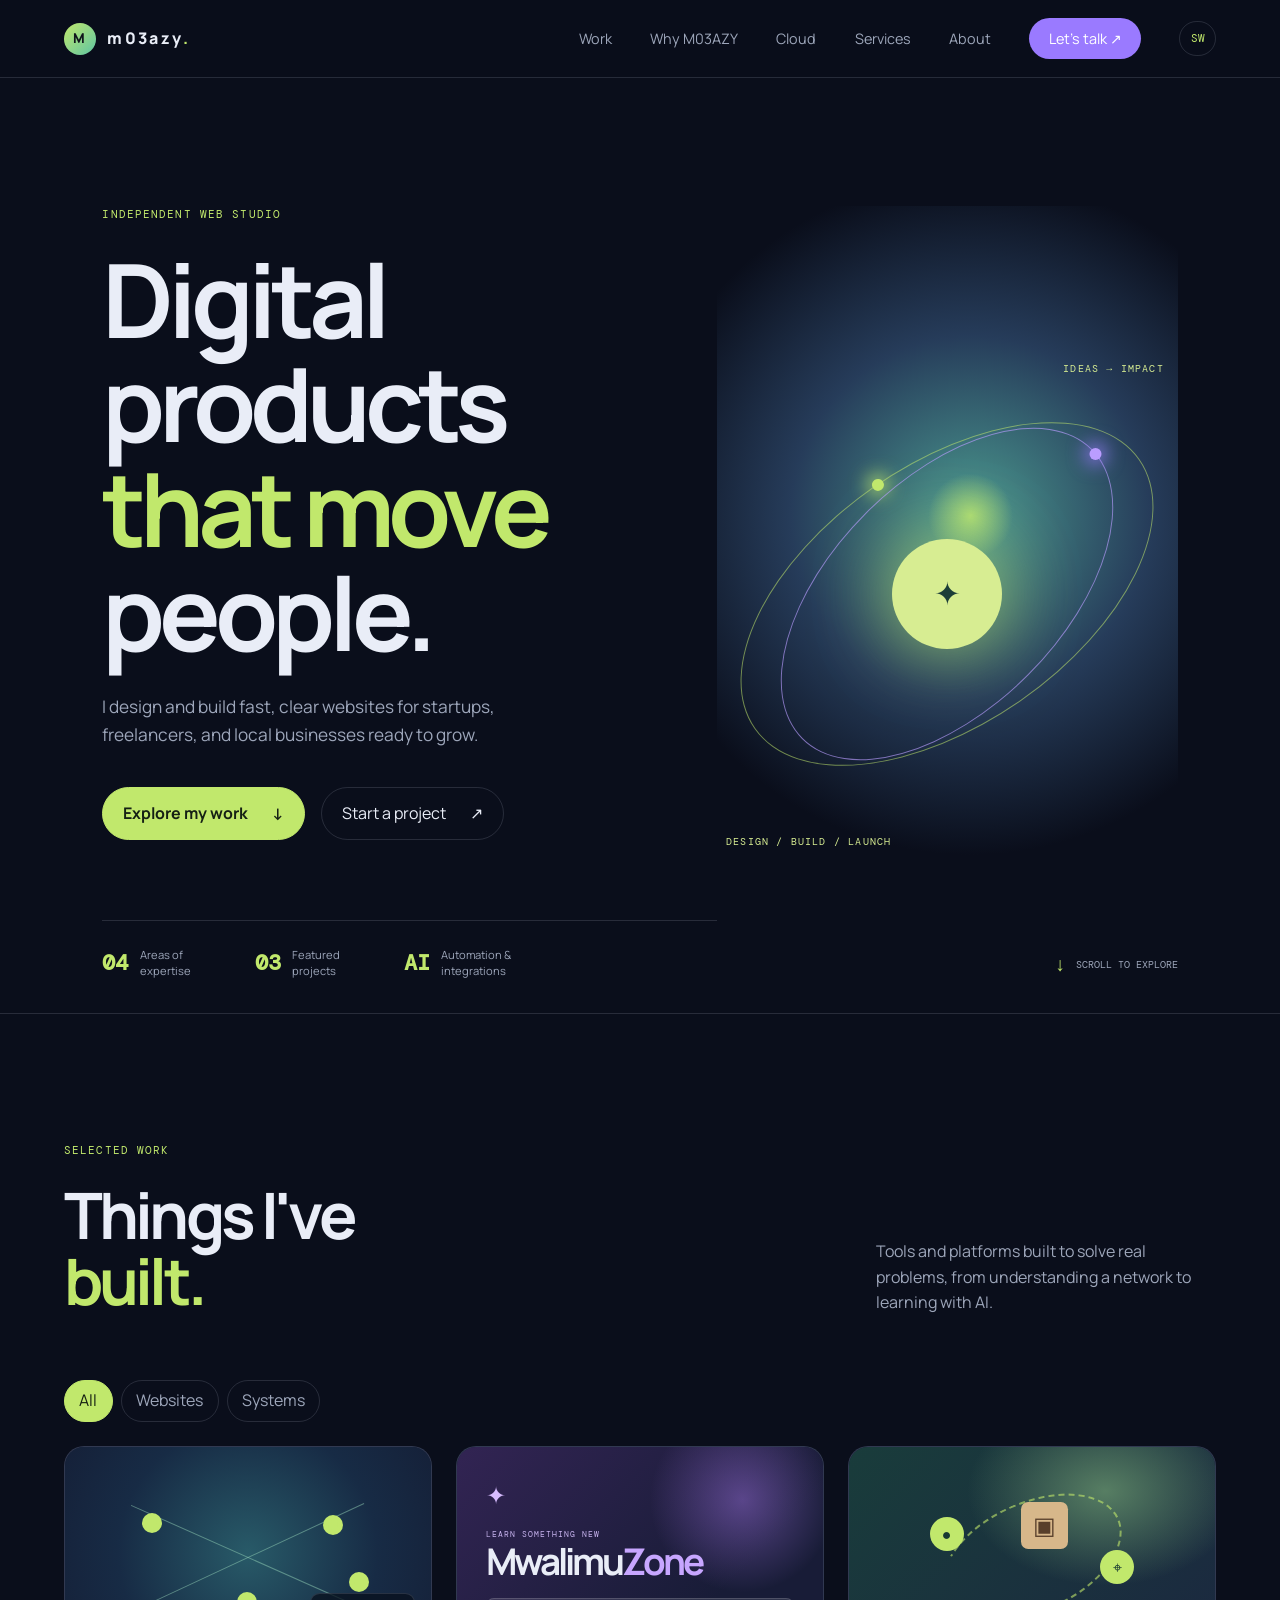
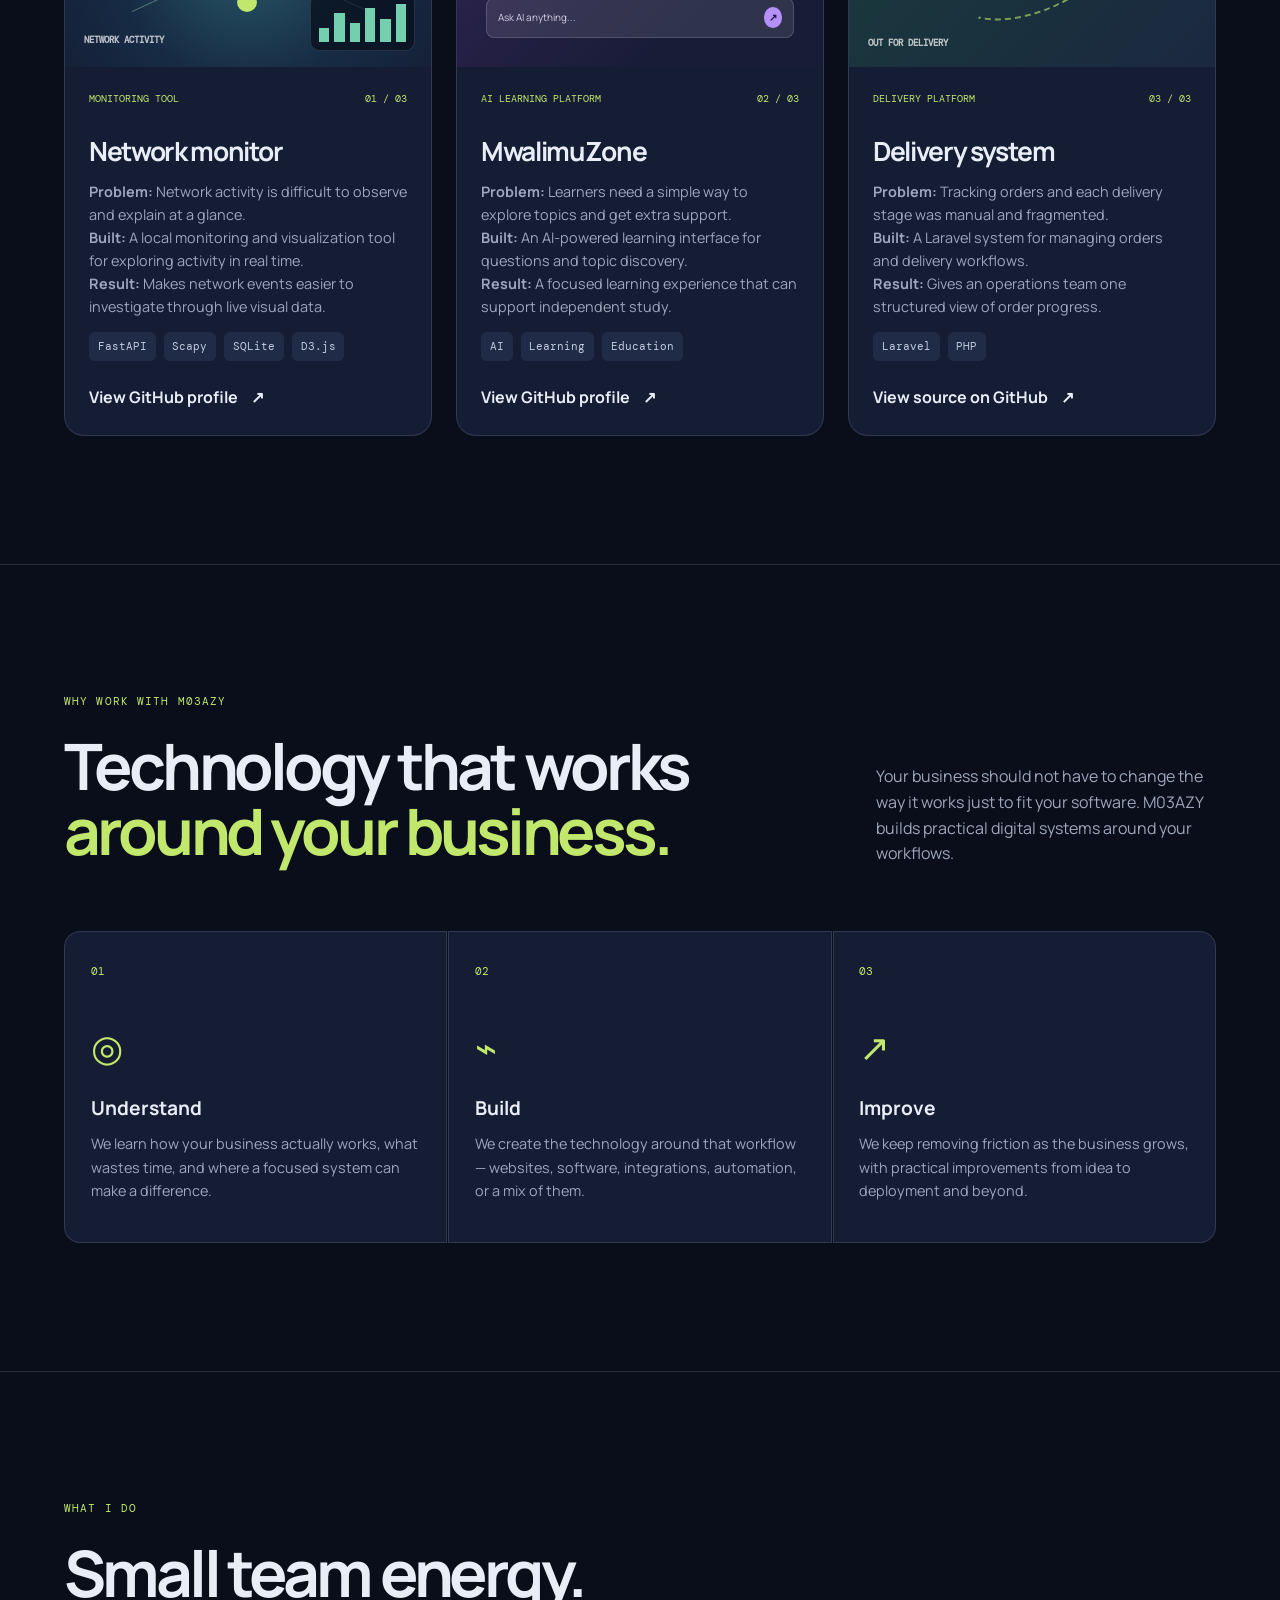
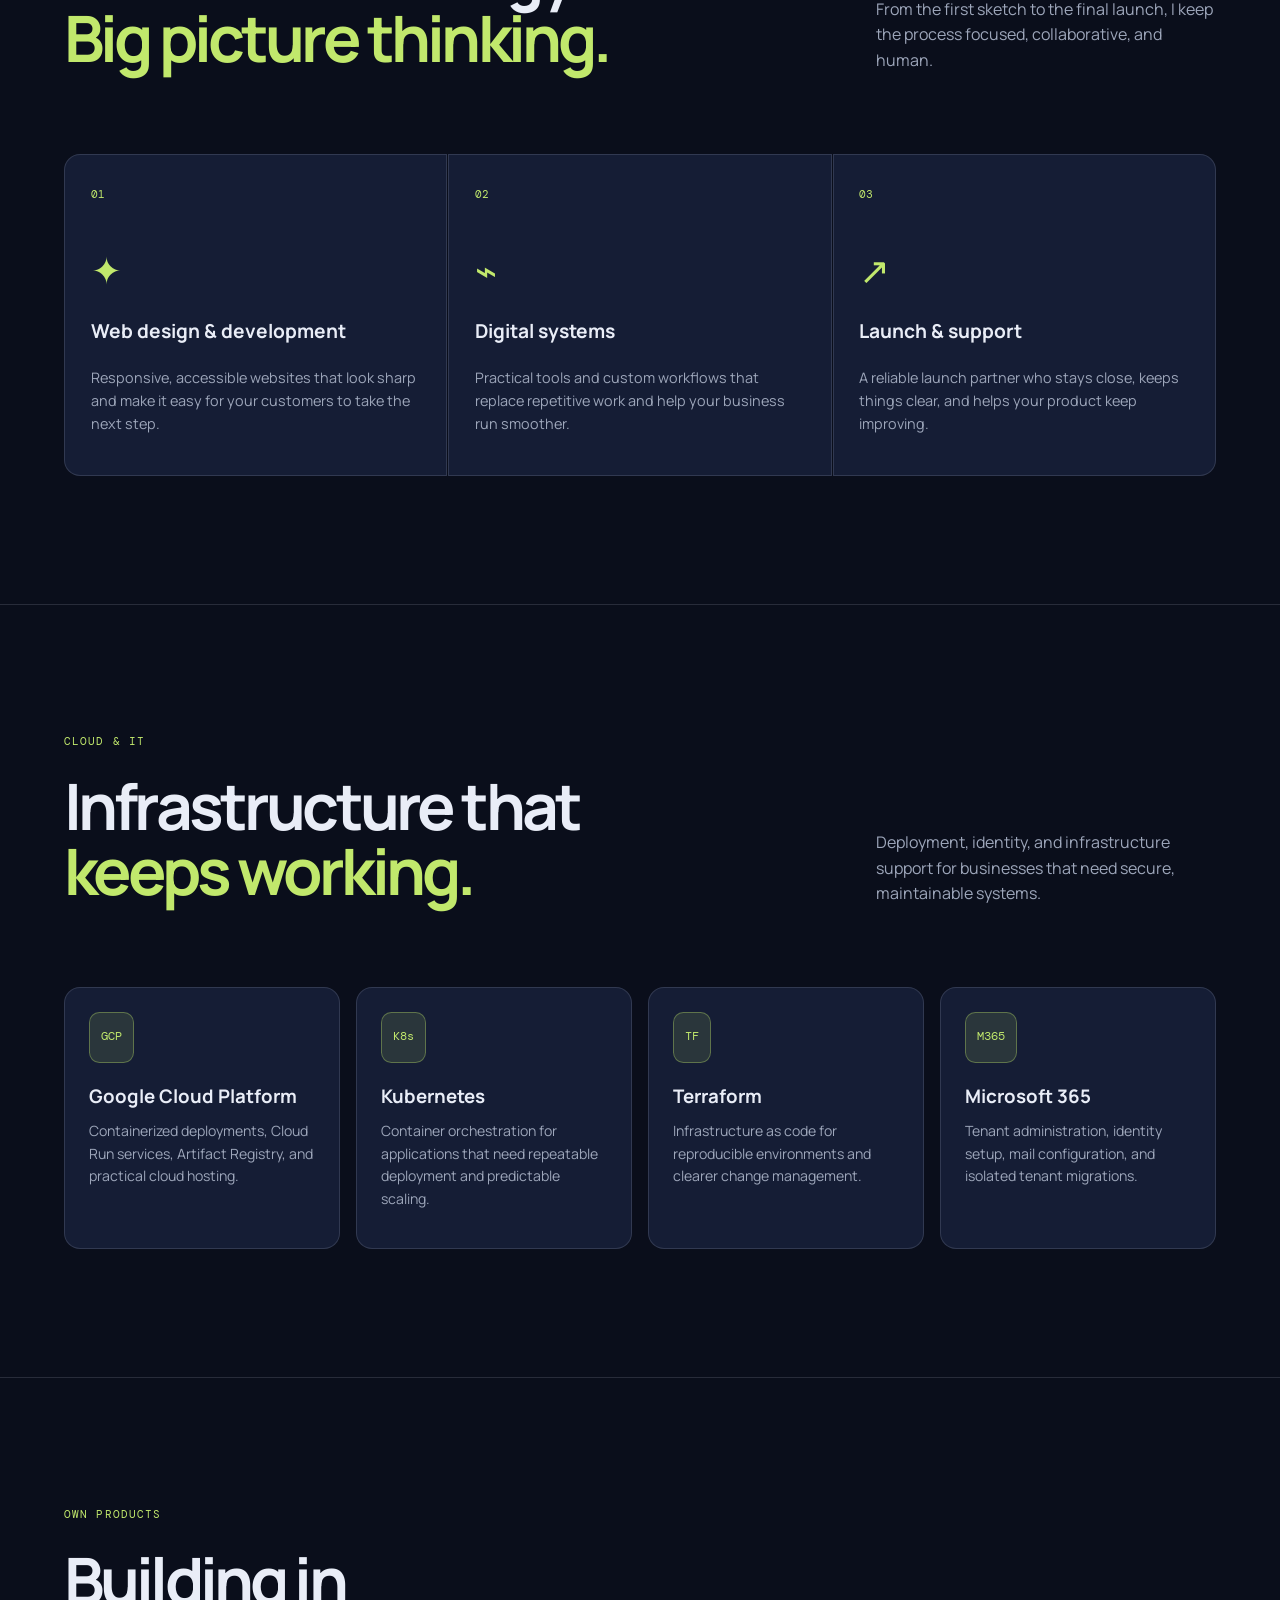
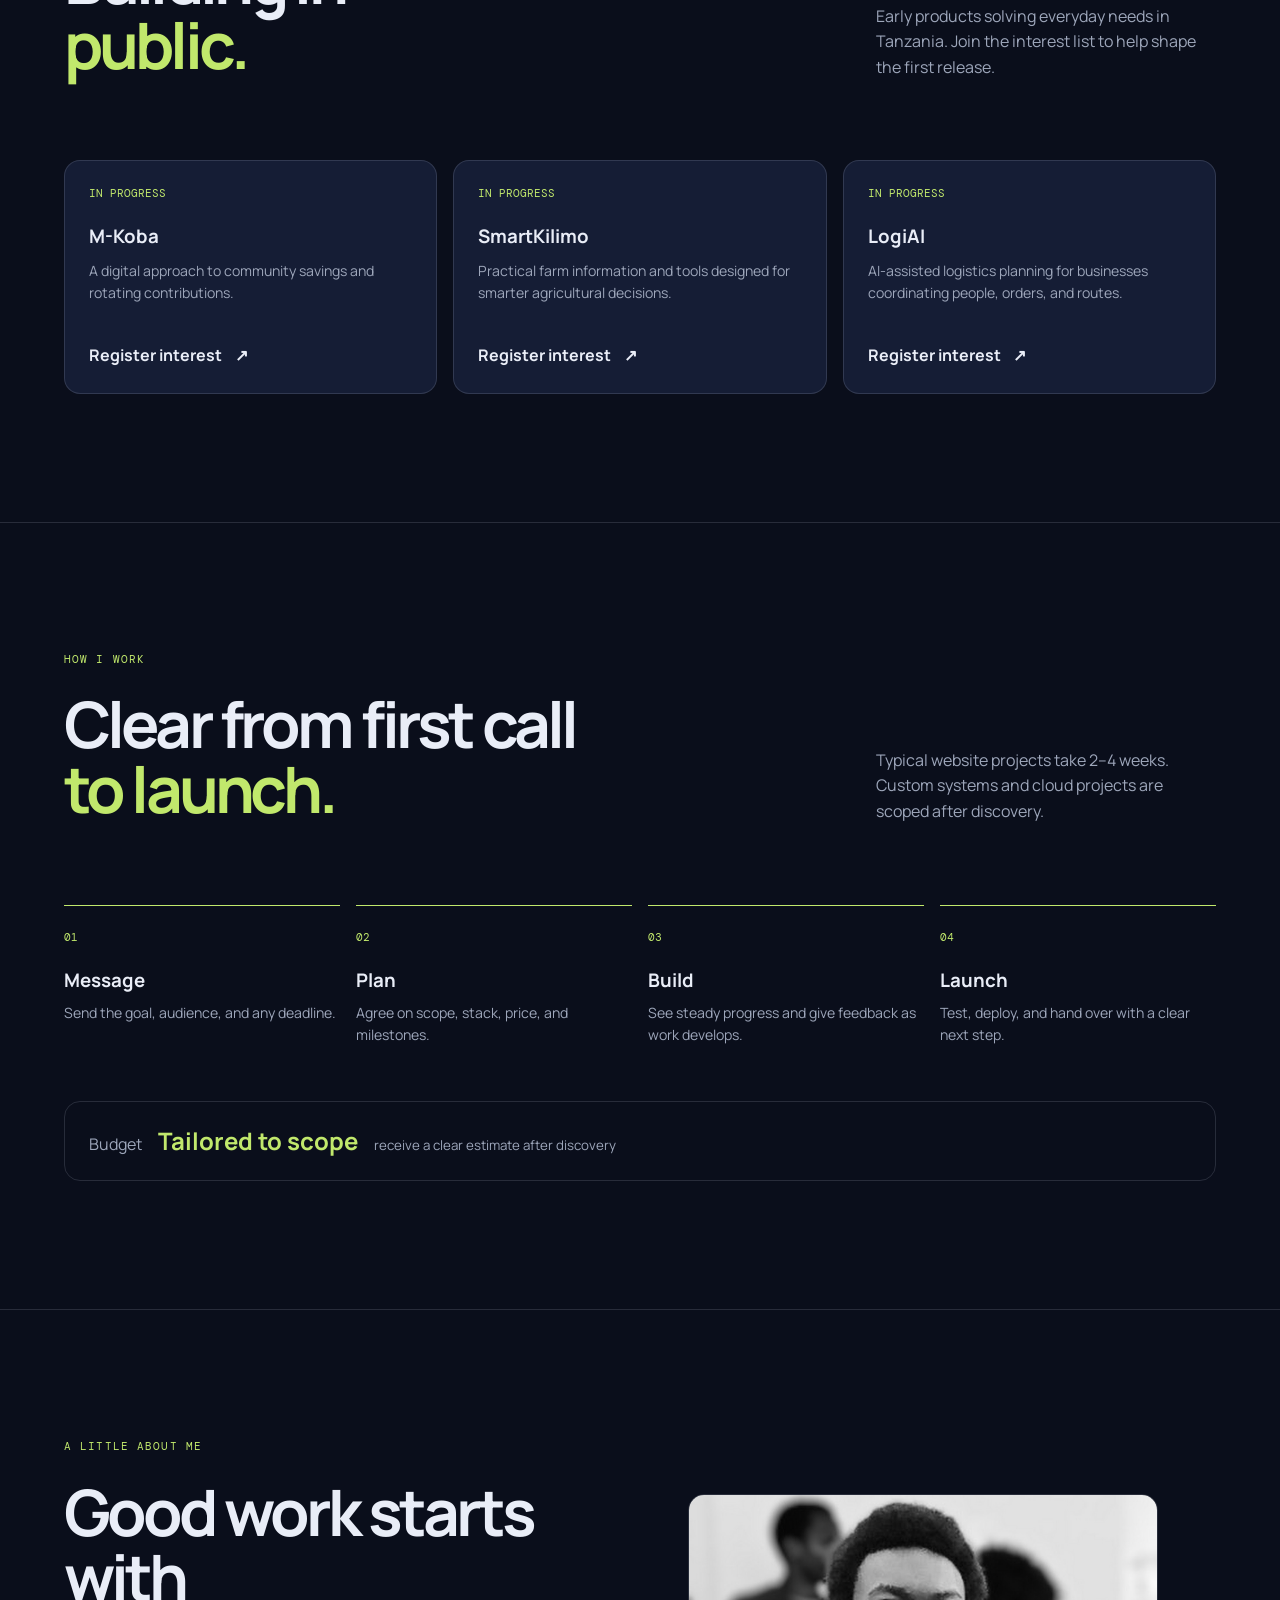
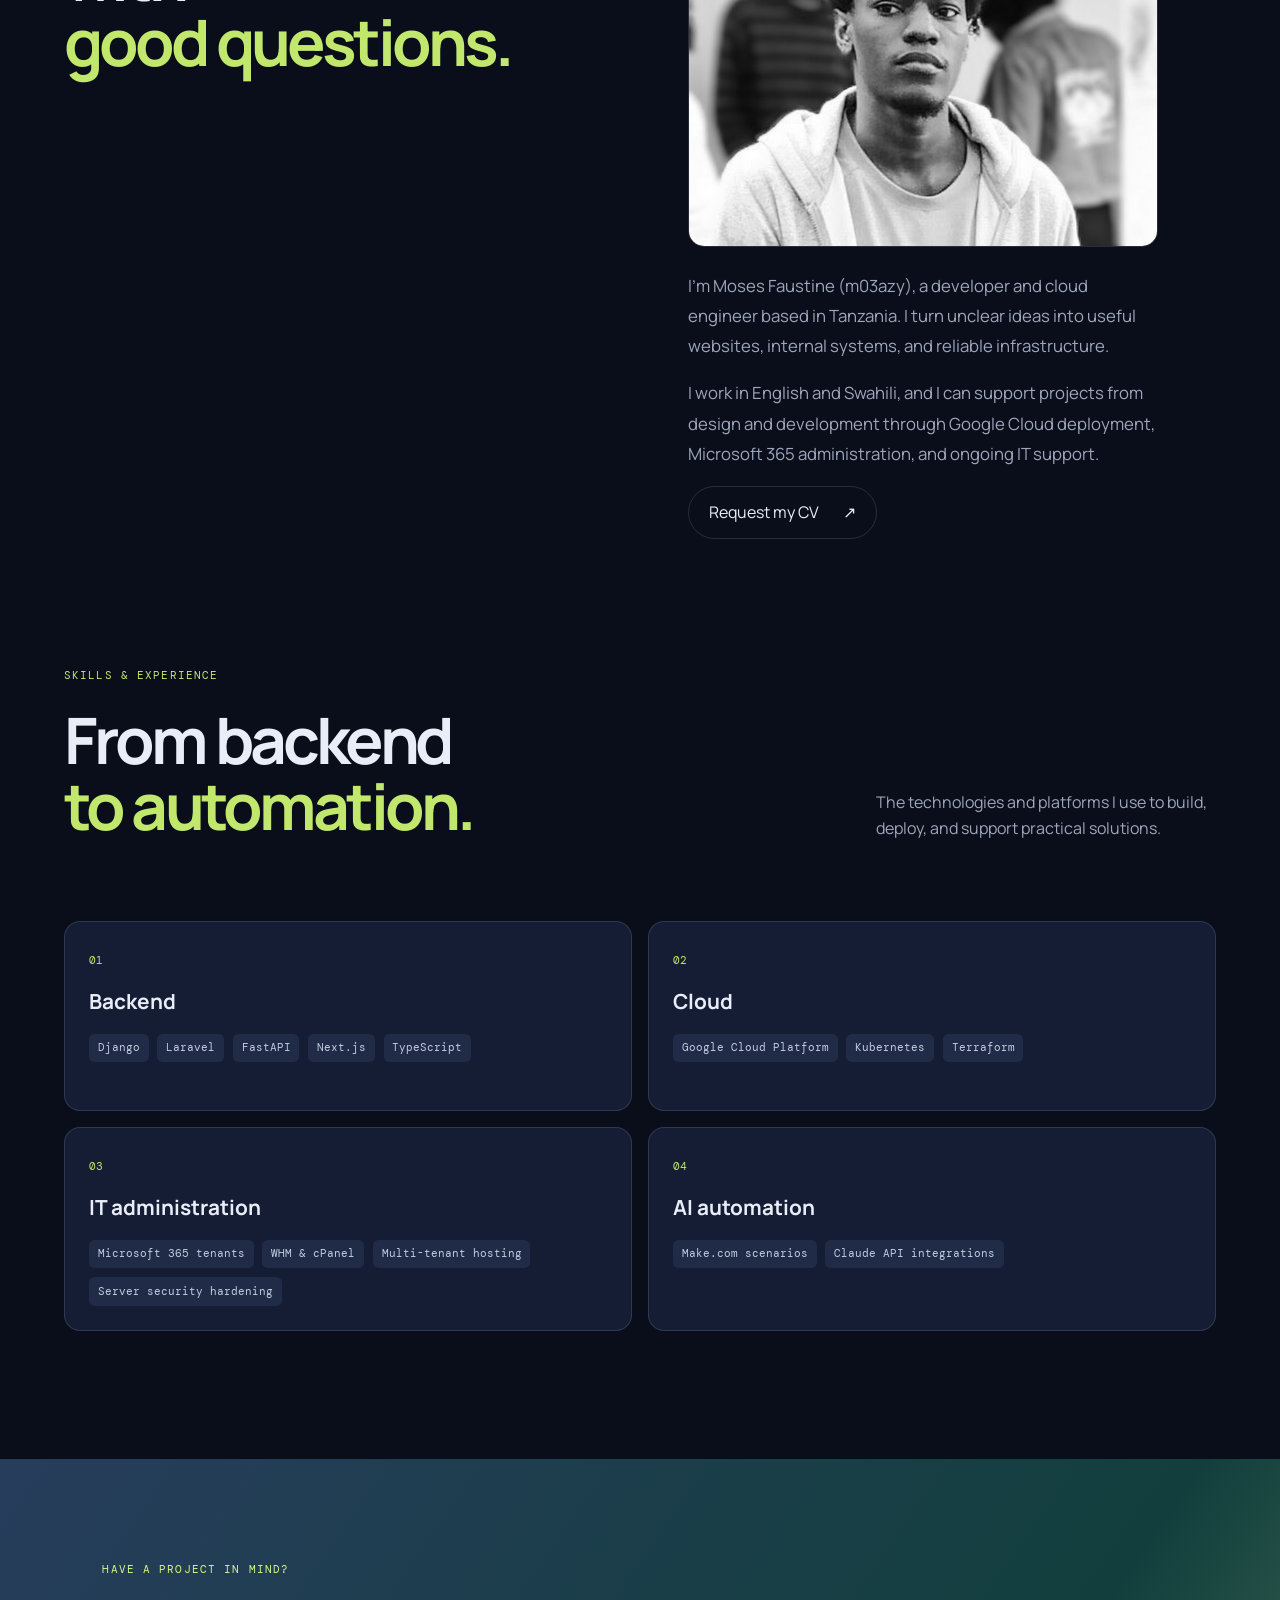
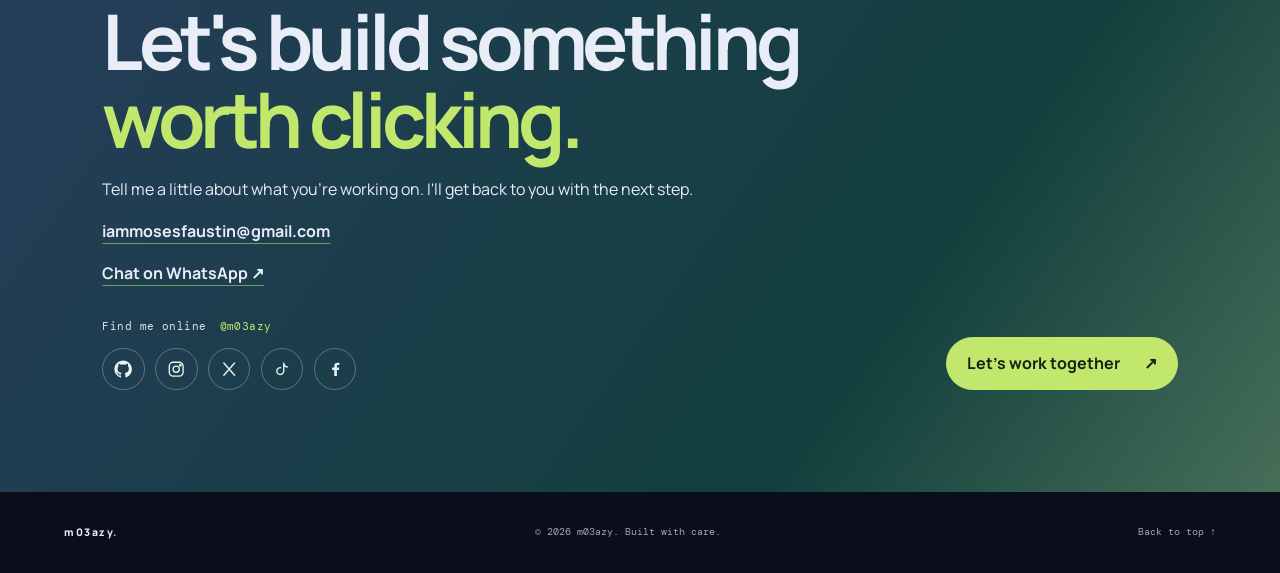
==== commit c224603e: "Add 'Why M03AZY' section with corresponding styles and translations" ====
--- a/index.html
+++ b/index.html
@@ -27,6 +27,7 @@
     </a>
     <nav aria-label="Page sections">
       <a href="#work" data-i18n="nav.work">Work</a>
+      <a href="#why" data-i18n="nav.why">Why M03AZY</a>
       <a href="#cloud" data-i18n="nav.cloud">Cloud</a>
       <a href="#services" data-i18n="nav.services">Services</a>
       <a href="#about" data-i18n="nav.about">About</a>
@@ -108,6 +109,36 @@
       </div>
     </section>
 
+    <section id="why" class="section why-section">
+      <div class="why-intro">
+        <div>
+          <p class="eyebrow" data-i18n="why.eyebrow">Why work with M03AZY <span class="eyebrow-line"></span></p>
+          <h2 data-i18n="why.title">Technology that works<br><em>around your business.</em></h2>
+        </div>
+        <p class="section-lede" data-i18n="why.lede">Your business should not have to change the way it works just to fit your software. M03AZY builds practical digital systems around your workflows.</p>
+      </div>
+      <div class="why-grid">
+        <article>
+          <span class="why-number">01</span>
+          <div class="why-icon" aria-hidden="true">◎</div>
+          <h3 data-i18n="why.understand.title">Understand</h3>
+          <p data-i18n="why.understand.text">We learn how your business actually works, what wastes time, and where a focused system can make a difference.</p>
+        </article>
+        <article>
+          <span class="why-number">02</span>
+          <div class="why-icon" aria-hidden="true">⌁</div>
+          <h3 data-i18n="why.build.title">Build</h3>
+          <p data-i18n="why.build.text">We create the technology around that workflow — websites, software, integrations, automation, or a mix of them.</p>
+        </article>
+        <article>
+          <span class="why-number">03</span>
+          <div class="why-icon" aria-hidden="true">↗</div>
+          <h3 data-i18n="why.improve.title">Improve</h3>
+          <p data-i18n="why.improve.text">We keep removing friction as the business grows, with practical improvements from idea to deployment and beyond.</p>
+        </article>
+      </div>
+    </section>
+
     <section id="services" class="section services-section">
       <div class="section-heading compact">
         <div>
--- a/styles.css
+++ b/styles.css
@@ -408,6 +408,61 @@
   max-width: 340px;
 }
 
+.why-section {
+  border-top: 1px solid var(--line);
+}
+
+.why-intro {
+  align-items: end;
+  display: flex;
+  justify-content: space-between;
+  margin-bottom: 3rem;
+}
+
+.why-grid {
+  display: grid;
+  gap: 1px;
+  grid-template-columns: repeat(3, 1fr);
+}
+
+.why-grid article {
+  background: var(--panel);
+  border: 1px solid var(--line);
+  min-height: 280px;
+  padding: 1.6rem;
+}
+
+.why-grid article:first-child {
+  border-radius: 1rem 0 0 1rem;
+}
+
+.why-grid article:last-child {
+  border-radius: 0 1rem 1rem 0;
+}
+
+.why-number {
+  color: var(--lime);
+  font-family: var(--mono);
+  font-size: .7rem;
+}
+
+.why-icon {
+  color: var(--lime);
+  font-size: 2.3rem;
+  margin: 2.2rem 0 1rem;
+}
+
+.why-grid h3 {
+  font-size: 1.2rem;
+  margin-bottom: .55rem;
+}
+
+.why-grid p {
+  color: var(--muted);
+  font-size: .9rem;
+  max-width: 340px;
+}
+
 .filter-row {
   display: flex;
   gap: .5rem;
@@ -1044,6 +1099,7 @@
   }
 
   .section-heading,
+  .why-intro,
   .about-section,
   .contact-section {
     display: block;
@@ -1054,6 +1110,7 @@
   }
 
   .project-grid,
+  .why-grid,
   .service-grid {
     grid-template-columns: 1fr;
   }
@@ -1063,6 +1120,7 @@
   }
 
   .service-grid article:first-child,
+  .why-grid article:first-child,
   .service-grid article:last-child {
     border-radius: 0;
   }
@@ -1071,7 +1129,15 @@
     border-radius: 1rem 1rem 0 0;
   }
 
+  .why-grid article:first-child {
+    border-radius: 1rem 1rem 0 0;
+  }
+
   .service-grid article:last-child {
+    border-radius: 0 0 1rem 1rem;
+  }
+
+  .why-grid article:last-child {
     border-radius: 0 0 1rem 1rem;
   }
 
